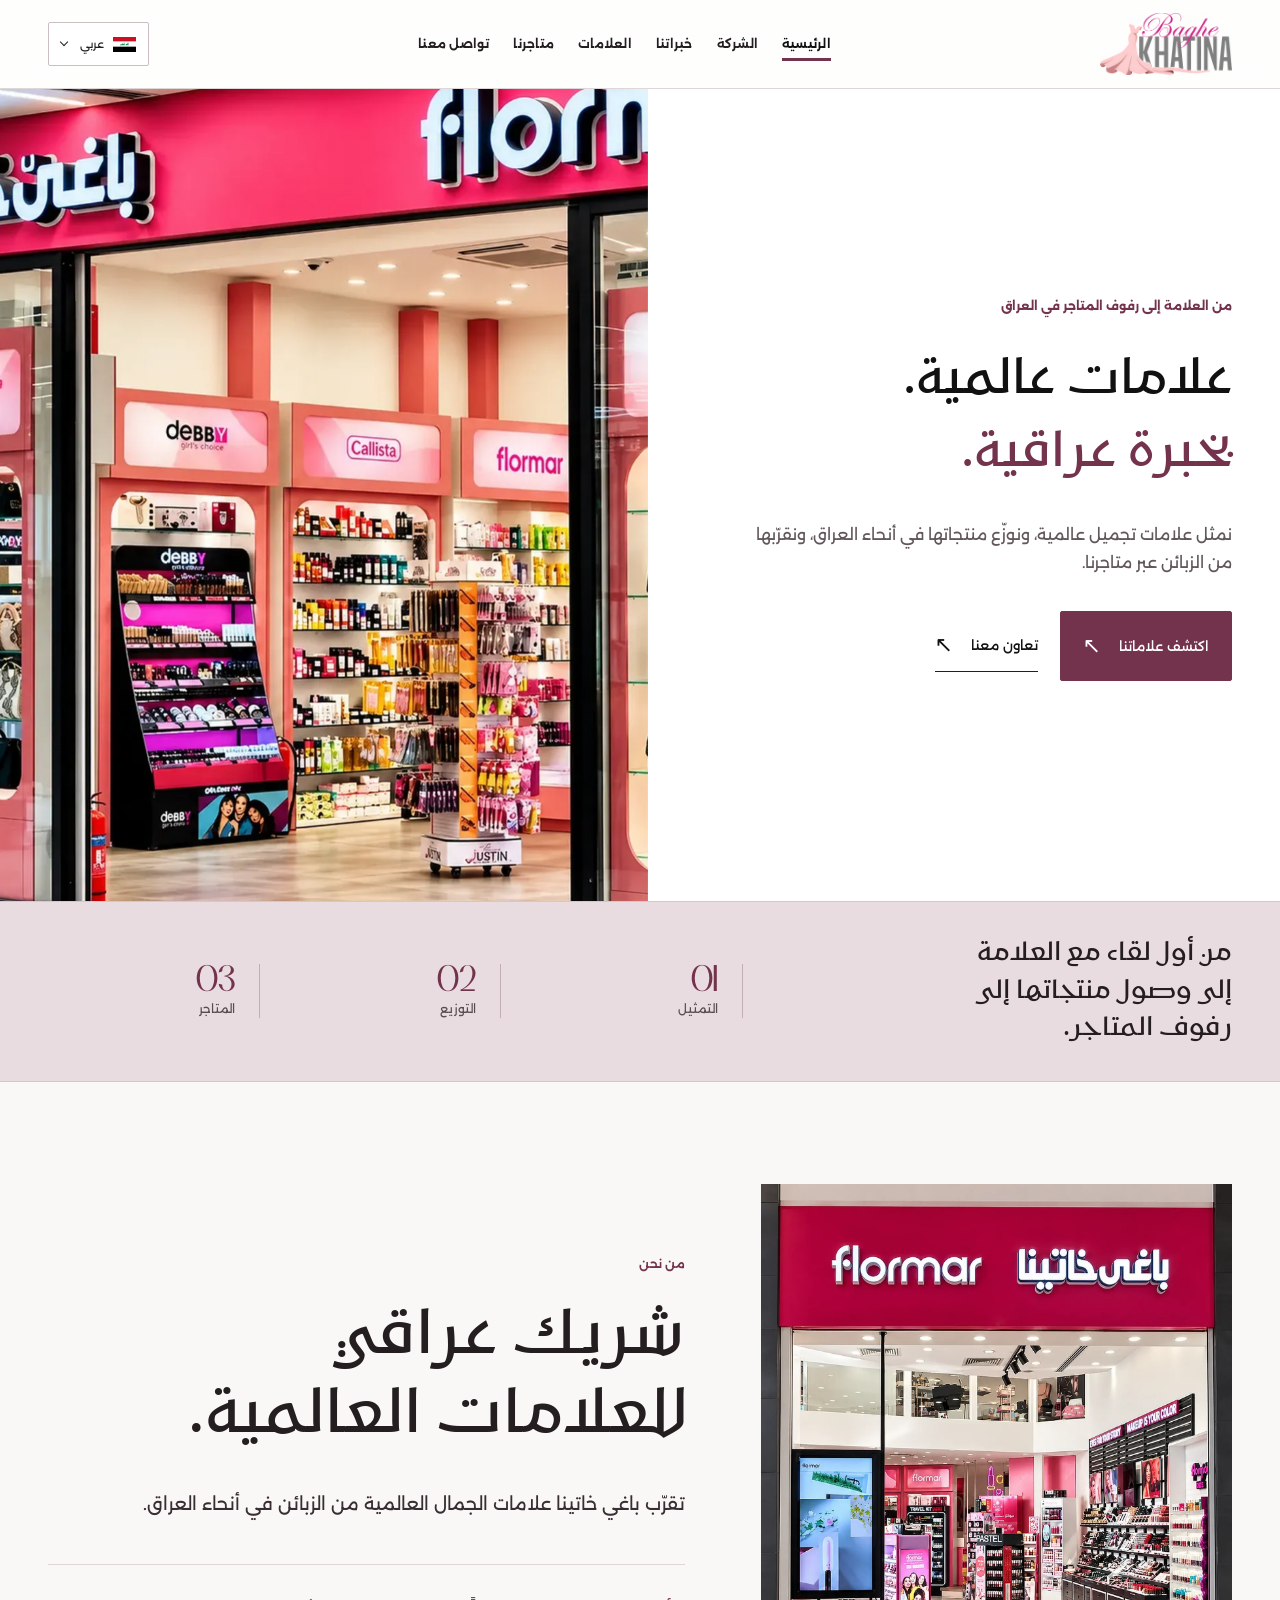
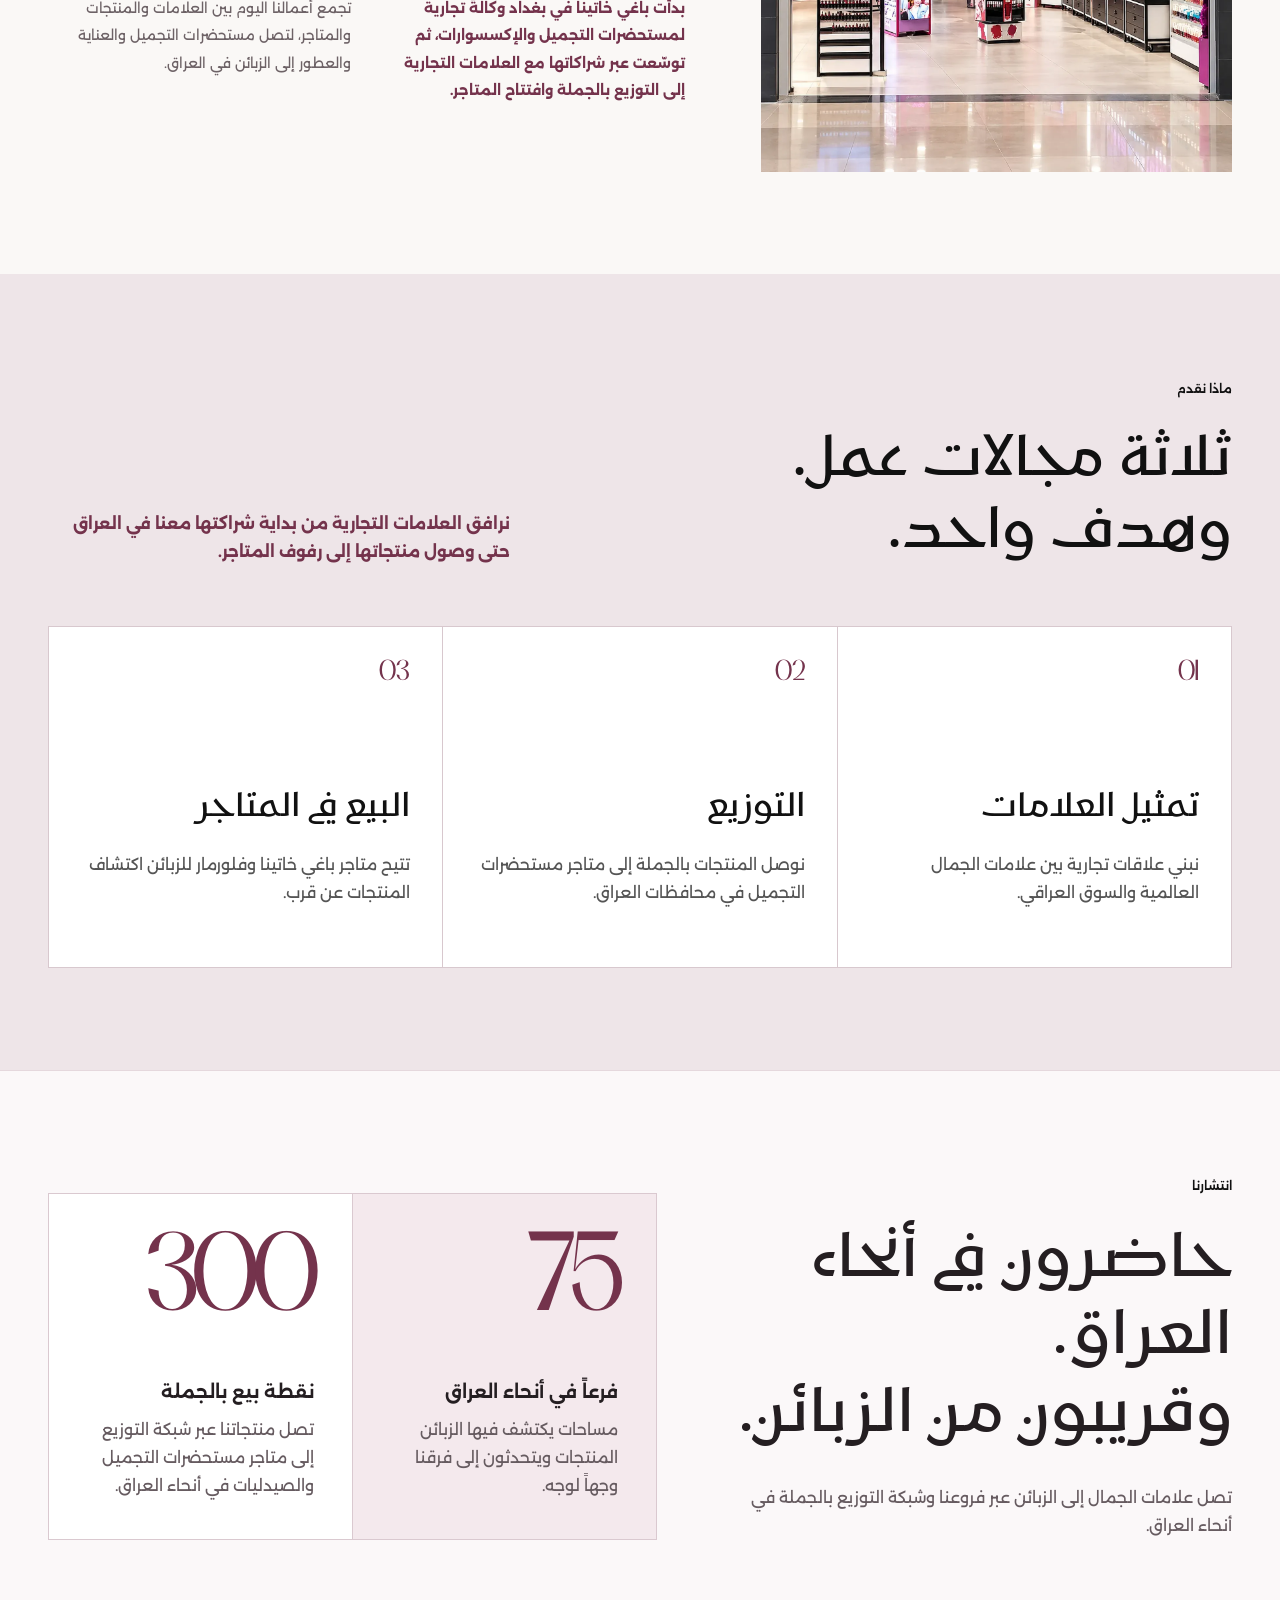
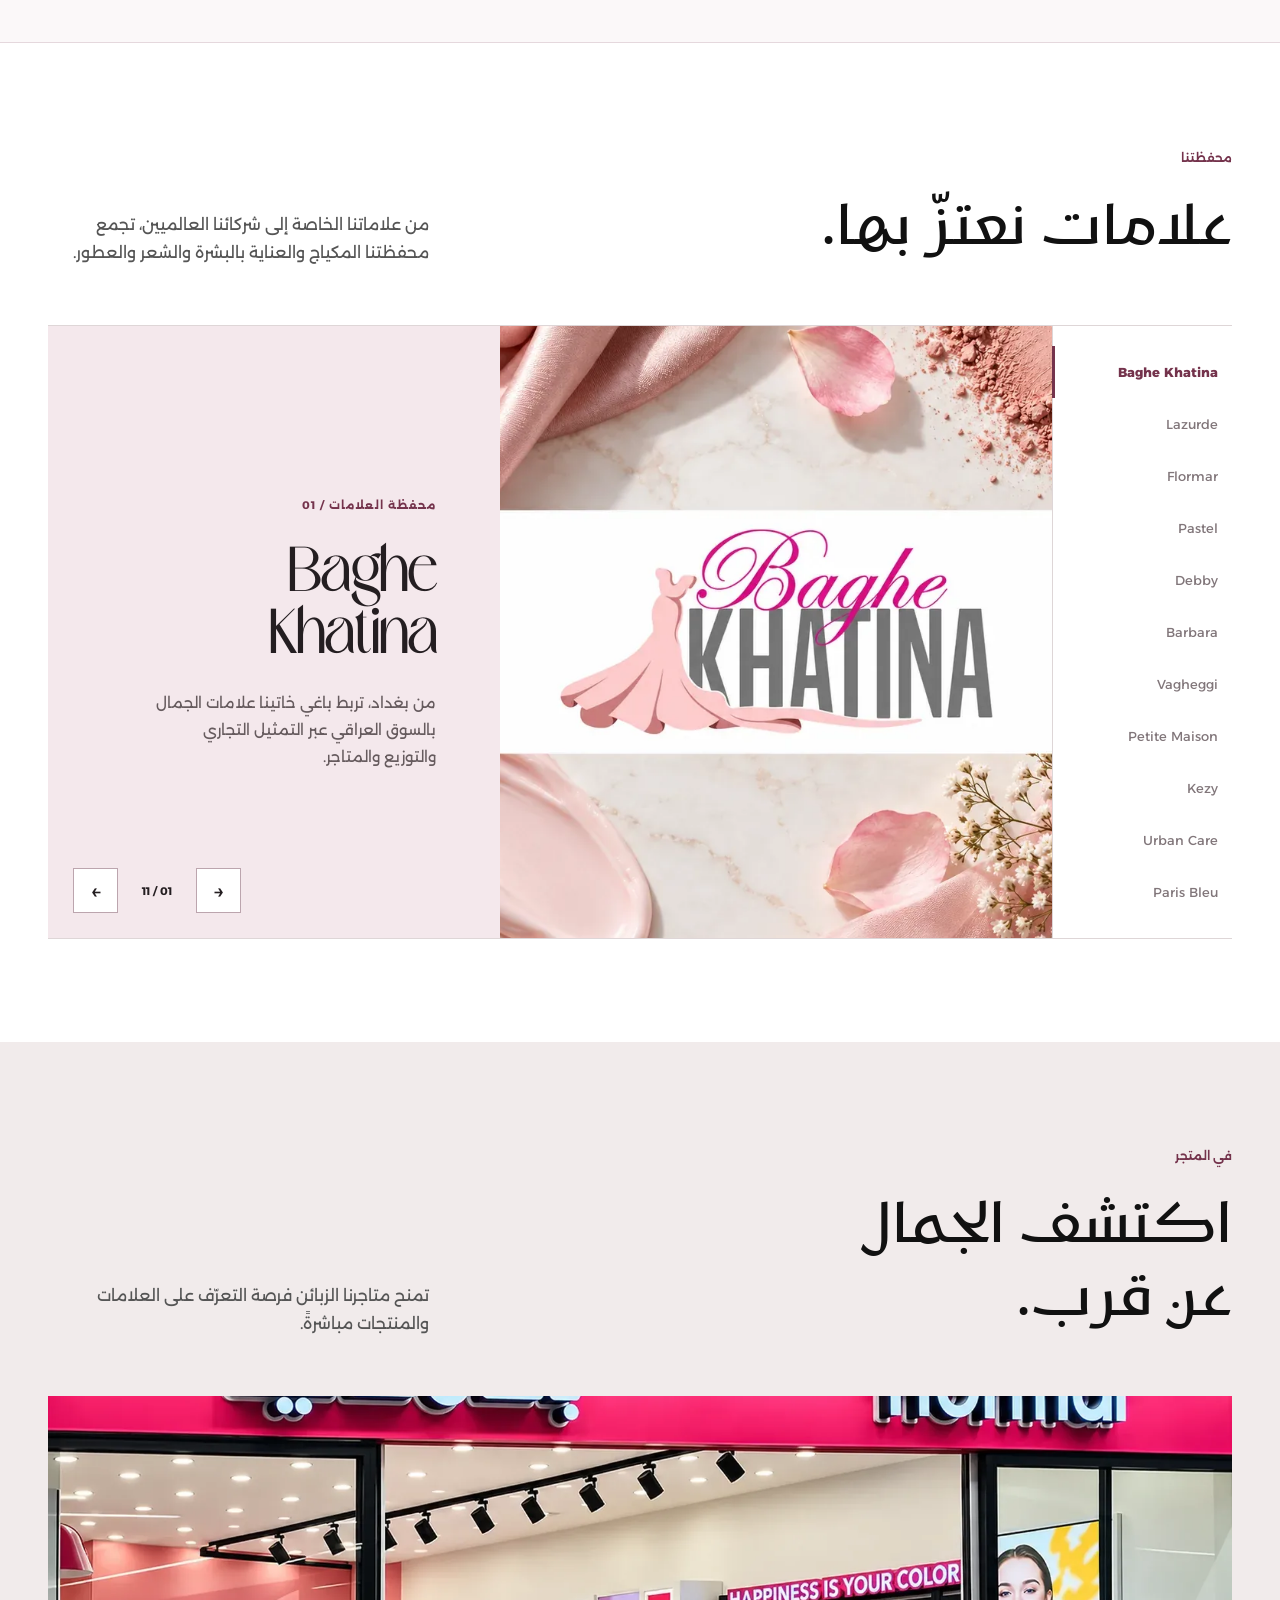
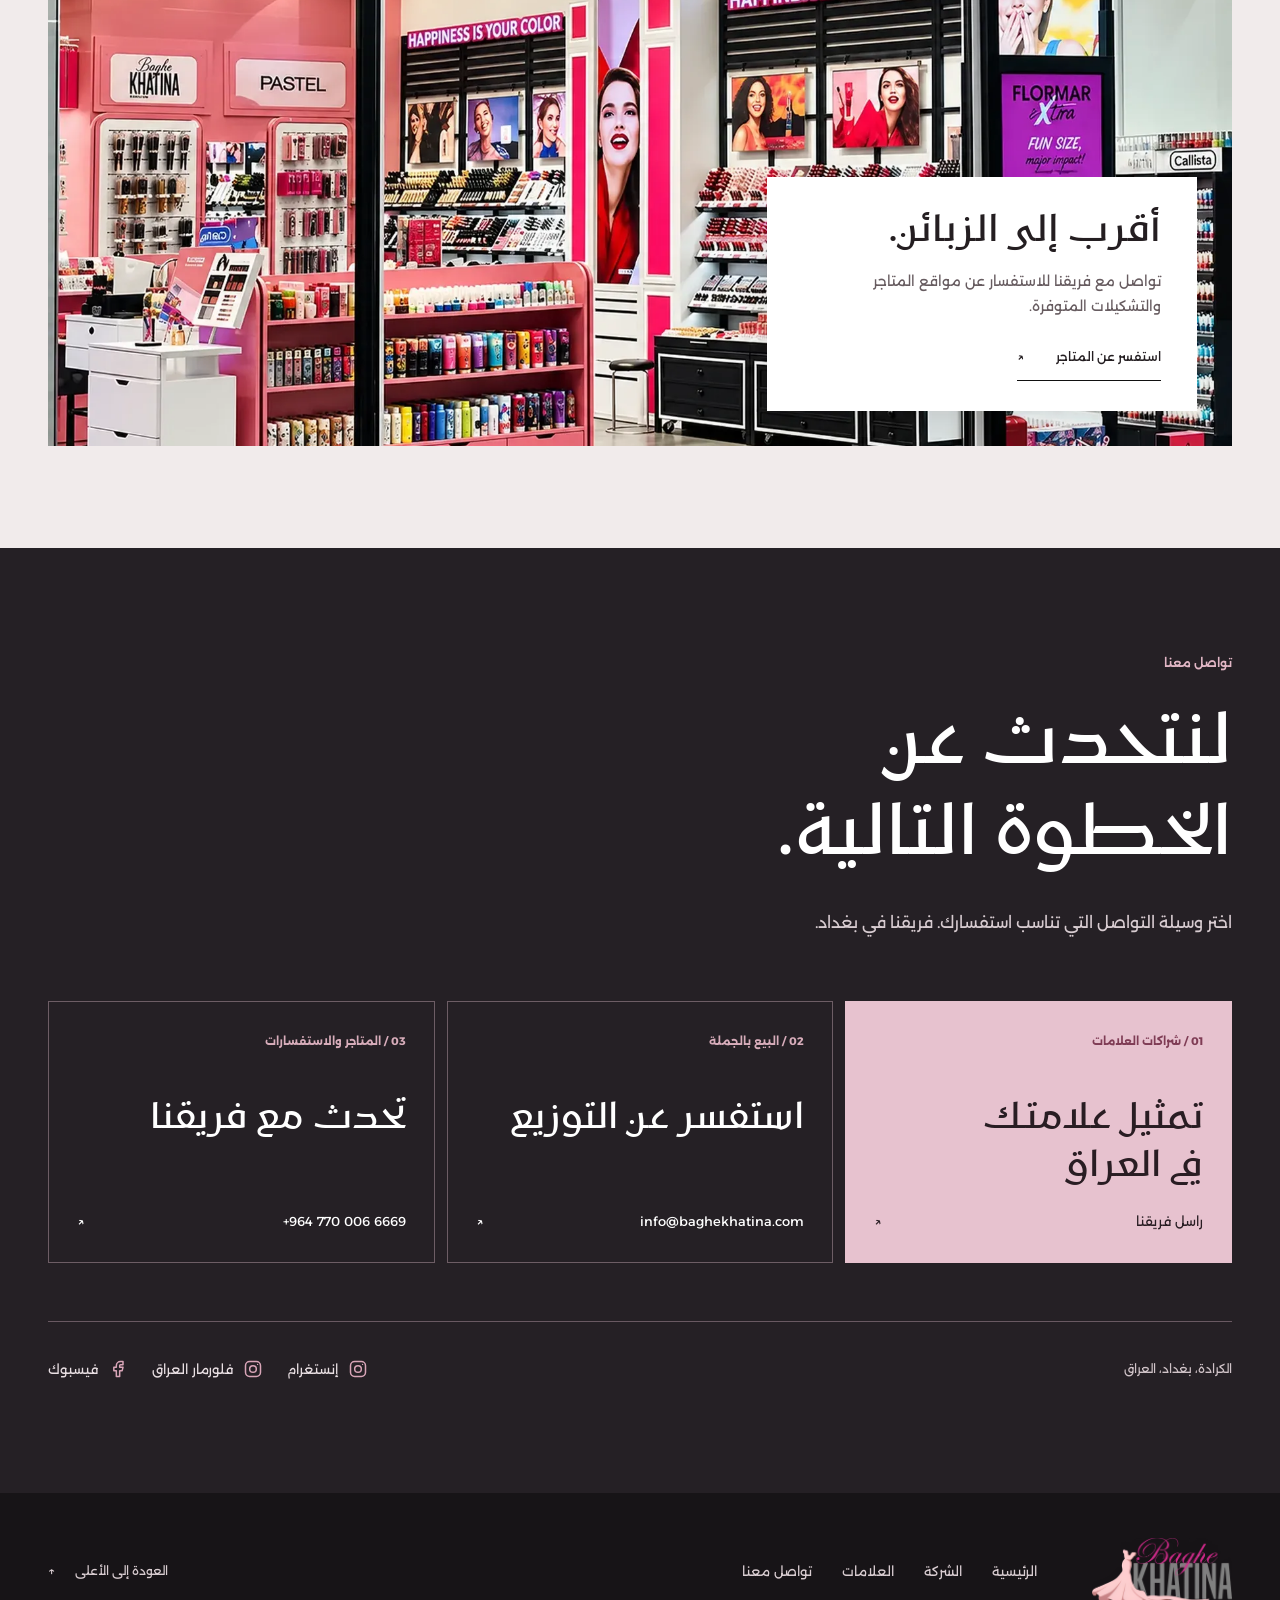
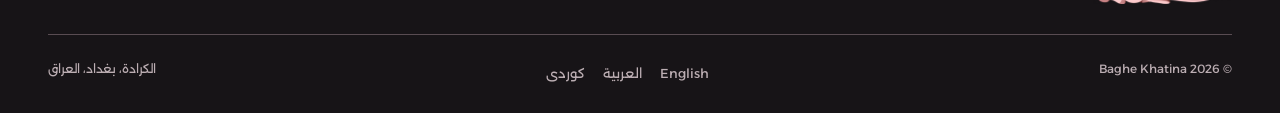
==== ar.html @ e1acb366 "Refine hero hover and remove scroll cue" ====
<!DOCTYPE html>

<html dir="rtl" lang="ar">
<head>
<meta charset="utf-8"/>
<meta content="width=device-width, initial-scale=1" name="viewport"/>
<meta content="تمثل باغي خاتينا علامات تجميل عالمية وتوزّع منتجاتها في أنحاء العراق وتقرّبها من الزبائن عبر متاجرها." name="description"/>
<meta content="#faf9f6" name="theme-color"/>
<meta content="website" property="og:type"/>
<meta content="باغي خاتينا — علامات عالمية بحضور عراقي" property="og:title"/>
<meta content="تمثل باغي خاتينا علامات تجميل عالمية وتوزّع منتجاتها في أنحاء العراق وتقرّبها من الزبائن عبر متاجرها." property="og:description"/>
<meta content="https://ameenshkur.github.io/baghe-khatina-website/assets/storefronts/baghe-khatina-flormar-storefront.webp" property="og:image"/>
<meta content="2000" property="og:image:width"/>
<meta content="1500" property="og:image:height"/>
<meta content="ar_IQ" property="og:locale"/>
<meta content="summary_large_image" name="twitter:card"/>
<link href="https://ameenshkur.github.io/baghe-khatina-website/ar.html" rel="canonical"/>
<title>باغي خاتينا — علامات عالمية بحضور عراقي</title>
<link href="assets/favicon.png" rel="icon" sizes="64x64" type="image/png"/>
<link href="assets/apple-touch-icon.png" rel="apple-touch-icon" sizes="180x180"/>
<link href="index.html" hreflang="en" rel="alternate"/>
<link href="ar.html" hreflang="ar" rel="alternate"/>
<link href="ku.html" hreflang="ckb" rel="alternate"/>
<link as="font" crossorigin="" href="assets/fonts/alexandria-variable.ttf" rel="preload" type="font/ttf"/>
<link href="styles.css" rel="stylesheet"/>
<link href="refresh.css" rel="stylesheet"/>
<script defer="" src="script.js"></script>
</head>
<body id="top">
<a class="skip-link" href="#main">انتقل إلى المحتوى</a>
<header class="site-header">
<div class="container header-inner">
<a aria-label="الصفحة الرئيسية لباغي خاتينا" class="brand-home" href="#home"><img alt="باغي خاتينا" height="273" src="assets/baghe-khatina-logo.png" width="580"/></a>
<nav aria-label="التنقل الرئيسي" class="main-nav" id="main-nav"><a aria-current="location" href="#home">الرئيسية</a><a href="#about">الشركة</a><a href="#business">خبراتنا</a><a href="#brands">العلامات</a><a href="#presence">متاجرنا</a><a href="#contact">تواصل معنا</a></nav>
<div class="header-actions">
<div class="language-picker"><button aria-controls="language-menu" aria-expanded="false" aria-label="اختر اللغة" class="language-trigger" type="button"><img alt="" height="16" src="assets/flags/ar.png" width="24"/><span>عربي</span><span aria-hidden="true" class="chevron"></span></button><div class="language-menu" hidden="" id="language-menu"><a aria-current="page" href="ar.html" lang="ar"><img alt="" height="16" src="assets/flags/ar.png" width="24"/>العربية</a><a dir="ltr" href="index.html" lang="en"><img alt="" height="16" src="assets/flags/en.png" width="24"/>English</a><a dir="rtl" href="ku.html" lang="ckb"><img alt="" height="16" src="assets/flags/kurdistan.svg" width="24"/>کوردی</a></div></div>
<button aria-controls="main-nav" aria-expanded="false" aria-label="افتح القائمة" class="menu-toggle" type="button"><span></span><span></span></button>
</div>
</div>
</header>
<main id="main">
<section aria-labelledby="hero-title" class="hero" id="home"><div class="hero-photo hero-photo--filled" data-photo-slot="hero-wide"><img src="assets/storefronts/baghe-khatina-flormar-storefront.webp" alt="واجهة متجر باغي خاتينا وفلورمار في مركز تجاري ببغداد" width="2000" height="1500" fetchpriority="high" decoding="async"/></div>
<div class="container hero-content"><div class="hero-copy" data-reveal=""><p class="eyebrow">من العلامة إلى رفوف المتاجر في العراق</p><h1 id="hero-title">علامات عالمية.<br/><em>بخبرة عراقية.</em></h1><p class="hero-description">نمثل علامات تجميل عالمية، ونوزّع منتجاتها في أنحاء العراق، ونقرّبها من الزبائن عبر متاجرنا.</p><div class="hero-actions"><a class="hero-primary" href="#brands">اكتشف علاماتنا<span aria-hidden="true" class="arrow-forward">↗</span></a><a class="hero-secondary" href="#contact">تعاون معنا<span aria-hidden="true" class="arrow-forward">↗</span></a></div></div></div>
</section><div class="intro-band"><div class="container intro-inner"><p>من أول لقاء مع العلامة إلى وصول منتجاتها إلى رفوف المتاجر.</p><div class="intro-stat"><strong>01</strong>التمثيل</div><div class="intro-stat"><strong>02</strong>التوزيع</div><div class="intro-stat"><strong>03</strong>المتاجر</div></div></div><div aria-hidden="true" class="reading-progress"></div>
<section aria-labelledby="about-title" class="about section-space" id="about"><div class="container about-feature">
<figure class="about-photo" data-scroll-media><img src="assets/storefronts/baghe-khatina-storefront.webp" alt="واجهة متجر باغي خاتينا ولافتته بلون التوت" loading="lazy" decoding="async" width="1600" height="2000"/></figure>
<div class="about-text" data-reveal><p class="eyebrow">من نحن</p><h2 id="about-title">شريك عراقي<br/>للعلامات العالمية.</h2><p class="about-lead">تقرّب باغي خاتينا علامات الجمال العالمية من الزبائن في أنحاء العراق.</p><div class="about-detail"><p><strong>بدأت باغي خاتينا في بغداد وكالةً تجارية لمستحضرات التجميل والإكسسوارات، ثم توسّعت عبر شراكاتها مع العلامات التجارية إلى التوزيع بالجملة وافتتاح المتاجر.</strong></p><p>تجمع أعمالنا اليوم بين العلامات والمنتجات والمتاجر، لتصل مستحضرات التجميل والعناية والعطور إلى الزبائن في العراق.</p></div></div>
</div></section>
<section aria-labelledby="expertise-title" class="expertise section-space" id="business">
<div class="container expertise-layout"><div class="expertise-intro" data-reveal=""><p class="eyebrow">ماذا نقدم</p><h2 id="expertise-title">ثلاثة مجالات عمل.<br/>وهدف واحد.</h2><p><strong>نرافق العلامات التجارية من بداية شراكتها معنا في العراق حتى وصول منتجاتها إلى رفوف المتاجر.</strong></p></div><div class="expertise-list" data-reveal=""><article class="expertise-row"><span aria-hidden="true" class="row-index">01</span><div><h3>تمثيل العلامات</h3><p>نبني علاقات تجارية بين علامات الجمال العالمية والسوق العراقي.</p></div></article><article class="expertise-row"><span aria-hidden="true" class="row-index">02</span><div><h3>التوزيع</h3><p>نوصل المنتجات بالجملة إلى متاجر مستحضرات التجميل في محافظات العراق.</p></div></article><article class="expertise-row"><span aria-hidden="true" class="row-index">03</span><div><h3>البيع في المتاجر</h3><p>تتيح متاجر باغي خاتينا وفلورمار للزبائن اكتشاف المنتجات عن قرب.</p></div></article></div></div>
</section>
<section aria-labelledby="reach-title" class="reach section-space" id="reach">
<div class="container">
<div class="reach-layout">
<div class="reach-intro" data-reveal=""><p class="eyebrow">انتشارنا</p><h2 id="reach-title">حاضرون في أنحاء العراق.<br/>وقريبون من الزبائن.</h2><p>تصل علامات الجمال إلى الزبائن عبر فروعنا وشبكة التوزيع بالجملة في أنحاء العراق.</p></div>
<div class="reach-figures">
<article class="reach-figure" data-reveal=""><span class="reach-number" data-count="75">75</span><div><h3>فرعاً في أنحاء العراق</h3><p>مساحات يكتشف فيها الزبائن المنتجات ويتحدثون إلى فرقنا وجهاً لوجه.</p></div></article>
<article class="reach-figure" data-reveal=""><span class="reach-number" data-count="300">300</span><div><h3>نقطة بيع بالجملة</h3><p>تصل منتجاتنا عبر شبكة التوزيع إلى متاجر مستحضرات التجميل والصيدليات في أنحاء العراق.</p></div></article>
</div></div>
</div></section><section aria-labelledby="partners-title" class="partners section-space" id="brands">
<div class="container"><div class="section-heading" data-reveal=""><div><p class="eyebrow">محفظتنا</p><h2 id="partners-title">علامات نعتزّ بها.</h2></div><p>من علاماتنا الخاصة إلى شركائنا العالميين، تجمع محفظتنا المكياج والعناية بالبشرة والشعر والعطور.</p></div>
<div aria-label="محفظتنا" class="partner-wall"><article class="partner-logo logo-baghe-khatina" data-reveal=""><div class="logo-stage"><img alt="Baghe Khatina" decoding="async" loading="lazy" src="assets/portfolio/baghe-khatina.webp"/></div><p>من بغداد، تربط باغي خاتينا علامات الجمال بالسوق العراقي عبر التمثيل التجاري والتوزيع والمتاجر.</p></article><article class="partner-logo logo-lazurde" data-reveal=""><div class="logo-stage"><img alt="Lazurde" decoding="async" loading="lazy" src="assets/portfolio/lazurde.webp"/></div><p>لازوردي علامتنا الخاصة للمكياج والعناية بالبشرة والشعر؛ ثلاث فئات للجمال اليومي تحت اسم واحد.</p></article><article class="partner-logo logo-flormar" data-reveal=""><div class="logo-stage"><img alt="Flormar" decoding="async" loading="lazy" src="assets/portfolio/flormar.webp"/></div><p>كانت فلورمار جزءاً من بداياتنا. واليوم تصل منتجاتها إلى الزبائن عبر نشاطنا في التوزيع ومتاجرنا.</p></article><article class="partner-logo logo-pastel" data-reveal=""><div class="logo-stage"><img alt="Pastel" decoding="async" loading="lazy" src="assets/portfolio/pastel.webp"/></div><p>علامة تركية لمستحضرات التجميل الملونة، بتشكيلة واسعة تناسب الإطلالات اليومية والمتنوعة.</p></article><article class="partner-logo logo-debby" data-reveal=""><div class="logo-stage"><img alt="Debby" decoding="async" loading="lazy" src="assets/portfolio/debby.webp"/></div><p>مكياج إيطالي من مجموعة ديبورا، يضيف مزيداً من الألوان والخيارات إلى محفظتنا.</p></article><article class="partner-logo logo-barbara" data-reveal=""><div class="logo-stage"><img alt="Barbara" decoding="async" loading="lazy" src="assets/portfolio/barbara.webp"/></div><p>باربرا إحدى علامات باغي خاتينا الخاصة، وتجمع العناية بالأظافر ومزيلات الطلاء والعطور.</p></article><article class="partner-logo logo-vagheggi" data-reveal=""><div class="logo-stage"><img alt="Vagheggi" decoding="async" loading="lazy" src="assets/portfolio/vagheggi.webp"/></div><p>عناية إيطالية احترافية بالبشرة، بمنتجات وعلاجات تراعي احتياجاتها المختلفة.</p></article><article class="partner-logo logo-petite-maison" data-reveal=""><div class="logo-stage"><img alt="Petite Maison" decoding="async" loading="lazy" src="assets/portfolio/petite-maison.webp"/></div><p>منتجات تركية للعناية بالبشرة، تناسب روتيناً يومياً بسيطاً ومنتظماً.</p></article><article class="partner-logo logo-kezy" data-reveal=""><div class="logo-stage"><img alt="Kezy" decoding="async" loading="lazy" src="assets/portfolio/kezy.webp"/></div><p>عناية احترافية بالشعر وألوانه، تلبي احتياجات العمل في الصالونات.</p></article><article class="partner-logo logo-urban-care" data-reveal=""><div class="logo-stage"><img alt="Urban Care" decoding="async" loading="lazy" src="assets/portfolio/urban-care.webp"/></div><p>عناية تركية بالشعر، بخيارات تناسب احتياجاته المختلفة وروتين العناية اليومي.</p></article><article class="partner-logo logo-paris-bleu" data-reveal=""><div class="logo-stage"><img alt="Paris Bleu" decoding="async" loading="lazy" src="assets/portfolio/paris-bleu.webp"/></div><p>عطور فرنسية تضيف خيارات جديدة إلى مجموعتنا من منتجات الجمال.</p></article></div>

</div>
</section>
<section aria-labelledby="retail-title" class="retail section-space" id="presence"><div class="container">
<div class="section-heading" data-reveal><div><p class="eyebrow">في المتجر</p><h2 id="retail-title">اكتشف الجمال<br/>عن قرب.</h2></div><p>تمنح متاجرنا الزبائن فرصة التعرّف على العلامات والمنتجات مباشرةً.</p></div>
<div class="retail-feature" data-scroll-media><img src="assets/storefronts/flormar-store-interior.webp" alt="منتجات تجميل معروضة داخل متجر فلورمار" loading="lazy" decoding="async" width="2000" height="1500"/><div class="retail-feature-card"><strong>أقرب إلى الزبائن.</strong><p>تواصل مع فريقنا للاستفسار عن مواقع المتاجر والتشكيلات المتوفرة.</p><a class="text-link" href="#contact">استفسر عن المتاجر <span aria-hidden="true">↗</span></a></div></div>
</div></section>
<section aria-labelledby="contact-title" class="contact section-space" id="contact"><div class="container">
<div class="contact-intro" data-reveal><p class="eyebrow">تواصل معنا</p><h2 id="contact-title">لنتحدث عن<br/>الخطوة التالية.</h2><p>اختر وسيلة التواصل التي تناسب استفسارك. فريقنا في بغداد.</p></div>
<div class="contact-directory"><a class="contact-route featured" href="mailto:info@baghekhatina.com?subject=Brand%20partnership%20enquiry" data-reveal><span class="route-number">01 / شراكات العلامات</span><span class="route-label">تمثيل علامتك في العراق</span><span class="route-value">راسل فريقنا <span aria-hidden="true">↗</span></span></a><a class="contact-route" href="mailto:info@baghekhatina.com?subject=Wholesale%20enquiry" data-reveal><span class="route-number">02 / البيع بالجملة</span><span class="route-label">استفسر عن التوزيع</span><span class="route-value"><bdi dir="ltr">info@baghekhatina.com</bdi><span aria-hidden="true">↗</span></span></a><a class="contact-route" href="tel:+9647700066669" data-reveal><span class="route-number">03 / المتاجر والاستفسارات</span><span class="route-label">تحدث مع فريقنا</span><span class="route-value"><bdi dir="ltr">+964 770 006 6669</bdi><span aria-hidden="true">↗</span></span></a></div>
<div class="contact-bottom"><span>الكرادة، بغداد، العراق</span><div class="contact-socials"><a href="https://www.instagram.com/baghekhatina/" rel="noopener noreferrer" target="_blank"><svg aria-hidden="true" focusable="false" viewBox="0 0 24 24" fill="none" stroke="currentColor" stroke-width="1.8" stroke-linecap="round" stroke-linejoin="round"><rect x="3" y="3" width="18" height="18" rx="5"/><circle cx="12" cy="12" r="4"/><circle cx="17.5" cy="6.5" r=".8" fill="currentColor" stroke="none"/></svg><span>إنستغرام</span></a><a href="https://www.instagram.com/flormar_iraq/" rel="noopener noreferrer" target="_blank"><svg aria-hidden="true" focusable="false" viewBox="0 0 24 24" fill="none" stroke="currentColor" stroke-width="1.8" stroke-linecap="round" stroke-linejoin="round"><rect x="3" y="3" width="18" height="18" rx="5"/><circle cx="12" cy="12" r="4"/><circle cx="17.5" cy="6.5" r=".8" fill="currentColor" stroke="none"/></svg><span>فلورمار العراق</span></a><a href="https://www.facebook.com/Baxe-Xatina-209788899145815" rel="noopener noreferrer" target="_blank"><svg aria-hidden="true" focusable="false" viewBox="0 0 24 24" fill="none" stroke="currentColor" stroke-width="1.8" stroke-linecap="round" stroke-linejoin="round"><path d="M7 10v4h3v7h4v-7h3l1-4h-4V8a1 1 0 0 1 1-1h3V3h-3a5 5 0 0 0-5 5v2H7z"/></svg><span>فيسبوك</span></a></div></div>
</div></section>
</main>
<footer class="site-footer"><div class="container footer-top"><a aria-label="Baghe Khatina" href="#top"><img alt="Baghe Khatina" height="273" src="assets/baghe-khatina-logo.png" width="580"/></a><nav aria-label="روابط التذييل"><a href="#home">الرئيسية</a><a href="#about">الشركة</a><a href="#brands">العلامات</a><a href="#contact">تواصل معنا</a></nav><a class="back-top" href="#top">العودة إلى الأعلى <span aria-hidden="true">↑</span></a></div><div class="container footer-bottom"><span>© <span id="year">2026</span> Baghe Khatina</span><div class="footer-languages"><a dir="ltr" href="index.html" lang="en">English</a><a dir="rtl" href="ar.html" lang="ar">العربية</a><a dir="rtl" href="ku.html" lang="ckb">کوردی</a></div><span>الكرادة، بغداد، العراق</span></div></footer>
</body>
</html>
---- styles.css ----
﻿@font-face{font-family:Alexandria;src:url('assets/fonts/alexandria-variable.ttf') format('truetype');font-weight:100 900;font-style:normal;font-display:swap}
@font-face{font-family:Onest;src:url('assets/fonts/onest-variable.ttf') format('truetype');font-weight:100 900;font-style:normal;font-display:swap}
@font-face{font-family:'IBM Plex Sans Arabic';src:url('assets/fonts/IBMPlexSansArabic-Regular.woff2') format('woff2');font-weight:400;font-style:normal;font-display:swap}
@font-face{font-family:'IBM Plex Sans Arabic';src:url('assets/fonts/IBMPlexSansArabic-Medium.woff2') format('woff2');font-weight:500;font-style:normal;font-display:swap}
@font-face{font-family:'IBM Plex Sans Arabic';src:url('assets/fonts/IBMPlexSansArabic-SemiBold.woff2') format('woff2');font-weight:600;font-style:normal;font-display:swap}
@font-face{font-family:'IBM Plex Sans Arabic';src:url('assets/fonts/IBMPlexSansArabic-Bold.woff2') format('woff2');font-weight:700;font-style:normal;font-display:swap}
@font-face{font-family:'Noto Sans Arabic';src:url('assets/fonts/NotoSansArabic-variable.ttf') format('truetype');font-weight:100 900;font-style:normal;font-display:swap}
:root{--ink:#252323;--muted:#6d6767;--paper:#faf9f6;--white:#fff;--line:#dedad4;--accent:#c42c74;--display:Onest,Arial,sans-serif;--content:1280px;--ease:cubic-bezier(.2,.7,.2,1)}
*{box-sizing:border-box}
html{scroll-behavior:smooth}
body{margin:0;background:var(--paper);color:var(--ink);font:400 14px/1.9 Alexandria,Arial,sans-serif;-webkit-font-smoothing:antialiased}
html[dir=rtl]{--display:Alexandria,Arial,sans-serif}
html[lang=ckb]{--display:'IBM Plex Sans Arabic','Noto Sans Arabic',sans-serif}
html[lang=ckb] body{font-family:'IBM Plex Sans Arabic','Noto Sans Arabic',sans-serif}
html[dir=rtl] body{line-height:2}
a{color:inherit;text-decoration:none}
button{font:inherit;cursor:pointer}
img{display:block;max-width:100%}
[hidden]{display:none!important}
figure,p,h1,h2,h3{margin:0}
button,a{-webkit-tap-highlight-color:transparent}
:focus-visible{outline:2px solid var(--accent);outline-offset:6px}
::selection{background:#ead4df}
.container{width:min(calc(100% - 96px),var(--content));margin-inline:auto}
.section-space{padding-block:110px;scroll-margin-top:96px}
.eyebrow{font-size:10px;letter-spacing:.14em;text-transform:uppercase;font-weight:600;color:var(--accent);margin-bottom:25px}
html[dir=rtl] .eyebrow{letter-spacing:0;font-size:12px}
h1,h2{font-family:var(--display);font-weight:400;letter-spacing:-.04em}
h1{font-size:clamp(60px,5.9vw,88px);line-height:1.08}
h2{font-size:clamp(44px,4.25vw,64px);line-height:1.13}
h1 em{font-style:normal;color:var(--accent)}
h3{font-size:19px;line-height:1.6;font-weight:500}
html[dir=rtl] h1,html[dir=rtl] h2{letter-spacing:0;font-weight:500;line-height:1.35}
html[dir=rtl] h1{font-size:clamp(64px,6.2vw,96px)}
html[dir=rtl] h2{font-size:clamp(48px,4.8vw,70px)}
.text-link{display:inline-flex;align-items:center;justify-content:space-between;gap:32px;min-height:44px;border-bottom:1px solid var(--ink);font-size:13px;font-weight:500;padding-bottom:4px}
.arrow-forward{display:inline-block;font-family:Arial,sans-serif;font-size:22px;font-weight:400;transition:transform .25s var(--ease)}
.text-link:hover .arrow-forward{transform:translate(3px,-3px)}
html[dir=rtl] .arrow-forward{transform:scaleX(-1)}
html[dir=rtl] .text-link:hover .arrow-forward{transform:scaleX(-1) translate(3px,-3px)}
.quiet-link{font-size:12px;color:var(--muted);min-height:44px;display:inline-flex;align-items:center}
.quiet-link:hover{color:var(--accent)}
.skip-link{position:fixed;z-index:100;inset-inline-start:16px;top:-80px;background:white;padding:10px 16px}
.skip-link:focus{top:12px}
.site-header{position:sticky;top:0;z-index:50;background:rgba(250,249,246,.97);border-bottom:1px solid var(--line)}
.header-inner{min-height:100px;display:flex;align-items:center;gap:36px}
.brand-home{display:block;flex:none;width:145px}
.brand-home img{width:145px;height:auto;filter:none}
.main-nav{display:flex;align-items:center;gap:30px;margin-inline:auto}
.main-nav a{font-size:12px;font-weight:500;position:relative;padding-block:12px}
.main-nav a:after{content:"";position:absolute;bottom:7px;inset-inline-start:0;width:0;height:1px;background:var(--accent);transition:width .25s}
.main-nav a:hover:after{width:100%}
.header-actions{display:flex;gap:12px;align-items:center}
.language-picker{position:relative}
.language-trigger{display:flex;align-items:center;gap:9px;min-height:44px;padding:0 12px;color:var(--ink);border:1px solid var(--line);background:transparent;font-size:11px}
.language-trigger img,.language-menu img{width:23px;height:15px;object-fit:cover}
.chevron{width:6px;height:6px;border-right:1px solid;border-bottom:1px solid;transform:rotate(45deg);margin-inline-start:4px;margin-top:-4px}
.language-trigger[aria-expanded=true] .chevron{transform:rotate(225deg);margin-top:4px}
.language-menu{position:absolute;top:calc(100% + 8px);inset-inline-end:0;min-width:170px;padding:7px;border:1px solid var(--line);background:white;box-shadow:0 12px 24px #2523230d}
.language-menu a{display:flex;align-items:center;gap:12px;padding:10px;min-height:44px;font-size:12px}
.language-menu a:hover{background:var(--paper)}
.language-menu a[aria-current=page]{color:var(--accent)}
.menu-toggle{display:none}
.image-frame{overflow:hidden;background:#ece8e2}
.image-frame img{width:100%;height:100%;object-fit:cover}
figcaption{font-size:10px;color:var(--muted);padding-top:14px;line-height:1.7}
.editorial-grid{display:block}
.editorial-grid>.eyebrow{padding-top:10px}
.editorial-grid h2{margin-bottom:35px}
.lead{font-size:18px;line-height:1.8;max-width:730px;margin-bottom:25px}
.about-copy{display:grid;grid-template-columns:1fr 1fr;gap:35px;color:var(--muted);font-size:14px}
.story-media{display:grid;grid-template-columns:1.2fr .8fr;gap:28px;margin-top:60px;align-items:start}
.story-media figure .image-frame{aspect-ratio:1.2}
.story-media img{object-position:center 43%}
.media-placeholder{background:#f0ece6;aspect-ratio:4/5;position:relative;display:flex;justify-content:center;align-items:center;padding:35px;border:1px solid #e5dfd6;text-align:center}
.media-placeholder>div{max-width:250px}
.placeholder-symbol{display:inline-flex;align-items:center;justify-content:center;width:32px;height:32px;color:#94877c;font:300 30px Georgia,serif;margin-bottom:15px}
.media-placeholder p{font-size:12px;color:#70675f;margin-bottom:8px}
.media-placeholder small{display:block;font-size:10px;color:#81766c;line-height:1.8}
.asset-ratio{position:absolute;bottom:20px;inset-inline-end:23px;font-size:10px;color:#81766c}
.expertise{background:#eeece7}
.expertise-layout{display:grid;grid-template-columns:.9fr 1.1fr;gap:12%}
.expertise-intro>p:last-child{max-width:340px;color:var(--muted);font-size:13px;margin-top:28px}
.expertise-row{display:grid;grid-template-columns:45px 1fr;gap:22px;border-top:1px solid #ccc6bd;padding-block:28px}
.expertise-row:last-child{border-bottom:1px solid #ccc6bd}
.row-index{font-size:10px;line-height:30px;color:var(--accent)}
.expertise-row h3{margin-bottom:12px}
.expertise-row p{font-size:14px;color:var(--muted);max-width:520px}
.partners{background:white}
.section-heading{display:grid;grid-template-columns:1.3fr .7fr;gap:12%;align-items:end;margin-bottom:55px}
.section-heading>p,.section-heading>div:last-child>p{max-width:360px;color:var(--muted);font-size:14px}
.section-heading .text-link{margin-top:22px}
.partner-wall{display:grid;grid-template-columns:repeat(3,minmax(0,1fr));border-top:1px solid var(--line)}
.partner-logo{height:145px;display:flex;align-items:center;justify-content:center;border-bottom:1px solid var(--line);padding:22px 30px}
.partner-logo img{width:165px;max-height:66px;object-fit:contain}
.logo-debby img{width:145px;max-height:54px}
.logo-pastel img{width:154px;max-height:40px}
.logo-vagheggi img{width:175px;max-height:42px}
.logo-petite-maison img{width:162px;max-height:57px}
.logo-kezy img{width:95px;max-height:61px}
.logo-urban-care img{width:159px;max-height:40px}
.logo-paris-bleu img{width:100px;max-height:83px}
.source-note{font-size:10px;color:var(--muted);max-width:790px;margin-top:22px}
.own-labels{display:grid;grid-template-columns:1.5fr 1fr 1fr;gap:45px;align-items:center;padding-top:55px;margin-top:55px;border-top:1px solid var(--line)}
.own-labels h3{font-family:var(--display);font-size:32px;font-weight:400;margin-bottom:8px}
.own-labels p{font-size:11px;color:var(--muted);max-width:350px}
.own-logo{display:flex;justify-content:center;align-items:center;height:125px}
.own-logo img{width:160px;max-height:105px;object-fit:contain}
.own-logo img[src$="lazurde.png"]{width:90px;max-height:110px}
.retail-images{display:grid;grid-template-columns:1.4fr 1fr;gap:28px;align-items:start}
.retail-images figure:first-child .image-frame{aspect-ratio:1.42}
.retail-images figure:last-child .image-frame{aspect-ratio:1.06}
.retail-images img{object-position:center}
.contact{background:#272323;color:#fbf8f2}
.contact .eyebrow{color:#d9a4bc}
.contact-layout{display:grid;grid-template-columns:1.2fr .8fr;gap:10%;align-items:end}
.contact h2{font-size:clamp(55px,5.7vw,86px)}
.contact-details>p:first-child{font-size:13px;max-width:320px;color:#ded6d1;margin-bottom:35px}
.contact-phone{display:grid;grid-template-columns:1fr auto;gap:8px 15px;padding-block:18px;border-top:1px solid #665a5b;border-bottom:1px solid #665a5b}
.contact-phone>span:first-child{grid-column:1/-1;font-size:10px;color:#d9a4bc}
.contact-phone strong{font-weight:400;font-size:clamp(19px,2vw,27px);white-space:nowrap}
.contact-phone .arrow-forward{align-self:center}
.contact-address{font-size:11px;color:#d6ceca;margin-top:25px}
.contact :focus-visible{outline-color:#ecc9da}
.site-footer{background:white;padding-block:45px 24px}
.footer-top{display:flex;align-items:center;gap:55px;padding-bottom:30px;border-bottom:1px solid var(--line)}
.footer-top>a:first-child img{width:140px;height:auto;filter:none}
.footer-top nav{display:flex;gap:30px;font-size:11px}
.footer-top nav a{min-height:32px;display:flex;align-items:center}
.back-top{margin-inline-start:auto;font-size:10px;display:flex;gap:20px;align-items:center;min-height:44px}
.footer-bottom{display:flex;justify-content:space-between;gap:20px;font-size:9px;color:var(--muted);padding-top:22px}
.footer-languages{display:flex;align-items:center;gap:18px;font-size:11px}
.footer-languages a{display:flex;align-items:center;min-height:32px}
@media(prefers-reduced-motion:no-preference){
  .reveal-ready.is-visible{animation:enter .6s var(--ease)}
  @keyframes enter{from{opacity:.4;transform:translateY(10px)}to{opacity:1;transform:none}}
}

/* An opening composition built around company colour and actual retail imagery. */
.hero{scroll-margin-top:100px;background:#941a50}
.hero-stage{display:grid;grid-template-columns:.95fr 1.05fr;min-height:clamp(580px,calc(100svh - 192px),760px)}
.hero-copy{padding:64px clamp(32px,4.5vw,86px);display:flex;flex-direction:column;justify-content:center;align-items:flex-start;color:#fff;min-width:0}
.hero-copy .eyebrow{color:#f4c9dd;margin-bottom:34px;font-size:11px;letter-spacing:.1em}
.hero-copy h1{font-size:clamp(48px,4.8vw,78px);line-height:1.08;letter-spacing:-.055em;font-weight:500}
.hero-copy h1 em,.hero-copy .heading-line em{color:#f1b4d1}
.hero-description{max-width:410px;font-size:15px;line-height:1.9;color:#f8e8ef;margin-top:32px}
.hero-actions{display:flex;align-items:center;gap:22px;margin-top:35px;flex-wrap:wrap}
.hero-primary,.hero-secondary{display:inline-flex;align-items:center;gap:18px;min-height:52px;font-size:13px;font-weight:500}
.hero-primary{background:#fff;color:#941a50;padding:12px 20px;border:1px solid #fff}
.hero-secondary{color:#fff;border-bottom:1px solid #d99ab6}
.hero-actions a:focus-visible{outline-color:#fff}
.hero-primary:hover{background:#f8dce9;border-color:#f8dce9}
.hero-secondary:hover{color:#f1b4d1}
.hero-visual{position:relative;min-width:0;overflow:hidden;background:#d9b4c4}
.hero-visual>img{position:absolute;inset:0;width:100%;height:100%;object-fit:cover;object-position:52% top}
.hero-visual figcaption{position:absolute;bottom:24px;inset-inline-end:24px;background:#fff;padding:12px 18px;color:#44363d;font-size:11px}
.hero-bottom{background:#fbf5f8;display:flex;align-items:center;justify-content:space-between;gap:24px;padding:17px max(32px,calc((100vw - 1280px)/2));min-height:92px;border-bottom:1px solid #ebd2de}
.hero-bottom>p{font-size:12px;color:#725365}
.hero-scroll-cue{display:inline-flex;align-items:center;gap:20px;color:#941a50;font-size:12px;font-weight:500;min-height:58px}
.scroll-circle{display:grid;place-items:center;border:1px solid #c992ac;width:58px;height:58px;border-radius:50%;overflow:hidden;transition:background .25s,border-color .25s}
.hero-scroll-cue:hover .scroll-circle{background:#efd1df;border-color:#941a50}
.hero-scroll-cue{opacity:0;visibility:hidden;transform:translateY(8px);transition:opacity .36s ease,transform .36s ease,visibility .36s}
.hero-scroll-cue.is-visible{opacity:1;visibility:visible;transform:translateY(0)}
@media(prefers-reduced-motion:no-preference){.hero-scroll-cue.is-visible .scroll-circle svg{animation:company-arrow 2.2s ease-in-out infinite}}
html[dir=rtl] .hero-copy h1{font-size:clamp(38px,3.65vw,59px);line-height:1.55;letter-spacing:0;font-weight:600}
html[dir=rtl] .hero-copy .eyebrow{letter-spacing:0;font-size:12px}
html[dir=rtl] h1,html[dir=rtl] h2{font-weight:500;line-height:1.55}
.main-nav{gap:24px}
@media(prefers-reduced-motion:no-preference){
 .hero-visual>img{animation:hero-image-settle 1.5s cubic-bezier(.16,1,.3,1)}
 .scroll-circle svg{animation:company-arrow 2.2s ease-in-out 1.2s 3}
 @keyframes hero-image-settle{from{transform:scale(1.065)}to{transform:scale(1)}}
 @keyframes company-arrow{0%,100%{transform:translateY(-3px)}50%{transform:translateY(4px)}}
}
@media(max-width:1100px){
 .hero-stage{grid-template-columns:1fr 1fr;min-height:580px}
 .hero-copy{padding-inline:32px}
 .hero-copy h1{font-size:52px}
 html[dir=rtl] .hero-copy h1{font-size:40px}
 .hero-actions{gap:14px}
 .main-nav{gap:17px}
}
@media(max-width:900px){
 .header-inner{gap:20px}
 .main-nav{gap:13px}
 .main-nav a{font-size:12px}
}
@media(max-width:820px){
 .hero{scroll-margin-top:84px}
 .hero-stage{grid-template-columns:1fr;min-height:0}
 .hero-copy{padding:52px 32px 44px}
 .hero-copy h1{font-size:clamp(48px,7vw,64px)}
 html[dir=rtl] .hero-copy h1{font-size:clamp(38px,6vw,50px)}
 .hero-description{max-width:520px;margin-top:22px}
 .hero-actions{margin-top:25px}
 .hero-visual{height:340px}
 .hero-visual>img{object-position:center 35%}
 .hero-bottom{padding-inline:32px}
 .main-nav{gap:0}
}
@media(max-width:560px){
 .hero{scroll-margin-top:76px}
 .hero-copy{padding:34px 24px 32px}
 .hero-copy .eyebrow{margin-bottom:24px;font-size:10px}
 .hero-copy h1{font-size:clamp(40px,10.5vw,58px)}
 html[dir=rtl] .hero-copy h1{font-size:clamp(31px,8.5vw,46px);line-height:1.55}
 html[dir=rtl] .hero-copy .eyebrow{font-size:11px}
 .hero-description{font-size:13px;margin-top:20px}
 .hero-actions{gap:16px;margin-top:22px}
 .hero-primary,.hero-secondary{font-size:12px;gap:12px;min-height:46px}
 .hero-primary{padding:10px 14px}
 .hero-actions .arrow-forward{font-size:19px}
 .hero-visual{height:270px}
 .hero-visual figcaption{bottom:14px;inset-inline-end:14px;padding:9px 12px;font-size:10px}
 .hero-bottom{padding:14px 24px;min-height:84px;gap:12px}
 .hero-bottom>p{display:none}
 .hero-scroll-cue{justify-content:space-between;width:100%;font-size:12px}
 .scroll-circle{width:50px;height:50px}
}
@media(max-width:1050px){
  .container{width:calc(100% - 64px)}
  .main-nav{gap:20px}.header-inner{gap:25px}.brand-home,.brand-home img{width:126px}
  .hero-intro{gap:6%;grid-template-columns:1.4fr 1fr}.hero-links{gap:20px}
  h1{font-size:65px}.section-heading{gap:8%}.expertise-layout{gap:8%}
}
@media(max-width:820px){
  .container{width:calc(100% - 44px)}.section-space{padding-block:80px}
  .header-inner{min-height:84px}.header-actions{margin-inline-start:auto}
  .main-nav{display:none;position:absolute;top:100%;inset-inline:0;flex-direction:column;align-items:stretch;background:var(--paper);padding:20px 24px;border-bottom:1px solid var(--line);gap:0}
  .main-nav.is-open{display:flex}.main-nav a{padding:13px 0;font-size:13px}
  .menu-toggle{display:flex;width:44px;height:44px;flex-direction:column;justify-content:center;align-items:center;gap:6px;border:1px solid var(--line);background:transparent}
  .menu-toggle span{height:1px;width:18px;background:var(--ink);transition:transform .2s}
  .menu-toggle[aria-expanded=true] span:first-child{transform:translateY(3.5px) rotate(45deg)}
  .menu-toggle[aria-expanded=true] span:last-child{transform:translateY(-3.5px) rotate(-45deg)}
  .hero-intro{padding-block:60px 45px;grid-template-columns:1fr;gap:30px}
  h1{font-size:clamp(56px,9vw,75px)}html[dir=rtl] h1{font-size:clamp(64px,10vw,86px)}
  .hero-aside{display:flex;align-items:end;gap:30px;justify-content:space-between}.hero-aside>p{max-width:350px;font-size:13px}
  .hero-links{margin:0;display:block}.hero-links .quiet-link{display:none}
  .editorial-grid{grid-template-columns:1fr;gap:0}.editorial-grid>.eyebrow{padding-top:0}
  .expertise-layout{grid-template-columns:1fr;gap:35px}.expertise-intro>p:last-child{max-width:550px}
  .section-heading{gap:30px;grid-template-columns:1fr}.section-heading>p,.section-heading>div:last-child>p{max-width:550px}
  .own-labels{gap:25px;grid-template-columns:1.2fr 1fr 1fr}.own-logo img{width:130px}
  .contact-layout{gap:45px;grid-template-columns:1fr 1fr}.contact h2{font-size:60px}
  .footer-top{gap:35px}.footer-top nav{gap:20px}
}
@media(max-width:560px){
  .container{width:calc(100% - 36px)}.section-space{padding-block:65px;scroll-margin-top:76px}
  .header-inner{min-height:76px;gap:10px}.brand-home,.brand-home img{width:115px}
  .language-trigger{padding-inline:10px}.header-actions{gap:8px}
  .hero-intro{padding-block:48px 36px;gap:24px}
  h1{font-size:clamp(42px,11.4vw,63px);letter-spacing:-.045em}
  html[dir=rtl] h1{font-size:clamp(52px,13vw,70px)}
  .eyebrow{font-size:9px;margin-bottom:20px}
  h2{font-size:clamp(38px,10.2vw,52px)}html[dir=rtl] h2{font-size:clamp(45px,12vw,62px)}
  .hero-aside{display:block}.hero-aside>p{font-size:13px;max-width:350px}.hero-links{margin-top:20px}
  .hero-image .image-frame{height:310px}.hero-image img{object-position:48% center}
  figcaption{font-size:9px}.hero-image figcaption>span{display:none}
  .lead{font-size:15px;margin-bottom:20px}.editorial-grid h2{margin-bottom:25px}
  .about-copy{grid-template-columns:1fr;gap:18px;font-size:13px}
  .story-media{grid-template-columns:1fr;gap:25px;margin-top:35px}.story-media figure .image-frame{aspect-ratio:1.1}
  .media-placeholder{aspect-ratio:4/3;padding:35px}
  .expertise-intro>p:last-child{font-size:13px;margin-top:20px}
  .expertise-row{grid-template-columns:25px 1fr;gap:15px;padding-block:24px}
  .expertise-row h3{font-size:16px}.expertise-row p{font-size:13px}
  .section-heading{margin-bottom:35px;gap:22px}.section-heading>p,.section-heading>div:last-child>p{font-size:13px}
  .partner-wall{grid-template-columns:repeat(2,minmax(0,1fr))}.partner-logo{height:115px;padding:20px 13px}
  .partner-logo img{max-width:125px;max-height:48px}.logo-kezy img{max-width:90px;max-height:57px}.logo-paris-bleu img{max-width:80px;max-height:65px}
  .partner-logo:last-child{grid-column:1/-1}
  .source-note{font-size:9px;margin-top:18px}
  .own-labels{grid-template-columns:1fr 1fr;gap:20px;padding-top:35px;margin-top:35px}
  .own-labels>div:first-child{grid-column:1/-1}.own-labels h3{font-size:30px}.own-logo{height:105px}.own-logo img{width:130px;max-height:85px}.own-logo img[src$="lazurde.png"]{width:75px;max-height:90px}
  .retail-images{grid-template-columns:1fr;gap:26px}.retail-images figure:first-child .image-frame{aspect-ratio:1.1}.retail-images figure:last-child .image-frame{aspect-ratio:1.25}
  .contact-layout{grid-template-columns:1fr;gap:35px}.contact h2{font-size:60px}
  .contact-details>p:first-child{font-size:13px;margin-bottom:25px}.contact-phone strong{font-size:21px}
  .footer-top{flex-wrap:wrap;gap:25px;justify-content:space-between}.footer-top nav{order:3;width:100%;gap:25px}
  .footer-top>a:first-child img{width:120px}.back-top{margin:0}.footer-bottom{flex-direction:column;gap:8px}
}
@media(prefers-reduced-motion:reduce){html{scroll-behavior:auto}*,*:before,*:after{transition:none!important;animation:none!important}}

/* Typography, brand context and the commercial contact desk. */
h1,h2{font-weight:500;letter-spacing:-.055em}
h1{font-size:clamp(52px,5.4vw,80px);line-height:1.12}
h2{font-size:clamp(40px,3.8vw,58px);line-height:1.16}
html[dir=rtl] h1{font-size:clamp(54px,5.5vw,82px);line-height:1.3}
html[dir=rtl] h2{font-size:clamp(43px,4.2vw,64px);line-height:1.35}
.main-nav a[aria-current=location]{color:var(--accent)}
.main-nav a[aria-current=location]:after{width:100%;height:2px}
.expertise{background:#f5dce7;position:relative}
.expertise-row{border-color:#d9b9c7}
.expertise-row:last-child{border-color:#d9b9c7}
.expertise-intro h2{color:#a0225a}
.media-placeholder{background:#f7e6ee;border-color:#edd0dd}
.partner-logo{height:auto;min-height:260px;display:flex;flex-direction:column;justify-content:flex-start;padding:25px 34px 30px;gap:16px}
.logo-stage{height:100px;display:flex;align-items:center;justify-content:center;width:100%}
.partner-logo p{font-size:13px;line-height:1.9;color:var(--muted);max-width:290px;text-align:center}
.own-logo{height:auto;min-height:190px;flex-direction:column;gap:20px}
.own-logo p{text-align:center;max-width:240px}
.own-labels h3{font-weight:500}
.retail-images{grid-template-columns:repeat(2,minmax(0,1fr));gap:34px 28px}
.retail-images figure .image-frame,.retail-images figure:first-child .image-frame,.retail-images figure:last-child .image-frame{aspect-ratio:1.5}
.retail-images figcaption{display:flex;align-items:center;gap:14px}
.retail-images figcaption:before{content:"";height:2px;width:24px;background:var(--accent)}
.contact{background:#f4d7e4;color:var(--ink);border-top:1px solid #e9c3d4}
.contact .eyebrow{color:#9f2159}
.contact-layout{grid-template-columns:1.1fr .9fr;align-items:start;gap:9%}
.contact h2{font-size:clamp(43px,4.2vw,64px);color:#9f2159}
.contact-intro>p:last-child{margin-top:30px;max-width:430px;font-size:13px}
.contact-panel{background:#fff;padding:12px 34px 30px;border-top:3px solid var(--accent)}
.contact-channel{display:flex;gap:16px;align-items:flex-start;padding-block:25px;border-bottom:1px solid var(--line)}
.contact-icon{width:24px;height:24px;flex:none;color:var(--accent);stroke-width:1.5}
.channel-content{min-width:0;display:block}
.channel-content>span:first-child{display:block;font-size:13px;color:var(--muted);margin-bottom:8px}
.channel-value{display:flex;align-items:center;gap:10px;min-width:0}
.contact-channel strong{font-weight:500;font-size:clamp(16px,1.35vw,20px);letter-spacing:-.03em;overflow-wrap:anywhere}
.contact-channel .arrow-forward{color:var(--accent)}
.contact-location{padding-top:23px;display:flex;align-items:flex-start;gap:16px}
.contact-location>div>span{font-size:13px;color:var(--muted)}
.contact-location p{font-size:15px;margin-top:8px}
.social-strip{margin-top:55px;padding-top:25px;border-top:1px solid #cda8b9;display:flex;gap:35px;align-items:center;flex-wrap:wrap}
.social-strip>p{font-size:14px;font-weight:500}
.social-links{display:flex;gap:14px;flex-wrap:wrap}
.social-strip a{display:flex;align-items:center;gap:12px;padding:14px 18px;min-height:76px;background:#fff8fb;border:1px solid #e3bfce;border-radius:4px}
.social-label{display:block}
.social-platform{display:block;font-size:12px;color:#745062}
.social-account{display:block;font-size:14px;line-height:1.7}
.social-strip .arrow-forward{color:#9f2159;font-size:20px}
.contact :focus-visible{outline-color:#9f2159}
.heading-line{display:block;overflow:hidden;padding-block:.2em;margin-block:-.2em}
.heading-line>span{display:block}
.heading-line em{color:var(--accent)}
html[dir=rtl] .heading-line{overflow:visible}
html[dir=rtl] h1,html[dir=rtl] h2{font-weight:600;line-height:1.5}
.editorial-grid>.eyebrow{padding-top:0}
.editorial-grid h2{max-width:1000px}
.about-copy{gap:6%;max-width:1120px}
.media-placeholder>p{font-family:var(--display);font-size:30px;color:#a0225a}
.eyebrow{font-size:12px}
.main-nav a,.quiet-link{font-size:13px}
figcaption,.footer-bottom,.back-top{font-size:12px}
.footer-top nav,.footer-languages{font-size:13px}
.own-labels p{font-size:13px}
.expertise-intro>p:last-child,.contact-intro>p:last-child{font-size:15px}
@media(prefers-reduced-motion:no-preference){
 .reveal-ready.is-visible{animation:none}
 .image-frame img{transition:transform .8s var(--ease)}
 @media(hover:hover){.image-frame:hover img{transform:scale(1.035)}}
 .contact-channel{transition:color .25s}
 .contact-channel:hover{color:var(--accent)}
 .social-strip a:hover .arrow-forward{transform:translate(3px,-3px)}
 html[dir=rtl] .social-strip a:hover .arrow-forward{transform:scaleX(-1) translate(3px,-3px)}
}
@media(max-width:820px){
 .contact-layout{grid-template-columns:1fr;gap:35px}
 .contact h2{font-size:54px}
 .social-strip{gap:18px;margin-top:40px}
 .partner-logo{padding-inline:22px}
}
@media(max-width:560px){
 h1{font-size:clamp(38px,10.3vw,57px)}
 h2{font-size:clamp(34px,9vw,48px)}
 html[dir=rtl] h1{font-size:clamp(44px,11.8vw,64px)}
 html[dir=rtl] h2{font-size:clamp(38px,10vw,54px)}
 .partner-logo{min-height:290px;padding:18px 12px 25px;gap:10px}
 .partner-logo p{font-size:12px;line-height:1.9}
 .logo-stage{height:85px}
 .partner-logo:last-child{min-height:215px}
 .partner-logo:last-child p{max-width:280px}
 .own-logo{min-height:210px;justify-content:flex-start}
 .own-logo img{height:90px}
 .retail-images{grid-template-columns:1fr;gap:28px}
 .contact h2{font-size:clamp(37px,10vw,50px)}
 .contact-panel{padding-inline:18px}
 .contact-channel strong{font-size:clamp(14px,4.1vw,18px)}
 .contact-channel,.contact-location{gap:12px}
 .contact-icon{width:22px;height:22px}
 .channel-value{gap:8px}
 .contact-channel .arrow-forward{font-size:18px}
 .social-strip{display:block}
 .social-strip>p{margin-bottom:18px}
 .social-links{display:grid;grid-template-columns:1fr;gap:10px}
 .social-strip a{width:fit-content;max-width:100%;min-width:230px}
 .eyebrow{font-size:11px}
 .about-copy,.hero-aside>p,.expertise-row p,.section-heading>p,.section-heading>div:last-child>p{font-size:14px}
 .contact-intro>p:last-child{font-size:14px}
 .own-labels p{font-size:12px}
}
---- refresh.css ----
﻿/* Baghe Khatina visual system: employee app black, white, light gray and #febcc8. */
:root{--ink:#111111;--muted:#555555;--paper:#f7f7f7;--white:#ffffff;--line:#e5e5e5;--accent:#febcc8;--content:1240px}
/* Quiet page scrollbar in the portfolio's blush and wine palette. */
@supports (-moz-appearance:none){html,.brand-index{scrollbar-color:#b994a2 #f5f0f2;scrollbar-width:thin}}
html::-webkit-scrollbar,.brand-index::-webkit-scrollbar{width:10px;height:8px}
html::-webkit-scrollbar-track,.brand-index::-webkit-scrollbar-track{background:#f5f0f2}
html::-webkit-scrollbar-thumb,.brand-index::-webkit-scrollbar-thumb{border:2px solid #f5f0f2;border-radius:999px;background:#b994a2}
html::-webkit-scrollbar-thumb:hover,.brand-index::-webkit-scrollbar-thumb:hover{background:#8d5369}
body{background:var(--paper);color:var(--ink)}
::selection{background:var(--accent);color:var(--ink)}
:focus-visible{outline-color:#111}
.section-space{padding-block:clamp(88px,9vw,140px)}
.eyebrow,.row-index,.caption-number{color:#111}
.site-header{background:#ffffffed;border-color:var(--line);backdrop-filter:blur(16px)}
.header-inner{min-height:82px}
.brand-home,.brand-home img{width:132px}
.main-nav a,.quiet-link{font-size:12px}
.main-nav a[aria-current=location]{color:#111}
.main-nav a[aria-current=location]:after{background:var(--accent);height:3px}
.language-trigger{background:#fff;border-color:#d4d4d4;border-radius:2px}
.language-menu{border-color:#e5e5e5;border-radius:2px;box-shadow:0 18px 40px #00000014}
.language-menu a[aria-current=page]{color:#111;background:#fff1f3}
.language-menu a:hover{background:#fff1f3}
.text-link{border-color:#111}
.text-link:hover{color:#111}

/* A balanced split composition leaves the campaign photograph room to breathe. */
.hero{position:relative;isolation:isolate;display:flex;align-items:center;min-height:max(650px,calc(100svh - 82px));overflow:hidden;background:#fff;color:#111;scroll-margin-top:82px}
.hero:before{display:none}
.hero-photo{position:absolute;inset:0;z-index:-1;overflow:hidden}
.hero-photo--filled img{position:absolute;inset-block:0;inset-inline-start:50%;width:50%;height:100%;max-width:none;object-fit:cover;object-position:82% center}
.hero-photo--placeholder{background:#fff}
.hero-photo--placeholder .photo-slot{position:absolute;inset-block:0;inset-inline-start:50%;width:50%;height:100%;aspect-ratio:auto;display:flex;flex-direction:column;align-items:center;justify-content:center;gap:14px;padding:clamp(30px,5vw,80px);border:0;background:#febcc8;color:#111;text-align:center}
.hero-photo--placeholder .photo-slot:before{content:"";position:absolute;inset:clamp(18px,2vw,32px);border:1px solid #11111133;opacity:1}
.hero-photo--placeholder .slot-index,.hero-photo--placeholder .slot-name,.hero-photo--placeholder .slot-spec{position:static;max-width:360px;text-align:center;color:#111}
.hero-photo--placeholder .slot-name{font-family:var(--display);font-size:clamp(36px,3.7vw,58px);line-height:1.12}
.hero-photo--placeholder .slot-spec{font-size:11px}
.hero-content{position:relative;z-index:1;width:min(calc(100% - 96px),var(--content));padding-block:105px 135px}
.hero-copy{max-width:46%;padding:0;background:none}
.hero-copy .eyebrow{margin-bottom:28px;color:#444;letter-spacing:.13em}
.hero-copy h1{font-size:clamp(57px,5.7vw,86px);font-weight:600;line-height:1.07;letter-spacing:-.06em;color:#111}
.hero-copy h1 em,.hero-copy .heading-line em{color:#111;background:linear-gradient(transparent 66%,#febcc8 66%)}
.hero-description{max-width:500px;margin-top:30px;color:#444;font-size:clamp(15px,1.2vw,18px);line-height:1.7}
.hero-actions{display:flex;flex-wrap:wrap;gap:22px;margin-top:34px}
.hero-primary,.hero-secondary{min-height:52px;font-size:13px}
.hero-primary{padding-inline:22px;border:1px solid #febcc8;border-radius:2px;background:#febcc8;color:#111}
.hero-primary:hover{background:#f4a8b7;border-color:#f4a8b7}
.hero-secondary{border-bottom:1px solid #111;color:#111}
.hero-foot{position:absolute;z-index:1;inset-inline:0;bottom:24px;display:flex;justify-content:space-between;color:#555;font-size:10px;letter-spacing:.07em;pointer-events:none}
.hero-scroll-cue{position:fixed;left:50%;right:auto;bottom:22px;z-index:40;display:flex;flex-direction:column;align-items:center;gap:8px;width:max-content;opacity:0;visibility:hidden;pointer-events:none;transform:translate(-50%,12px);transition:opacity .35s,transform .35s,visibility .35s;color:#111;text-shadow:none}
.hero-scroll-cue.is-visible{opacity:1;visibility:visible;pointer-events:auto;transform:translate(-50%,0)}
.cue-label{padding:3px 9px;background:#fff;color:#111;font-size:10px;font-weight:600}
.scroll-circle{width:56px;height:56px;border:1px solid #111;background:#febcc8;color:#111;box-shadow:0 10px 24px #0000001c}
.hero-scroll-cue:hover .scroll-circle{background:#f4a8b7;border-color:#111}
@media(prefers-reduced-motion:no-preference){.hero-scroll-cue.is-visible .scroll-circle svg{animation:company-arrow 2.2s ease-in-out infinite}}

/* Matching photo frames and centered section rhythm. */
.about{background:#fff}
.editorial-grid{text-align:center}
.editorial-grid h2{max-width:980px;margin:0 auto 28px;color:#111;font-size:clamp(48px,5.6vw,82px);line-height:1.1}
.lead{max-width:840px;margin:0 auto 38px;color:#222;font-size:clamp(19px,1.8vw,25px);line-height:1.6}
.about-copy{display:grid;grid-template-columns:repeat(2,minmax(0,1fr));gap:clamp(28px,5vw,75px);max-width:990px;margin-inline:auto;color:#555;font-size:14px;line-height:1.9;text-align:start}
.story-media{display:grid;grid-template-columns:repeat(2,minmax(0,1fr));gap:clamp(20px,3vw,42px);align-items:start;margin-top:70px}
.story-media .media-card:nth-child(2){margin-top:0}
.photo-slot{position:relative;display:flex;align-items:center;justify-content:center;overflow:hidden;aspect-ratio:4/5;border:1px solid #ddd;background:#f2f2f2;color:#555;text-align:center}
.media-card:nth-child(even) .photo-slot{background:#fff1f3;border-color:#f2d7dc;color:#555}
.photo-slot:before{content:"";position:absolute;inset:18px;border:1px solid #11111120;pointer-events:none}
.slot-index,.slot-spec{position:absolute;inset-inline-start:30px;font-size:11px;font-weight:600;text-align:start;line-height:1.5}
.slot-index{top:28px}
.slot-spec{bottom:28px}
.slot-name{max-width:70%;font-family:var(--display);font-size:clamp(28px,3vw,43px);font-weight:500;line-height:1.2;text-wrap:balance}
.media-card{min-width:0;margin:0;transform:none;opacity:1}
.media-card figcaption{display:flex;align-items:center;gap:13px;margin-top:17px;padding:0;color:#444;font-size:12px;font-weight:600;letter-spacing:.04em;text-transform:uppercase;line-height:1.5}
.media-card figcaption:before{content:"";display:block;width:var(--reveal-line,54px);height:2px;flex:none;background:#111}
.retail-images figcaption:before{display:block}
.caption-number{display:inline-grid;width:30px;height:30px;flex:none;place-items:center;border:1px solid #111;border-radius:50%;font-size:10px}
html[dir=rtl] .media-card figcaption{text-transform:none;letter-spacing:0}
html[dir=rtl] .slot-index,html[dir=rtl] .slot-spec{text-transform:none;letter-spacing:0}
.photo-slot--filled{display:block;border:0;background:#e5e5e5}
.photo-slot--filled:before{display:none}
.photo-slot--filled img{display:block;width:100%;height:100%;object-fit:cover;object-position:center;filter:none;transform:scale(var(--reveal-scale,1));transform-origin:center}
.retail-images figure:nth-child(3) img{object-position:center 45%}
.retail-images figure:nth-child(4) img{object-position:68% 56%}

.expertise{background:#fff1f3;padding-block:clamp(88px,9vw,135px)}
.expertise-layout{display:grid;grid-template-columns:1fr 1fr;gap:10%}
.expertise-intro h2{color:#111;font-size:clamp(46px,4.8vw,70px)}
.expertise-intro>p:last-child{max-width:420px;margin-top:26px;color:#555;font-size:16px}
.expertise-row,.expertise-row:last-child{border-color:#d6b5bc}
.expertise-row h3{color:#111}
.expertise-row p{color:#555}

.visual-interlude{position:relative;isolation:isolate;display:flex;align-items:center;min-height:520px;overflow:hidden;background:#febcc8;color:#111}
.visual-interlude:after{display:none}
.interlude-photo{position:absolute;z-index:-1;inset-block:0;inset-inline-start:50%;width:50%;height:100%;display:flex;align-items:center;justify-content:center;padding:35px;background:#f2f2f2;color:#111;filter:none;transform:none}
.interlude-photo[src]{display:block;padding:0;object-fit:cover;object-position:center 70%}
.interlude-slot-label{display:block;max-width:280px;padding:14px;border:1px solid #11111155;color:#111;font-size:11px;line-height:1.5;text-align:center}
.interlude-inner{padding-block:90px}
.visual-interlude .eyebrow{color:#111}
.interlude-title{max-width:48%;font-family:var(--display);font-size:clamp(43px,5vw,70px);line-height:1.15;letter-spacing:-.045em}
.interlude-mark{display:block;margin-top:42px;color:#333;font-size:11px;letter-spacing:.1em}

.partners{background:#fff;padding-block:clamp(90px,10vw,145px)}
.partners .section-heading h2,.retail .section-heading h2{color:#111;font-size:clamp(46px,4.8vw,70px)}
.section-heading{gap:8%;margin-bottom:58px}
.section-heading>p,.section-heading>div:last-child>p{max-width:430px;color:#555;font-size:15px;line-height:1.8}
.partner-wall{gap:1px;border:1px solid #e5e5e5;background:#e5e5e5}
.partner-logo{min-height:230px;padding:28px 26px;border:0;background:#fff;transition:background .25s}
.partner-logo:hover{background:#fff1f3}
.partner-logo p{max-width:250px;color:#555;font-size:12px;line-height:1.65}
.logo-stage{height:104px}
.own-labels{margin-top:75px;padding-top:48px;border-color:#e5e5e5}
.own-labels h3{color:#111}
.own-labels p{color:#555}

/* The four branches form two equal rows. Each image is wiped into view by scroll. */
.retail{background:#f7f7f7}
.retail-images{display:grid;grid-template-columns:repeat(2,minmax(0,1fr));gap:clamp(35px,5vw,76px) clamp(20px,3vw,44px);align-items:start}
.retail-images figure:nth-child(n){margin:0}
.retail-images .photo-slot{aspect-ratio:4/3;background:#e5e5e5}
.retail-images figure:nth-child(2n) .photo-slot{background:#e5e5e5}
.retail-images figcaption{padding-top:0}

/* JS only sets variables. Without JS the complete photographs remain visible. */
@media(prefers-reduced-motion:no-preference){
 .media-card .photo-slot{clip-path:inset(0 0 var(--reveal-cover,0%) 0);transform:translate3d(0,var(--reveal-rise,0px),0);opacity:var(--reveal-opacity,1);will-change:clip-path,transform,opacity}
 .media-card figcaption{transform:translate3d(0,var(--reveal-rise,0px),0);opacity:var(--reveal-opacity,1)}
 .photo-slot--filled img{will-change:transform}
}

.contact{padding-block:clamp(90px,10vw,145px);border:0;background:#111;color:#fff}
.contact-layout{display:block}
.contact .eyebrow{color:#febcc8}
.contact-intro{display:grid;grid-template-columns:1.15fr .85fr;gap:28px 12%;align-items:end}
.contact-intro .eyebrow{grid-column:1/-1;margin:0}
.contact h2{max-width:680px;color:#fff;font-size:clamp(49px,5vw,73px)}
.contact-intro>p:last-child{max-width:380px;margin:0 0 6px;color:#e5e5e5;font-size:16px}
.contact-panel{display:grid;grid-template-columns:repeat(3,minmax(0,1fr));gap:0;margin-top:65px;padding:0;border-block:1px solid #555;background:none;color:#fff;box-shadow:none}
.contact-channel,.contact-location{display:flex;flex-direction:column;align-items:flex-start;gap:16px;min-height:210px;margin:0;padding:30px clamp(18px,3vw,38px);border:0;border-inline-end:1px solid #555;transition:background .25s}
.contact-channel:hover{background:#242424;color:#fff}
.contact-location{border-inline-end:0}
.contact-icon,.contact-channel .arrow-forward{width:26px;height:26px;color:#febcc8}
.channel-content>span:first-child,.contact-location>div>span{margin:0 0 12px;color:#cfcfcf;font-size:12px}
.channel-value{align-items:flex-end;gap:12px}
.contact-channel strong,.contact-location p{color:#fff;font-size:clamp(16px,1.5vw,21px);font-weight:500;line-height:1.4}
.contact-location p{margin:0}
.social-strip{display:grid;grid-template-columns:200px 1fr;align-items:start;gap:40px;margin-top:44px;padding-top:0;border:0}
.social-strip>p{padding-top:24px;color:#fff;font-size:13px}
.social-links{display:grid;grid-template-columns:repeat(3,minmax(0,1fr));gap:0}
.social-strip a{width:auto;min-width:0;min-height:80px;max-width:none;padding:19px 14px;border:0;border-top:1px solid #555;border-radius:0;background:transparent;color:#fff;transition:background .25s}
.social-strip a:hover{background:#242424}
.social-strip .contact-icon{width:20px;height:20px}
.social-platform{color:#febcc8}
.social-strip .arrow-forward{color:#febcc8}
.social-account{overflow-wrap:anywhere}
.contact :focus-visible{outline-color:#febcc8}
.site-footer{background:#fff}
.footer-bottom{color:#555}

@media(max-width:820px){
 .hero-copy{max-width:50%}
 .hero-copy h1{font-size:clamp(48px,6.2vw,68px)}
 .hero-content{width:calc(100% - 52px)}
 .expertise-layout{grid-template-columns:1fr;gap:40px}
 .visual-interlude{min-height:440px}
 .contact-intro{grid-template-columns:1fr;gap:20px}
 .contact-intro .eyebrow{grid-column:1}
 .contact-panel{margin-top:48px}
 .contact-channel,.contact-location{min-height:195px;padding:24px 18px}
 .social-strip{grid-template-columns:1fr;gap:10px}
}
@media(max-width:560px){
 .header-inner{min-height:74px}
 .hero{min-height:780px;align-items:flex-start;scroll-margin-top:74px}
 .hero-content{width:calc(100% - 42px);padding-block:58px 0}
 .hero-copy{max-width:100%}
 .hero-copy .eyebrow{margin-bottom:18px;font-size:10px}
 .hero-copy h1{font-size:clamp(44px,10vw,60px)}
 html[dir=rtl] .hero-copy h1{font-size:clamp(34px,8.8vw,48px);line-height:1.42}
 .hero-description{margin-top:19px;font-size:14px;line-height:1.65}
 .hero-actions{gap:16px;margin-top:25px}
 .hero-primary,.hero-secondary{min-height:46px;font-size:12px}
 .hero-photo--placeholder .photo-slot{inset-inline:0;inset-block:auto 0;width:100%;height:35%;padding:22px;gap:8px}
 .hero-photo--filled img{inset-inline:0;inset-block:auto 0;width:100%;height:35%;object-position:82% center}
 .hero-photo--placeholder .photo-slot:before{inset:12px}
 .hero-photo--placeholder .slot-name{font-size:30px}
 .hero-photo--placeholder .slot-index,.hero-photo--placeholder .slot-spec{font-size:9px}
 .hero-foot{bottom:12px;width:calc(100% - 42px);color:#333;font-size:9px}
 .hero-foot span:last-child{display:none}
 .hero-scroll-cue{bottom:14px}
 .scroll-circle{width:50px;height:50px}
 .editorial-grid h2{font-size:clamp(40px,9vw,55px)}
 html[dir=rtl] .editorial-grid h2{font-size:clamp(34px,8vw,47px)}
 .lead{font-size:18px}
 .about-copy{grid-template-columns:1fr;gap:20px;font-size:14px}
 .story-media,.retail-images{grid-template-columns:1fr;gap:35px}
 .story-media{margin-top:45px}
 .photo-slot:before{inset:12px}
 .slot-index,.slot-spec{inset-inline-start:20px;font-size:10px}
 .slot-index{top:18px}
 .slot-spec{bottom:18px}
 .slot-name{font-size:31px}
 .expertise-intro h2{font-size:clamp(40px,9vw,55px)}
 .visual-interlude{min-height:680px;align-items:flex-start}
 .interlude-inner{padding-block:60px 0}
 .interlude-title{max-width:100%;font-size:clamp(35px,8vw,51px)}
 html[dir=rtl] .interlude-title{font-size:clamp(32px,7.5vw,43px);line-height:1.5}
 .interlude-mark{margin-top:24px}
 .interlude-photo{inset-inline:0;inset-block:auto 0;width:100%;height:38%;padding:20px}
 .section-heading{margin-bottom:40px}
 .partners .section-heading h2,.retail .section-heading h2{font-size:clamp(41px,9vw,56px)}
 .partner-wall{grid-template-columns:repeat(2,minmax(0,1fr))}
 .partner-logo{min-height:220px;padding:20px 13px}
 .partner-logo p{font-size:11px}
 .own-labels{margin-top:50px}
 .contact h2{font-size:clamp(39px,9vw,54px)}
 .contact-panel,.social-links{grid-template-columns:1fr}
 .contact-channel,.contact-location{min-height:145px;padding:23px 10px;border-inline-end:0;border-bottom:1px solid #555}
 .contact-location{border-bottom:0}
 .social-strip a{min-height:70px}
}
@media(prefers-reduced-motion:reduce){
 .media-card .photo-slot,.media-card figcaption,.photo-slot--filled img{transform:none!important;opacity:1!important;clip-path:none!important;will-change:auto}
 .hero-scroll-cue{transition:none}
}

/* Editorial type: a display voice for each script, steady body text below it. */
@font-face{font-family:Instrument Serif;src:url('assets/fonts/instrument-serif-regular.ttf') format('truetype');font-style:normal;font-weight:400;font-display:swap}
@font-face{font-family:Instrument Serif;src:url('assets/fonts/instrument-serif-italic.ttf') format('truetype');font-style:italic;font-weight:400;font-display:swap}
@font-face{font-family:Kufam;src:url('assets/fonts/kufam-variable.ttf') format('truetype');font-style:normal;font-weight:100 900;font-display:swap}
:root{--display:'Instrument Serif',Georgia,serif}
html[lang=ar],html[lang=ckb]{--display:Kufam,Alexandria,sans-serif}
html[lang=en] body,html[lang=ar] body{font-family:Alexandria,Arial,sans-serif}
html[lang=ckb] body{font-family:'IBM Plex Sans Arabic','Noto Sans Arabic',sans-serif}
h1,h2,.interlude-title,.own-labels h3{font-weight:400;letter-spacing:-.035em}
html[lang=en] .hero-copy h1{font-size:clamp(67px,7.3vw,112px);font-weight:400;line-height:.98;letter-spacing:-.045em}
html[lang=en] .hero-copy h1 em{font-style:italic;background:linear-gradient(transparent 72%,#febcc8 72%)}
html[lang=en] .editorial-grid h2{font-size:clamp(58px,6vw,90px)}
html[dir=rtl] h1,html[dir=rtl] h2,html[dir=rtl] .interlude-title{font-weight:600;letter-spacing:0;line-height:1.4}
html[dir=rtl] .hero-copy h1{font-weight:600}

/* Real profile photographs hold the two portrait slots until approved shoots arrive. */
.story-media{margin-top:clamp(65px,7vw,110px)}
.story-media .media-card{position:relative}
.story-media .photo-slot{aspect-ratio:4/5;background:#eee}
.story-media .photo-slot img{object-position:54% center}
.story-media .media-card:nth-child(2) .photo-slot img{object-position:61% center}
.story-media .photo-slot:after{content:"02";position:absolute;top:22px;inset-inline-start:22px;display:grid;place-items:center;width:42px;height:42px;background:#fff;color:#111;font:600 11px Alexandria,Arial,sans-serif;letter-spacing:.03em}
.story-media .media-card:nth-child(2) .photo-slot:after{content:"03"}
.story-media figcaption{position:relative;margin-top:-55px!important;margin-inline:18px!important;min-height:74px;padding:17px 22px!important;background:#fff;color:#111!important;font-family:var(--display);font-size:clamp(25px,2.5vw,37px)!important;font-weight:400!important;letter-spacing:-.025em!important;text-transform:none!important;box-shadow:0 15px 35px #00000012}
.story-media figcaption:before{background:#febcc8!important;height:3px!important}
html[dir=rtl] .story-media figcaption{font-size:clamp(20px,2vw,29px)!important;letter-spacing:0!important}

/* One anchor brand, followed by a compact portfolio wall. */
.partner-wall{grid-template-columns:repeat(4,minmax(0,1fr));grid-auto-rows:minmax(190px,auto);gap:1px;border:1px solid #e5e5e5;background:#e5e5e5;counter-reset:portfolio}
.partner-logo{position:relative;min-height:0;padding:24px 22px 23px;justify-content:space-between;align-items:flex-start;gap:16px;background:#fff;counter-increment:portfolio}
.partner-logo:before{content:"0" counter(portfolio);position:absolute;top:18px;inset-inline-end:20px;color:#777;font:600 10px Alexandria,Arial,sans-serif;letter-spacing:.12em}
.partner-logo .logo-stage{height:88px;justify-content:flex-start;align-items:center}
.partner-logo .logo-stage img{max-width:155px;max-height:68px}
.partner-logo p{max-width:235px;text-align:start;font-size:11px;line-height:1.6;color:#555}
.partner-logo:hover{background:#fff7f8}
.partner-logo:first-child{grid-column:span 2;grid-row:span 2;min-height:381px;padding:clamp(30px,4vw,55px);background:#fff1f3;justify-content:space-between}
.partner-logo:first-child:after{content:"";position:absolute;width:clamp(180px,19vw,300px);aspect-ratio:1;border:1px solid #e8aab6;border-radius:50%;inset-inline-end:6%;top:9%;pointer-events:none}
.partner-logo:first-child .logo-stage{height:auto;min-height:170px;position:relative;z-index:1}
.partner-logo:first-child .logo-stage img{width:clamp(210px,22vw,330px);max-width:none;max-height:160px}
.partner-logo:first-child p{position:relative;z-index:1;max-width:370px;font-size:15px;line-height:1.7;color:#222}

/* Owned labels have their own visual chapter instead of another logo row. */
.own-labels{grid-template-columns:1.05fr 1fr 1fr;gap:12px;align-items:stretch;margin-top:clamp(60px,7vw,100px);padding:clamp(22px,3vw,42px);border:0;background:#111;color:#fff}
.own-labels>div:first-child{display:flex;flex-direction:column;justify-content:center;padding:clamp(14px,2vw,30px)}
.own-labels h3{margin:0 0 18px;color:#febcc8;font-size:clamp(37px,3.3vw,52px)}
.own-labels>div:first-child p{color:#e5e5e5;font-size:13px;line-height:1.8}
.own-logo{display:flex;flex-direction:column;align-items:center;justify-content:space-between;gap:22px;height:auto;min-height:260px;padding:30px 23px;background:#fff;color:#111}
.own-logo img,.own-logo img[src$="lazurde.png"]{width:auto;max-width:190px;height:125px;max-height:125px;object-fit:contain}
.own-logo p{max-width:260px;color:#333;text-align:center;font-size:11px;line-height:1.7}

/* Branches enter in pairs: a quiet vertical curtain and slight depth shift. */
.retail-images{gap:clamp(44px,5vw,74px) clamp(20px,3vw,44px)}
.retail-images .photo-slot{aspect-ratio:4/3}
.retail-images figcaption{font-family:var(--display);font-size:clamp(23px,2.3vw,32px);font-weight:400;letter-spacing:-.02em;text-transform:none}
html[dir=rtl] .retail-images figcaption{font-size:clamp(20px,2vw,27px);letter-spacing:0}
.retail-images figcaption:before{background:#febcc8!important;height:3px!important}
@media(max-width:820px){
 .partner-wall{grid-template-columns:repeat(2,minmax(0,1fr))}
 .partner-logo:first-child{grid-column:1/-1;grid-row:auto;min-height:310px}
 .partner-logo:last-child{grid-column:auto}
 .own-labels{grid-template-columns:1fr 1fr}
 .own-labels>div:first-child{grid-column:1/-1;min-height:160px}
}
@media(max-width:560px){
 html[lang=en] .hero-copy h1{font-size:clamp(54px,13vw,69px)}
 html[lang=en] .editorial-grid h2{font-size:clamp(48px,11vw,62px)}
 .story-media figcaption{margin-inline:12px!important;padding:14px 16px!important;min-height:66px;font-size:26px!important}
 .partner-wall{grid-template-columns:repeat(2,minmax(0,1fr));grid-auto-rows:minmax(165px,auto)}
 .partner-logo{min-height:165px;padding:20px 14px}
 .partner-logo .logo-stage{height:70px}
 .partner-logo .logo-stage img{max-width:120px;max-height:52px}
 .partner-logo p{font-size:10px;line-height:1.45}
 .partner-logo:first-child{min-height:280px;padding:28px}
 .partner-logo:first-child .logo-stage{min-height:110px}
 .partner-logo:first-child .logo-stage img{width:220px;max-width:70%}
 .partner-logo:first-child p{font-size:13px}
 .own-labels{grid-template-columns:1fr;padding:16px}
 .own-labels>div:first-child{grid-column:auto;min-height:0;padding:20px 12px 28px}
 .own-logo{min-height:235px}
 .retail-images{gap:40px}
}

/* A company story built around the real places behind the brand. */
.editorial-grid{text-align:start}
.editorial-grid>div{display:grid;grid-template-columns:minmax(0,1.05fr) minmax(0,.95fr);column-gap:clamp(36px,8vw,120px);row-gap:12px;align-items:end}
.editorial-grid .eyebrow{grid-column:1/-1;margin:0;color:#a32256}
.editorial-grid h2{grid-column:1;grid-row:2;max-width:650px;margin:0;font-size:clamp(55px,6.1vw,92px);line-height:1.02}
.editorial-grid .lead{grid-column:2;grid-row:2;max-width:570px;margin:0;color:#292326;font-size:clamp(19px,1.8vw,25px);line-height:1.55}
.about-copy{grid-column:2;grid-row:3;display:grid;grid-template-columns:1fr;gap:12px;max-width:570px;margin:0;color:#625a5d;font-size:13px;line-height:1.85}
.about-copy p{margin:0}
.story-media{grid-template-columns:minmax(0,.78fr) minmax(0,1.22fr);gap:clamp(24px,5vw,76px);align-items:start;margin-top:clamp(72px,9vw,132px)}
.story-media .media-card:nth-child(2){margin-top:clamp(64px,8vw,116px)}
.story-media .photo-slot{aspect-ratio:4/5;background:#f0e7e9}
.story-media .media-card:nth-child(2) .photo-slot{aspect-ratio:4/3}
.story-media .photo-slot:after{content:"01";top:20px;inset-inline-start:20px;width:40px;height:40px;background:#fff;color:#242024}
.story-media .media-card:nth-child(2) .photo-slot:after{content:"02"}
.story-media figcaption{margin-top:-42px!important;max-width:min(88%,500px);margin-inline:18px!important;min-height:66px;padding:14px 20px!important;font-size:clamp(23px,2.3vw,34px)!important}

/* Use the supplied storefront images as the visual anchor, with restrained framing. */
.hero-photo--filled img{object-position:center 48%}
.interlude-photo[src]{object-position:center 54%}
.retail-images{grid-template-columns:repeat(2,minmax(0,1fr));gap:clamp(28px,4vw,60px)}
.retail-images .photo-slot{aspect-ratio:4/3;background:#eee8e9}
.retail-images figcaption{font-size:clamp(23px,2.5vw,35px)}

/* Give contact a clear hierarchy: invitation, direct routes and local presence. */
.contact{position:relative;isolation:isolate;overflow:hidden;background:#170c12;color:#fff}
.contact:before{content:"";position:absolute;z-index:-1;inset-block:-42% -18%;inset-inline-end:-12%;width:min(65vw,850px);aspect-ratio:1;border:1px solid #f4b9cf1c;border-radius:50%;box-shadow:0 0 0 70px #f4b9cf08,0 0 0 150px #f4b9cf06,0 0 0 250px #f4b9cf04;pointer-events:none}
.contact .eyebrow{color:#f1abc6}
.contact-intro{grid-template-columns:minmax(0,1.15fr) minmax(260px,.72fr);column-gap:clamp(40px,10vw,150px)}
.contact h2{max-width:720px;color:#fff;font-size:clamp(55px,6.3vw,94px);line-height:1.02}
.contact-intro>p:last-child{max-width:390px;margin:0 0 8px;color:#d9cbd1;font-size:15px;line-height:1.85}
.contact-panel{margin-top:clamp(46px,6vw,78px);border-block-color:#5e424e}
.contact-channel,.contact-location{min-height:205px;padding:28px clamp(18px,3vw,40px);border-inline-end-color:#5e424e;transition:background .35s,transform .35s,color .35s}
.contact-channel:hover{transform:translateY(-4px);background:#281720}
.contact-channel[href^="mailto:"]{background:#f2c4d4;color:#24131b}
.contact-channel[href^="mailto:"] .contact-icon,.contact-channel[href^="mailto:"] .arrow-forward{color:#86244c}
.contact-channel[href^="mailto:"] .channel-content>span:first-child{color:#633143}
.contact-channel[href^="mailto:"] strong{color:#24131b}
.contact-channel[href^="mailto:"]:hover{background:#f7d9e4}
.contact-location{border-inline-end:0}
.contact-icon{color:#efa7c2}
.channel-content>span:first-child,.contact-location>div>span{color:#d8c5ce}
.contact-channel strong,.contact-location p{font-size:clamp(16px,1.4vw,20px)}
.social-strip{margin-top:40px}
.social-strip>p{color:#f1abc6}
.social-strip a{border-top-color:#5e424e}
.social-strip a:hover{background:#281720}
.contact :focus-visible{outline-color:#f2c4d4}

/* Scroll motion stays on the compositor, with an observer fallback and a static
   reduced-motion state. The top rule acts as a quiet reading-position marker. */
.reading-progress{position:fixed;z-index:120;inset-block-start:0;inset-inline:0;height:3px;background:#d9437c;transform:scaleX(0);transform-origin:left;pointer-events:none}
html[dir=rtl] .reading-progress{transform-origin:right}
@keyframes reading-progress{to{transform:scaleX(1)}}
@keyframes editorial-enter{from{opacity:0;transform:translate3d(0,42px,0)}to{opacity:1;transform:translate3d(0,0,0)}}
@keyframes editorial-curtain{from{clip-path:inset(0 0 100% 0);transform:translate3d(0,28px,0)}to{clip-path:inset(0);transform:translate3d(0,0,0)}}
@keyframes editorial-depth{from{transform:scale(1.12)}to{transform:scale(1)}}
@keyframes editorial-caption{from{opacity:0;transform:translate3d(0,20px,0)}to{opacity:1;transform:translate3d(0,0,0)}}
@supports (animation-timeline: scroll()){
 @media(prefers-reduced-motion:no-preference){
  .reading-progress{animation:reading-progress auto linear both;animation-timeline:scroll(root block)}
 }
}
@supports (animation-timeline: view()){
 @media(prefers-reduced-motion:no-preference){
  html.scroll-timelines [data-reveal]{animation:editorial-enter linear both;animation-timeline:view();animation-range:entry 6% entry 58%}
  html.scroll-timelines [data-scroll-media] .photo-slot{animation:editorial-curtain linear both;animation-timeline:view();animation-range:entry 2% entry 72%}
  html.scroll-timelines [data-scroll-media] .photo-slot--filled img{animation:editorial-depth linear both;animation-timeline:view();animation-range:entry 0% cover 72%}
  html.scroll-timelines [data-scroll-media] figcaption{animation:editorial-caption linear both;animation-timeline:view();animation-range:entry 15% entry 70%}
  html.scroll-timelines .expertise-row{animation:editorial-enter linear both;animation-timeline:view();animation-range:entry 0% entry 68%}
  html.scroll-timelines .expertise-row:nth-child(2){animation-delay:60ms}
  html.scroll-timelines .expertise-row:nth-child(3){animation-delay:120ms}
 }
}
@media(prefers-reduced-motion:no-preference){
 .scroll-motion-fallback [data-reveal]{opacity:0;transform:translateY(30px);transition:opacity .75s cubic-bezier(.2,.7,.2,1),transform .85s cubic-bezier(.2,.7,.2,1)}
 .scroll-motion-fallback [data-reveal].is-visible{opacity:1;transform:none}
 .scroll-motion-fallback [data-scroll-media] .photo-slot{clip-path:inset(0 0 100% 0);transform:translateY(24px);transition:clip-path .95s cubic-bezier(.2,.7,.2,1),transform .9s cubic-bezier(.2,.7,.2,1)}
 .scroll-motion-fallback [data-scroll-media].is-visible .photo-slot{clip-path:inset(0);transform:none}
 .scroll-motion-fallback [data-scroll-media] .photo-slot--filled img{transform:scale(1.1);transition:transform 1.2s cubic-bezier(.2,.7,.2,1)}
 .scroll-motion-fallback [data-scroll-media].is-visible .photo-slot--filled img{transform:scale(1)}
 .scroll-motion-fallback [data-scroll-media] figcaption{opacity:0;transform:translateY(14px);transition:opacity .7s .1s,transform .7s .1s}
 .scroll-motion-fallback [data-scroll-media].is-visible figcaption{opacity:1;transform:none}
}
@media(max-width:820px){
 .editorial-grid>div{grid-template-columns:minmax(0,1fr) minmax(0,.9fr);column-gap:30px}
 .editorial-grid h2{font-size:clamp(47px,7vw,68px)}
 .story-media{grid-template-columns:.85fr 1.15fr}
 .contact-intro{grid-template-columns:1fr;gap:16px}
 .contact h2{font-size:clamp(52px,9vw,75px)}
 .contact-panel{grid-template-columns:1fr 1fr}
 .contact-channel,.contact-location{min-height:175px}
 .contact-location{grid-column:1/-1;min-height:130px;border-top:1px solid #5e424e}
}
@media(max-width:560px){
 .editorial-grid>div{grid-template-columns:1fr;row-gap:17px}
 .editorial-grid .eyebrow,.editorial-grid h2,.editorial-grid .lead,.about-copy{grid-column:1;grid-row:auto}
 .editorial-grid h2{font-size:clamp(49px,12vw,66px)}
 html[dir=rtl] .editorial-grid h2{font-size:clamp(38px,9.5vw,53px)}
 .editorial-grid .lead{font-size:19px}
 .story-media{grid-template-columns:1fr;gap:32px;margin-top:48px}
 .story-media .media-card:nth-child(2){margin-top:0}
 .story-media .photo-slot,.story-media .media-card:nth-child(2) .photo-slot{aspect-ratio:4/3}
 .story-media figcaption{margin-top:-34px!important;min-height:60px;padding:12px 16px!important;font-size:25px!important}
 .retail-images{grid-template-columns:1fr;gap:34px}
 .contact h2{font-size:clamp(46px,11vw,63px)}
 .contact-intro>p:last-child{font-size:14px}
 .contact-panel{grid-template-columns:1fr;margin-top:36px}
 .contact-channel,.contact-location{min-height:130px;padding:22px 18px;border-inline-end:0;border-bottom:1px solid #5e424e}
 .contact-location{grid-column:auto;min-height:115px;border-top:0;border-bottom:0}
 .contact-channel[href^="mailto:"]{margin-block:5px}
 .social-strip{margin-top:28px}
}
@media(prefers-reduced-motion:reduce){
 .reading-progress{display:none}
 .scroll-motion-fallback [data-reveal],.scroll-motion-fallback [data-scroll-media] .photo-slot,.scroll-motion-fallback [data-scroll-media] figcaption{opacity:1;transform:none;clip-path:none;transition:none}
}

/* Corporate editorial direction. The existing brand portfolio remains intact. */
:root{--paper:#faf8f6;--ink:#241e21;--line:#ded6d7;--wine:#74334c}
body{background:var(--paper);color:var(--ink)}
.site-header{background:#fffc;border-bottom:1px solid var(--line)}
.header-inner{min-height:88px}
.main-nav a{font-weight:650;letter-spacing:.02em}
.main-nav a[aria-current=location]:after{background:var(--wine)}
.language-trigger{border-color:#cbbfc3}
.hero{min-height:max(660px,calc(100svh - 88px));background:#fff}
.hero-content{padding-block:100px 115px}
.hero-copy{max-width:47%}
.hero-copy .eyebrow{color:var(--wine);font-weight:700}
.hero-copy h1{line-height:1.03}
.hero-copy h1 em,.hero-copy .heading-line em,html[lang=en] .hero-copy h1 em{color:var(--wine);background:none}
.hero-description{color:#62575c}
.hero-primary{background:var(--wine);border-color:var(--wine);color:#fff}
.hero-primary:hover{background:#532135;border-color:#532135;color:#fff}
.hero-secondary{border-color:var(--ink)}
.hero-photo--filled img{object-position:center}
.about{background:var(--paper)}
.editorial-grid .eyebrow,.section-heading .eyebrow{color:var(--wine)}
.editorial-grid h2,.expertise-intro h2,.section-heading h2{line-height:1.05}
.story-media{gap:clamp(28px,5vw,70px)}
.story-media .media-card:nth-child(2){margin-top:clamp(55px,7vw,105px)}
.expertise{background:#eee5e8}
.expertise-layout{display:block}
.expertise-intro{display:grid;grid-template-columns:1fr .75fr;column-gap:9%;align-items:end;max-width:none;margin-bottom:55px}
.expertise-intro .eyebrow{grid-column:1/-1}
.expertise-intro h2{max-width:750px}
.expertise-intro>p:last-child{max-width:440px;margin:0 0 5px}
.expertise-list{display:grid;grid-template-columns:repeat(3,minmax(0,1fr));gap:1px;border:1px solid #d8c8ce;background:#d8c8ce}
.expertise-row,.expertise-row:last-child{display:flex;flex-direction:column;align-items:flex-start;min-height:300px;padding:32px;border:0;background:#fff}
.expertise-row .row-index{color:var(--wine);font-size:11px;font-weight:700}
.expertise-row>div{margin-top:clamp(72px,6vw,88px)}
.expertise-row h3{font-family:var(--display);font-size:clamp(28px,2.8vw,40px);font-weight:500;line-height:1.1}
.expertise-row p{max-width:310px;margin-top:18px;font-size:13px;line-height:1.75}
.reach{background:#fbf8f9;border-block:1px solid #e5d8dd}
.reach-layout{display:grid;grid-template-columns:minmax(0,.9fr) minmax(0,1.1fr);gap:clamp(40px,6vw,100px);align-items:end}
.reach-intro{align-self:center}
.reach-intro h2{max-width:620px;margin-top:25px;font:400 clamp(48px,5vw,76px)/1.05 var(--display);letter-spacing:-.035em}
.reach-intro>p:last-child{max-width:500px;margin-top:28px;color:#665b60;font-size:16px;line-height:1.75}
.reach-figures{display:grid;grid-template-columns:repeat(2,minmax(0,1fr));gap:1px;border:1px solid #dac9d0;background:#dac9d0}
.reach-figure{display:flex;flex-direction:column;justify-content:space-between;min-width:0;min-height:345px;padding:clamp(25px,3vw,42px);background:#fff}
.reach-figure:first-child{background:#f4e9ed}
.reach-number{display:block;color:var(--wine);font:400 clamp(78px,8.5vw,132px)/.9 var(--display);font-variant-numeric:tabular-nums;letter-spacing:-.055em;white-space:nowrap}
.reach-figure h3{margin:0;color:var(--ink);font-size:18px;font-weight:650;line-height:1.3}
.reach-figure p{max-width:260px;margin-top:12px;color:#665b60;font-size:13px;line-height:1.7}
.visual-interlude{background:#eadce0}
.interlude-title{line-height:1.1}
.retail{background:#f1ebeb}
.contact{background:#252025}
.contact:before{display:none}
.contact-intro{display:block;max-width:850px}
.contact .eyebrow{color:#e1b6c5}
.contact h2{max-width:800px;margin-top:26px;font-size:clamp(53px,6vw,88px)}
.contact-intro>p:last-child{max-width:590px;margin-top:25px;color:#d7cbd0}
.contact-panel{display:grid;grid-template-columns:repeat(3,minmax(0,1fr));gap:12px;margin-top:62px;border:0}
.contact-channel,.contact-channel[href^="mailto:"],.contact-location{position:relative;min-height:225px;padding:28px;border:1px solid #6b5962;background:#30282e;color:#fff;transform:none;transition:background .3s,transform .3s}
.contact-channel[href^="mailto:"]{background:#e7c2cf;border-color:#e7c2cf;color:#291d23}
.contact-channel:hover,.contact-channel[href^="mailto:"]:hover{transform:translateY(-5px)}
.contact-channel:hover{background:#40343c}
.contact-channel[href^="mailto:"]:hover{background:#f3d9e2}
.contact-channel .contact-icon,.contact-location .contact-icon{color:#dba9ba}
.contact-channel[href^="mailto:"] .contact-icon{color:#75334b}
.contact-channel .channel-content{display:flex;flex-direction:column;justify-content:flex-end;flex:1;width:100%}
.contact-channel .channel-content>span:first-child,.contact-location>div>span{font-size:11px;font-weight:700;letter-spacing:.08em;text-transform:uppercase}
.channel-value{display:flex;justify-content:space-between;align-items:end;gap:8px;flex-wrap:wrap}
.contact-channel strong,.contact-location p{font-size:clamp(15px,1.45vw,21px);overflow-wrap:anywhere}
.contact-location{display:flex;flex-direction:column;align-items:flex-start;justify-content:space-between}
.contact-location>div{width:100%}
.contact-location p{margin-top:10px}
.social-strip{grid-template-columns:1fr;gap:18px;margin-top:62px}
.social-strip>p{padding:0;color:#e1b6c5;text-transform:uppercase;letter-spacing:.12em;font-size:11px}
.social-links{gap:12px}
.social-strip a{min-height:88px;padding:19px;border:1px solid #6b5962}
.social-strip a:hover{background:#40343c}
.site-footer{background:#171417;color:#d9cdd1}
.footer-top,.footer-bottom{border-color:#594c52}
.footer-bottom{color:#bcaeb3}
.site-footer a{color:inherit}

/* Short reveals and a restrained image settle, with a static reduced-motion state. */
@media(prefers-reduced-motion:no-preference){
 html.motion-ready [data-reveal],html.motion-ready [data-scroll-media],html.motion-ready .expertise-row{opacity:0;transform:translateY(38px);transition:opacity .8s cubic-bezier(.2,.7,.2,1),transform .9s cubic-bezier(.2,.7,.2,1)}
 html.motion-ready [data-reveal].is-visible,html.motion-ready [data-scroll-media].is-visible,html.motion-ready .expertise-row.is-visible{opacity:1;transform:none}
 html.motion-ready [data-scroll-media] .photo-slot{clip-path:inset(0);transform:none;opacity:1}
 html.motion-ready [data-scroll-media] .photo-slot img{transform:scale(1.07);transition:transform 1.3s cubic-bezier(.2,.7,.2,1)}
 html.motion-ready [data-scroll-media].is-visible .photo-slot img{transform:scale(1)}
 html.motion-ready .expertise-row:nth-child(2){transition-delay:90ms}
 html.motion-ready .expertise-row:nth-child(3){transition-delay:180ms}
 html.motion-ready .hero-copy{animation:hero-arrive .9s cubic-bezier(.2,.7,.2,1) both}
 .hero-photo--filled img,.interlude-photo[src]{height:calc(100% + 90px);margin-top:-45px;transform:translate3d(0,var(--photo-shift,0px),0) scale(1.025);will-change:transform}
 @keyframes hero-arrive{from{opacity:0;transform:translateY(24px)}to{opacity:1;transform:none}}
}
@media(max-width:820px){
 .expertise-intro{grid-template-columns:1fr;gap:15px}
 .expertise-intro .eyebrow{grid-column:1}
 .expertise-intro>p:last-child{max-width:600px;margin-top:6px}
 .reach-layout{grid-template-columns:1fr;gap:38px}
 .reach-intro h2{max-width:680px}
 .contact-panel{grid-template-columns:repeat(2,minmax(0,1fr))}
 .contact-location{grid-column:1/-1;min-height:130px}
}
@media(max-width:560px){
 .header-inner{min-height:74px}
 .hero{min-height:780px}
 .hero-content{padding-block:58px 0}
 .hero-copy{max-width:100%}
 .hero-photo--filled img{height:35%;margin-top:0;transform:none}
 .interlude-photo[src]{height:38%;margin-top:0;transform:none}
 .story-media .media-card:nth-child(2){margin-top:0}
 .expertise-list{grid-template-columns:1fr}
 .expertise-row,.expertise-row:last-child{min-height:210px;padding:25px}
 .expertise-row>div{margin-top:38px}
 .reach-intro h2{font-size:clamp(45px,11vw,62px)}
 .reach-intro>p:last-child{font-size:14px}
 .reach-figures{grid-template-columns:1fr}
 .reach-figure{min-height:250px;padding:28px}
 .reach-number{font-size:clamp(78px,21vw,110px)}
 .contact-panel{grid-template-columns:1fr;gap:10px}
 .contact-channel,.contact-channel[href^="mailto:"],.contact-location{grid-column:1;min-height:160px;padding:22px;margin:0}
 .social-links{grid-template-columns:1fr}
}
@media(prefers-reduced-motion:reduce){.contact-channel:hover{transform:none}}

/* The supplied Crafter face is Latin-only. Arabic and Sorani keep their own display fonts. */
@font-face{font-family:Crafter;src:url('assets/fonts/crafter-regular.otf') format('opentype');font-style:normal;font-weight:400;font-display:swap}
html[lang=en]{--display:Crafter,Georgia,serif}
html[lang=en] h1,html[lang=en] h2,html[lang=en] .interlude-title,html[lang=en] .own-labels h3{font-weight:400}
html[lang=en] .hero-copy h1{font-size:clamp(58px,6.6vw,100px);line-height:1.06;letter-spacing:-.035em}
html[lang=en] .hero-copy h1 em{font-style:normal}
@media(max-width:560px){html[lang=en] .hero-copy h1{font-size:clamp(49px,11.6vw,66px)}}

/* The approved concept now lives in the English page itself. */
.intro-band{background:#e9dce0;border-block:1px solid #d7c5cc}
.intro-inner{display:grid;grid-template-columns:1.3fr repeat(3,.6fr);align-items:center;gap:30px;padding-block:33px}
.intro-inner>p{max-width:360px;font:400 25px/1.2 var(--display)}
.intro-stat{padding-inline-start:24px;border-inline-start:1px solid #c3adb6;color:#584b51;font-size:12px;line-height:1.5}
.intro-stat strong{display:block;color:var(--wine);font:400 36px/1 var(--display)}
.about-feature{display:grid;grid-template-columns:.85fr 1.15fr;gap:clamp(40px,6vw,90px);align-items:center}
.about-photo{margin:0;aspect-ratio:4/5;overflow:hidden;background:#e7dadd}
.about-photo img{display:block;width:100%;height:100%;object-fit:cover}
.about-text .eyebrow{margin-bottom:23px;color:var(--wine)}
.about-text h2{font-size:clamp(48px,5.3vw,78px);line-height:1.05}
.about-lead{max-width:620px;margin-top:30px;color:#382d32;font-size:19px;line-height:1.6}
.about-detail{display:grid;grid-template-columns:1fr 1fr;gap:30px;margin-top:44px;padding-top:30px;border-top:1px solid var(--line);color:#6d6266;font-size:13px;line-height:1.75}
.about-detail p{margin:0}
.retail-feature{position:relative;height:min(65vw,650px);min-height:370px;overflow:hidden;background:#e7dadd}
.retail-feature>img{display:block;width:100%;height:100%;object-fit:cover}
.retail-feature-card{position:absolute;inset-inline-start:35px;bottom:35px;max-width:430px;padding:30px 36px;background:#fff;box-shadow:0 12px 35px #0002}
.retail-feature-card strong{font:400 35px/1.15 var(--display)}
.retail-feature-card p{margin:12px 0 0;color:#675c60;font-size:13px;line-height:1.7}
.retail-feature-card .text-link{display:inline-flex;margin-top:18px;font-size:12px}
.retail-feature-card .text-link{transition:color .2s ease,border-color .2s ease}
.retail-feature-card .text-link span{transition:transform .2s ease}
.retail-feature-card .text-link:hover,.retail-feature-card .text-link:focus-visible{color:var(--wine);border-color:var(--wine)}
.retail-feature-card .text-link:hover span,.retail-feature-card .text-link:focus-visible span{transform:translate(3px,-3px)}
html[dir=rtl] .retail-feature-card .text-link:hover span,html[dir=rtl] .retail-feature-card .text-link:focus-visible span{transform:translate(-3px,-3px)}
.contact-directory{display:grid;grid-template-columns:repeat(3,minmax(0,1fr));gap:12px;margin-top:64px}
.contact-route{display:flex;flex-direction:column;min-height:230px;padding:28px;border:1px solid #6d5d65;color:#fff;text-decoration:none;transition:background .3s,transform .3s}
.contact-route:hover{background:#3a2d35;transform:translateY(-4px)}
.contact-route.featured{background:#e7c2cf;border-color:#e7c2cf;color:#291d23}
.contact-route.featured:hover{background:#f3d9e2}
.route-number{color:#d8adbb;font-size:11px;font-weight:700;letter-spacing:.1em}
.featured .route-number{color:#7f3c55}
.route-label{margin-top:44px;font:400 33px/1.1 var(--display)}
.route-value{display:flex;justify-content:space-between;gap:12px;align-items:end;margin-top:auto;padding-top:15px;font-size:13px;overflow-wrap:anywhere}
.contact-bottom{display:flex;justify-content:space-between;gap:25px;align-items:center;margin-top:58px;padding-top:25px;border-top:1px solid #695962;color:#d0c3c8;font-size:12px}
.contact-socials{display:flex;flex-wrap:wrap;align-items:center;gap:28px}
.contact-socials a{display:inline-flex;align-items:center;gap:10px;min-height:44px;color:#e9dfe3;text-decoration:none;transition:color .2s ease}
.contact-socials svg{width:20px;height:20px;flex:none;color:#d9a5b8;transition:color .2s ease,transform .2s ease}
.contact-socials a:hover,.contact-socials a:focus-visible{color:#fff}
.contact-socials a:hover svg,.contact-socials a:focus-visible svg{color:#f0c5d4;transform:translateY(-2px)}
.contact-socials a:focus-visible{outline:2px solid #f0c5d4;outline-offset:5px}

/* The brand index and one-at-a-time stage follow the approved portfolio. */
.portfolio-carousel{display:grid;grid-template-columns:180px minmax(0,1fr);border-block:1px solid var(--line)}
.brand-index{display:flex;flex-direction:column;padding-block:20px;border-inline-end:1px solid var(--line)}
.brand-index button{position:relative;padding:13px 14px;border:0;background:transparent;color:#81767a;text-align:start;font-size:13px;cursor:pointer}
.brand-index button[aria-current=true]{color:var(--wine);font-weight:750}
.brand-index button[aria-current=true]:after{content:"";position:absolute;inset-block:0;inset-inline-end:-1px;width:3px;background:var(--wine)}
.brand-index button:hover{color:var(--wine)}
.portfolio-stage{position:relative;display:grid;grid-template-rows:1fr;min-width:0;min-height:555px;background:#f4e8ec;overflow:hidden}
.portfolio-carousel .partner-wall{display:grid;grid-template-columns:minmax(0,1fr);grid-template-rows:1fr;margin:0;border:0;background:none}
.portfolio-carousel .partner-logo,.portfolio-carousel .partner-logo:first-child{display:grid;grid-column:auto;grid-row:auto;grid-template-columns:1fr .82fr;grid-template-rows:1fr;align-items:stretch;justify-content:stretch;gap:0;width:100%;min-height:555px;height:100%;margin:0;padding:0;border:0;background:#f4e8ec;box-shadow:none;counter-increment:none}
.portfolio-carousel .partner-logo[hidden]{display:none!important}
.portfolio-carousel .partner-logo:before,.portfolio-carousel .partner-logo:first-child:after{display:none}
.portfolio-carousel .logo-stage,.portfolio-carousel .partner-logo:first-child .logo-stage{display:flex;align-items:center;justify-content:center;width:100%;height:auto;min-height:555px;margin:0;padding:60px;background:#e6cbd5}
.portfolio-carousel .partner-logo:nth-child(3n+2) .logo-stage{background:#e9dce4}
.portfolio-carousel .partner-logo:nth-child(3n+3) .logo-stage{background:#e6ddd8}
.portfolio-carousel .logo-stage img,.portfolio-carousel .partner-logo:first-child .logo-stage img{width:min(76%,430px);max-width:430px;max-height:210px;object-fit:contain;filter:none}
.portfolio-carousel .portfolio-info{display:flex;flex-direction:column;justify-content:center;align-items:flex-start;min-width:0;padding:clamp(42px,5vw,78px)}
.portfolio-kicker{color:var(--wine);font-size:11px;font-weight:700;letter-spacing:.1em;text-transform:uppercase}
.portfolio-info h3{margin:28px 0 22px;color:var(--ink);font:400 clamp(48px,4.8vw,74px)/1 var(--display);letter-spacing:-.035em}
.portfolio-carousel .portfolio-info p,.portfolio-carousel .partner-logo:first-child .portfolio-info p{max-width:370px;margin:0;padding:0;border:0;color:#665b5e;font-size:15px;line-height:1.8}
.portfolio-controls{position:absolute;z-index:2;inset-inline-end:25px;bottom:25px;display:flex;align-items:center;gap:8px}
.portfolio-controls button{display:grid;place-items:center;width:45px;height:45px;border:1px solid #bca5ae;background:#fff;color:var(--ink);font-size:20px;cursor:pointer}
.portfolio-controls button:hover{background:var(--wine);color:#fff}
.portfolio-count{min-width:62px;text-align:center;font-size:11px;font-weight:700}
html.motion-ready .portfolio-carousel .partner-logo{opacity:1;transform:none;transition:none}
@media(prefers-reduced-motion:no-preference){.portfolio-carousel .partner-logo:not([hidden]){animation:portfolio-enter .55s cubic-bezier(.2,.7,.2,1)}@keyframes portfolio-enter{from{opacity:.25;transform:translateX(25px)}to{opacity:1;transform:none}}}
html[dir=rtl] .portfolio-carousel .partner-logo:not([hidden]){animation-name:portfolio-enter-rtl}
@keyframes portfolio-enter-rtl{from{opacity:.25;transform:translateX(-25px)}to{opacity:1;transform:none}}
html[lang=en] .partners .own-labels{grid-template-columns:1.1fr 1fr 1fr;gap:12px;margin-top:62px;padding:28px 36px;border:1px solid var(--line);background:#fff;color:var(--ink)}
html[lang=en] .partners .own-labels>div:first-child{padding:14px}
html[lang=en] .partners .own-labels h3{color:var(--ink);font-size:30px}
html[lang=en] .partners .own-labels>div:first-child p{color:#675c60}
html[lang=en] .partners .own-logo{min-height:170px;border:1px solid var(--line)}

@media(max-width:900px){
 .intro-inner{grid-template-columns:1fr 1fr}
 .intro-inner>p{grid-column:1/-1}
 .portfolio-carousel{grid-template-columns:145px minmax(0,1fr)}
 .portfolio-carousel .partner-logo,.portfolio-carousel .partner-logo:first-child{grid-template-columns:1fr;min-height:0}
 .portfolio-carousel .logo-stage,.portfolio-carousel .partner-logo:first-child .logo-stage{height:280px;min-height:280px}
 .portfolio-carousel .portfolio-info{min-height:290px;padding:35px 35px 85px}
 .contact-directory{grid-template-columns:1fr 1fr}
 .contact-route:last-child{grid-column:1/-1;min-height:165px}
}
@media(max-width:640px){
 .intro-inner{gap:20px}
 .intro-stat{padding-inline-start:14px}
 .about-feature{grid-template-columns:1fr;gap:30px}
 .about-photo{aspect-ratio:4/3}
 .about-text h2{font-size:clamp(48px,11vw,66px)}
 .about-detail{grid-template-columns:1fr;gap:15px;margin-top:30px}
 .portfolio-carousel{grid-template-columns:1fr}
 .brand-index{flex-direction:row;overflow-x:auto;padding:5px 12px;border-inline-end:0;border-bottom:1px solid var(--line);scrollbar-width:thin}
 .brand-index button{white-space:nowrap;padding:15px}
 .brand-index button[aria-current=true]:after{inset-block:auto 0;inset-inline:0;width:auto;height:3px}
 .portfolio-carousel .logo-stage,.portfolio-carousel .partner-logo:first-child .logo-stage{height:250px;min-height:250px}
 .portfolio-carousel .portfolio-info{min-height:320px;padding:35px 28px 80px}
 .portfolio-info h3{font-size:50px}
 .portfolio-carousel .portfolio-info p,.portfolio-carousel .partner-logo:first-child .portfolio-info p{font-size:14px}
 .retail-feature{height:430px;min-height:430px}
 .retail-feature-card{inset-inline:15px;bottom:15px;max-width:none;padding:25px}
 .contact-directory{grid-template-columns:1fr}
 .contact-route,.contact-route:last-child{grid-column:1;min-height:180px}
 .route-label{margin-top:25px}
 .contact-bottom{display:block}
 .contact-bottom>div{display:flex;flex-wrap:wrap;gap:15px;margin-top:22px}
 .contact-bottom a{margin:0}
 html[lang=en] .partners .own-labels{grid-template-columns:1fr;padding:18px}
}
@media(prefers-reduced-motion:reduce){.contact-route:hover{transform:none}}

/* A compact editorial summary on phones: one statement, three equal columns. */
@media(max-width:640px){
 .intro-inner{grid-template-columns:repeat(3,minmax(0,1fr));column-gap:0;row-gap:22px;padding-block:28px 26px}
 .intro-inner>p{grid-column:1/-1;max-width:350px;font-size:clamp(23px,6.1vw,28px);line-height:1.16}
 .intro-stat{min-width:0;min-height:62px;padding-inline:13px 3px;border-inline-start:1px solid #c7b0ba;font-size:11px;line-height:1.35}
 .intro-stat:first-of-type{padding-inline-start:0;border-inline-start:0}
 .intro-stat strong{margin-bottom:5px;font-size:clamp(29px,8vw,36px);line-height:1}
}

/* Match the editorial rhythm of the English page while giving RTL scripts room. */
html[dir=rtl] h1,html[dir=rtl] h2{font-weight:500;line-height:1.35}
html[dir=rtl] .hero-copy h1{font-weight:500}
html[dir=rtl] .intro-inner>p{font-weight:500;line-height:1.5}
html[dir=rtl] .about-text h2{font-size:clamp(43px,4.6vw,65px);font-weight:500;line-height:1.35}
html[dir=rtl] .about-lead{font-size:18px;line-height:1.8}
html[dir=rtl] .about-detail{font-size:14px;line-height:1.95}
html[dir=rtl] .expertise-intro h2,html[dir=rtl] .section-heading h2{font-size:clamp(42px,4.2vw,62px);font-weight:500;line-height:1.35}
html[dir=rtl] .expertise-row h3{font-size:clamp(26px,2.5vw,36px);font-weight:500;line-height:1.4}
html[dir=rtl] .reach-intro h2{font-size:clamp(43px,4.5vw,65px);font-weight:500;line-height:1.35;letter-spacing:0}
html[dir=rtl] .retail-feature-card strong{font-size:clamp(28px,2.8vw,38px);font-weight:500;line-height:1.4}
html[dir=rtl] .retail-feature-card p{font-size:14px;line-height:1.8}
html[dir=rtl] .contact h2{font-size:clamp(46px,5.3vw,76px);font-weight:500;line-height:1.35}
html[dir=rtl] .route-label{font-size:clamp(27px,2.7vw,37px);font-weight:500;line-height:1.4}
html[dir=rtl] .route-number{letter-spacing:0}
html[dir=rtl] .route-value bdi{direction:ltr;unicode-bidi:isolate;overflow-wrap:anywhere}
html[dir=rtl] .portfolio-info h3{font-family:Crafter,Georgia,serif;font-weight:400;line-height:1;letter-spacing:-.035em}
html[dir=rtl] .portfolio-info p{font-size:15px;line-height:1.9}
html[dir=rtl] .contact-socials{column-gap:24px}
html[dir=rtl] .contact-socials a{font-size:13px}
@media(max-width:640px){
 html[dir=rtl] .intro-inner>p{font-size:clamp(22px,5.5vw,27px);line-height:1.5}
 html[dir=rtl] .intro-stat{font-size:12px;line-height:1.55}
 html[dir=rtl] .intro-stat strong{font:500 clamp(26px,7vw,34px)/1.2 Alexandria,Arial,sans-serif}
 html[dir=rtl] .about-text h2{font-size:clamp(39px,9vw,52px)}
 html[dir=rtl] .expertise-intro h2,html[dir=rtl] .section-heading h2,html[dir=rtl] .reach-intro h2{font-size:clamp(39px,9vw,52px)}
 html[dir=rtl] .contact h2{font-size:clamp(40px,9vw,52px)}
 html[dir=rtl] .retail-feature{height:auto;min-height:0;overflow:visible;background:transparent}
 html[dir=rtl] .retail-feature>img{height:270px;object-fit:cover}
 html[dir=rtl] .retail-feature-card{position:relative;inset:auto;max-width:none;margin:-25px 14px 0;padding:23px}
 html[dir=rtl] .route-label{margin-top:20px}
 html[dir=rtl] .contact-bottom .contact-socials{display:grid;grid-template-columns:1fr;gap:0;margin-top:18px}
 html[dir=rtl] .contact-socials a{min-height:52px;border-bottom:1px solid #51444b}
 html[dir=rtl] .contact-socials a:last-child{border-bottom:0}
}

/* Supplied portfolio artwork: keep every logo band at a comparable visual height. */
.portfolio-carousel .logo-stage,.portfolio-carousel .partner-logo:first-child .logo-stage{position:relative;overflow:hidden;padding:0;background:#fff}
.portfolio-carousel .logo-stage img,.portfolio-carousel .partner-logo:first-child .logo-stage img{position:absolute;inset:0;width:100%;height:100%;max-width:none;max-height:none;object-fit:cover;transform:scale(var(--art-scale,1.25))}
.portfolio-carousel .logo-flormar{--art-scale:1.30}
.portfolio-carousel .logo-debby{--art-scale:1.17}
.portfolio-carousel .logo-pastel{--art-scale:1.38}
.portfolio-carousel .logo-vagheggi{--art-scale:1.46}
.portfolio-carousel .logo-petite-maison{--art-scale:1.23}
.portfolio-carousel .logo-kezy{--art-scale:1.48}
.portfolio-carousel .logo-urban-care{--art-scale:1.25}
.portfolio-carousel .logo-paris-bleu{--art-scale:1.21}

/* Stronger Kurdish text while retaining IBM Plex Sans Arabic. */
html[lang=ckb] body{font-weight:500}

/* One responsive vertical rhythm for every main content section. */
:root{--section-padding:clamp(80px,8vw,128px)}
.section-space,.expertise,.partners,.contact{padding-block:var(--section-padding)}
@media(max-width:640px){:root{--section-padding:64px}}

/* Readable body copy and consistent line endings across all three languages. */
p,h1,h2,h3,.route-label,.intro-stat,.contact-bottom span{ text-wrap:pretty; }
.hero-description,.about-detail,.expertise-intro>p:last-child,.expertise-row p,
.reach-intro>p:last-child,.reach-figure p,.section-heading>p,
.portfolio-info p,.retail-feature-card p,.contact-intro>p:last-child{
 font-size:clamp(16px,1.15vw,18px);line-height:1.75;
}
.expertise-row p{max-width:370px;min-height:3lh;margin-top:20px}
.expertise-row .row-index{font-family:Crafter,Georgia,serif;font-size:clamp(22px,2.2vw,30px);font-weight:400;line-height:1}
.intro-stat strong,.reach-number{font-family:Crafter,Georgia,serif}
.about-detail strong,.expertise-intro strong{color:var(--wine);font-weight:700}
.hero-foot span:last-child{display:inline}
@media(max-width:640px){
 html[dir=rtl] .intro-stat strong{font-family:Crafter,Georgia,serif;font-weight:400}
 .expertise-row p{min-height:0}
 .hero-description,.about-detail,.expertise-intro>p:last-child,.expertise-row p,
 .reach-intro>p:last-child,.reach-figure p,.section-heading>p,
 .portfolio-info p,.retail-feature-card p,.contact-intro>p:last-child{font-size:16px}
}

/* Keep the secondary hero action in the site's deeper plum palette. */
.hero-secondary{transition:color .2s ease,border-color .2s ease}
.hero-secondary:hover,.hero-secondary:focus-visible{color:#6f3148;border-color:#6f3148}
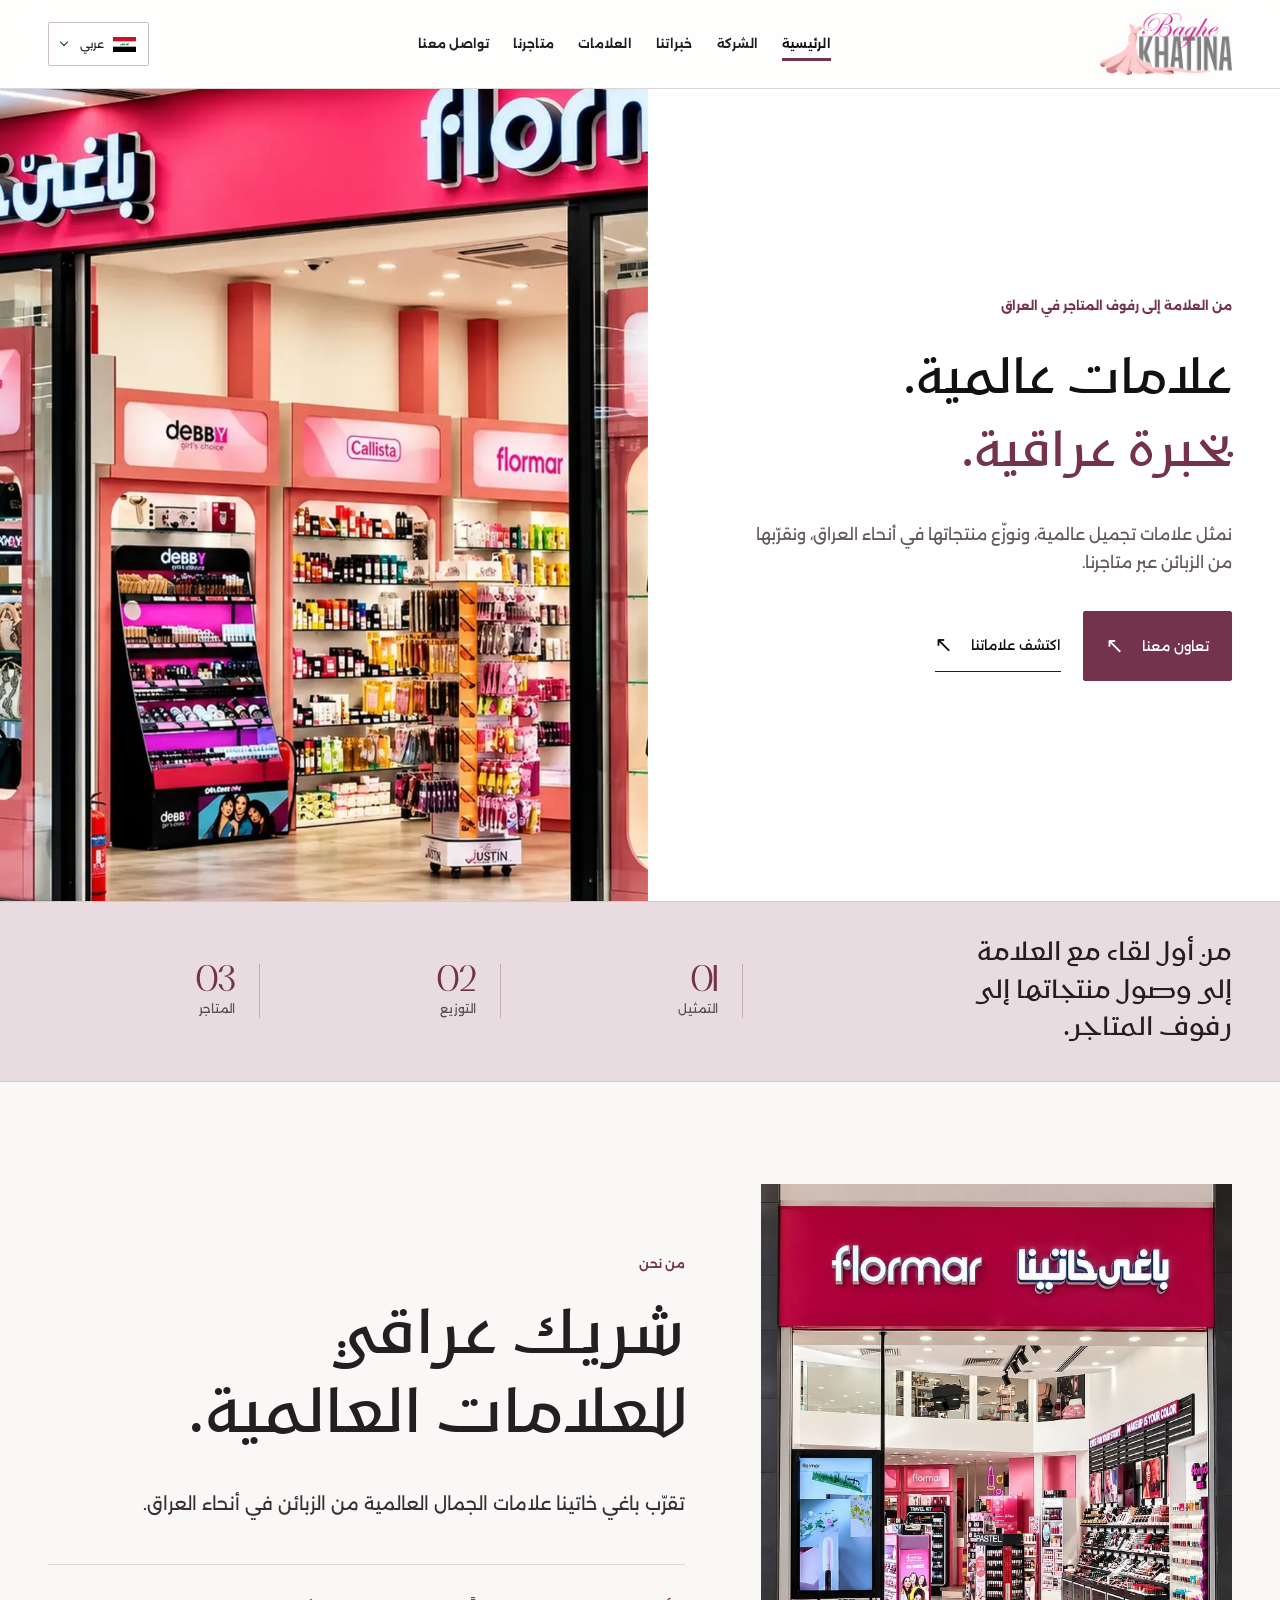
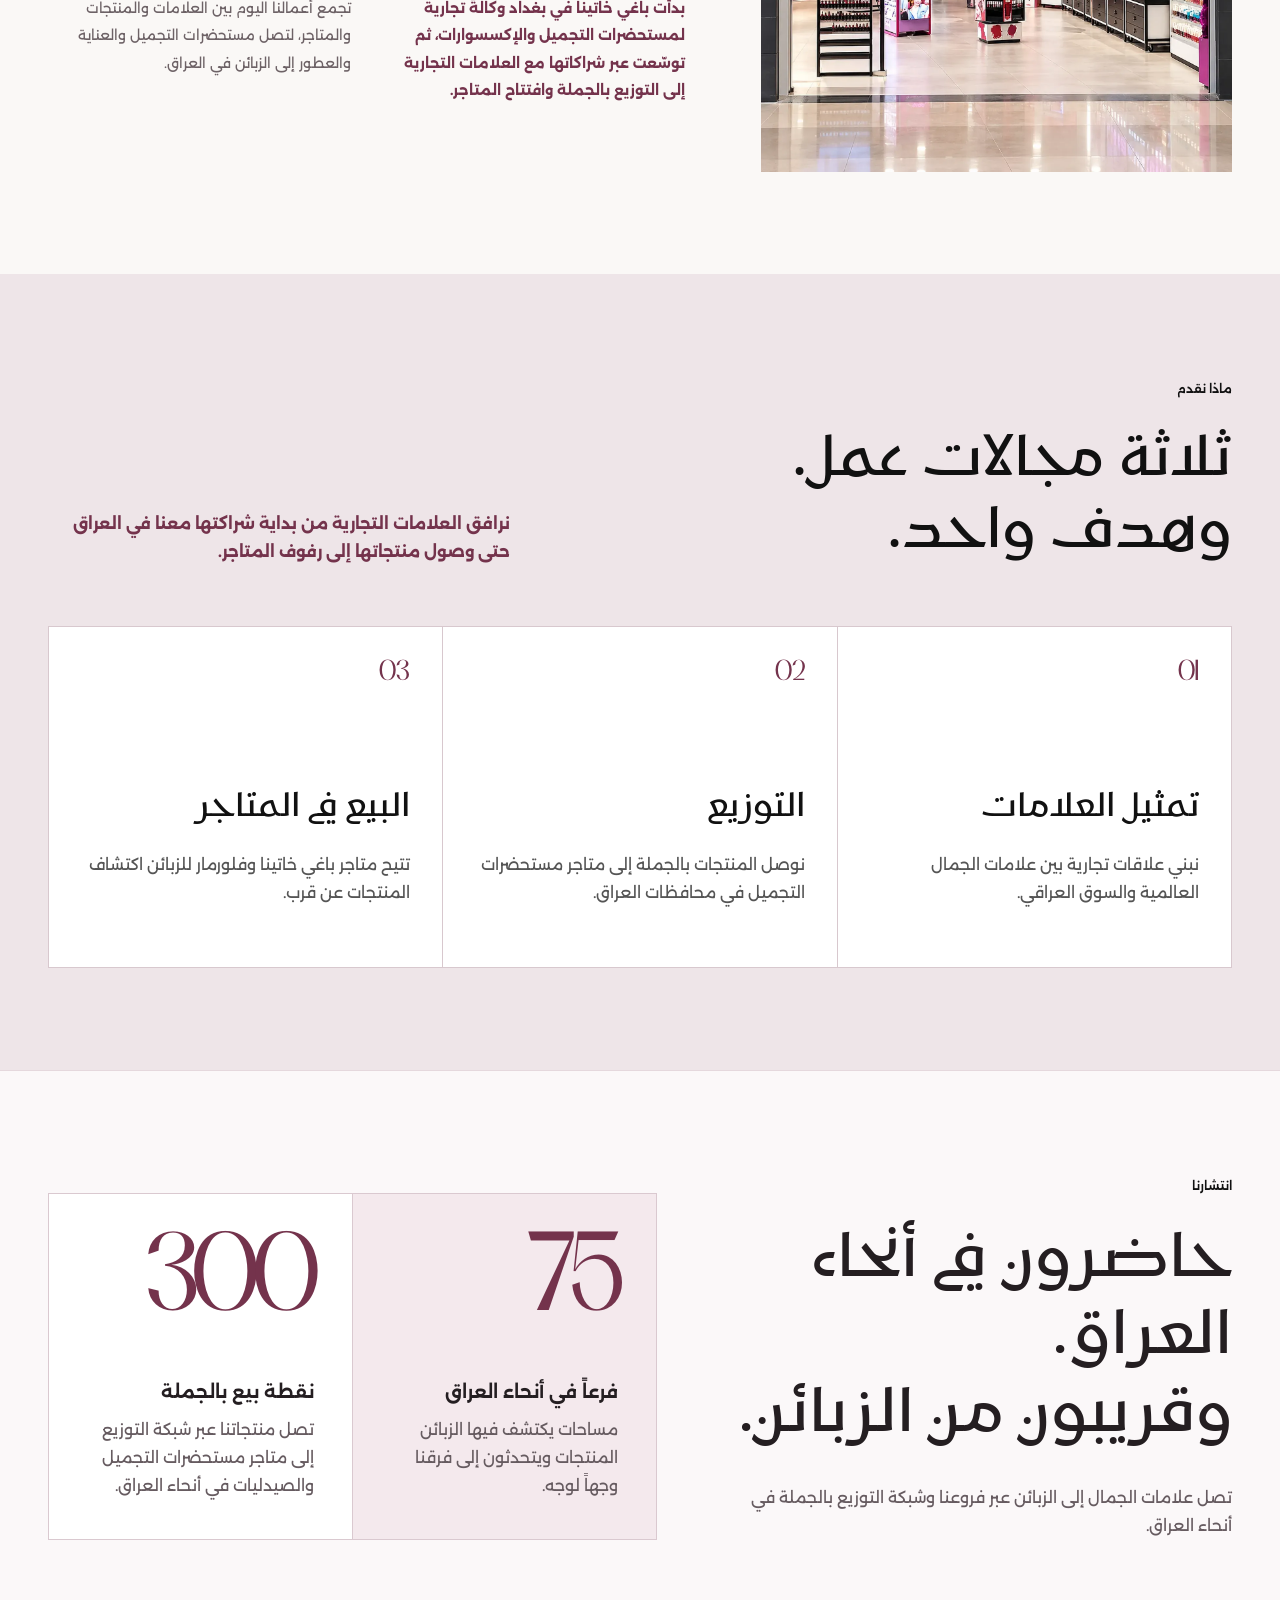
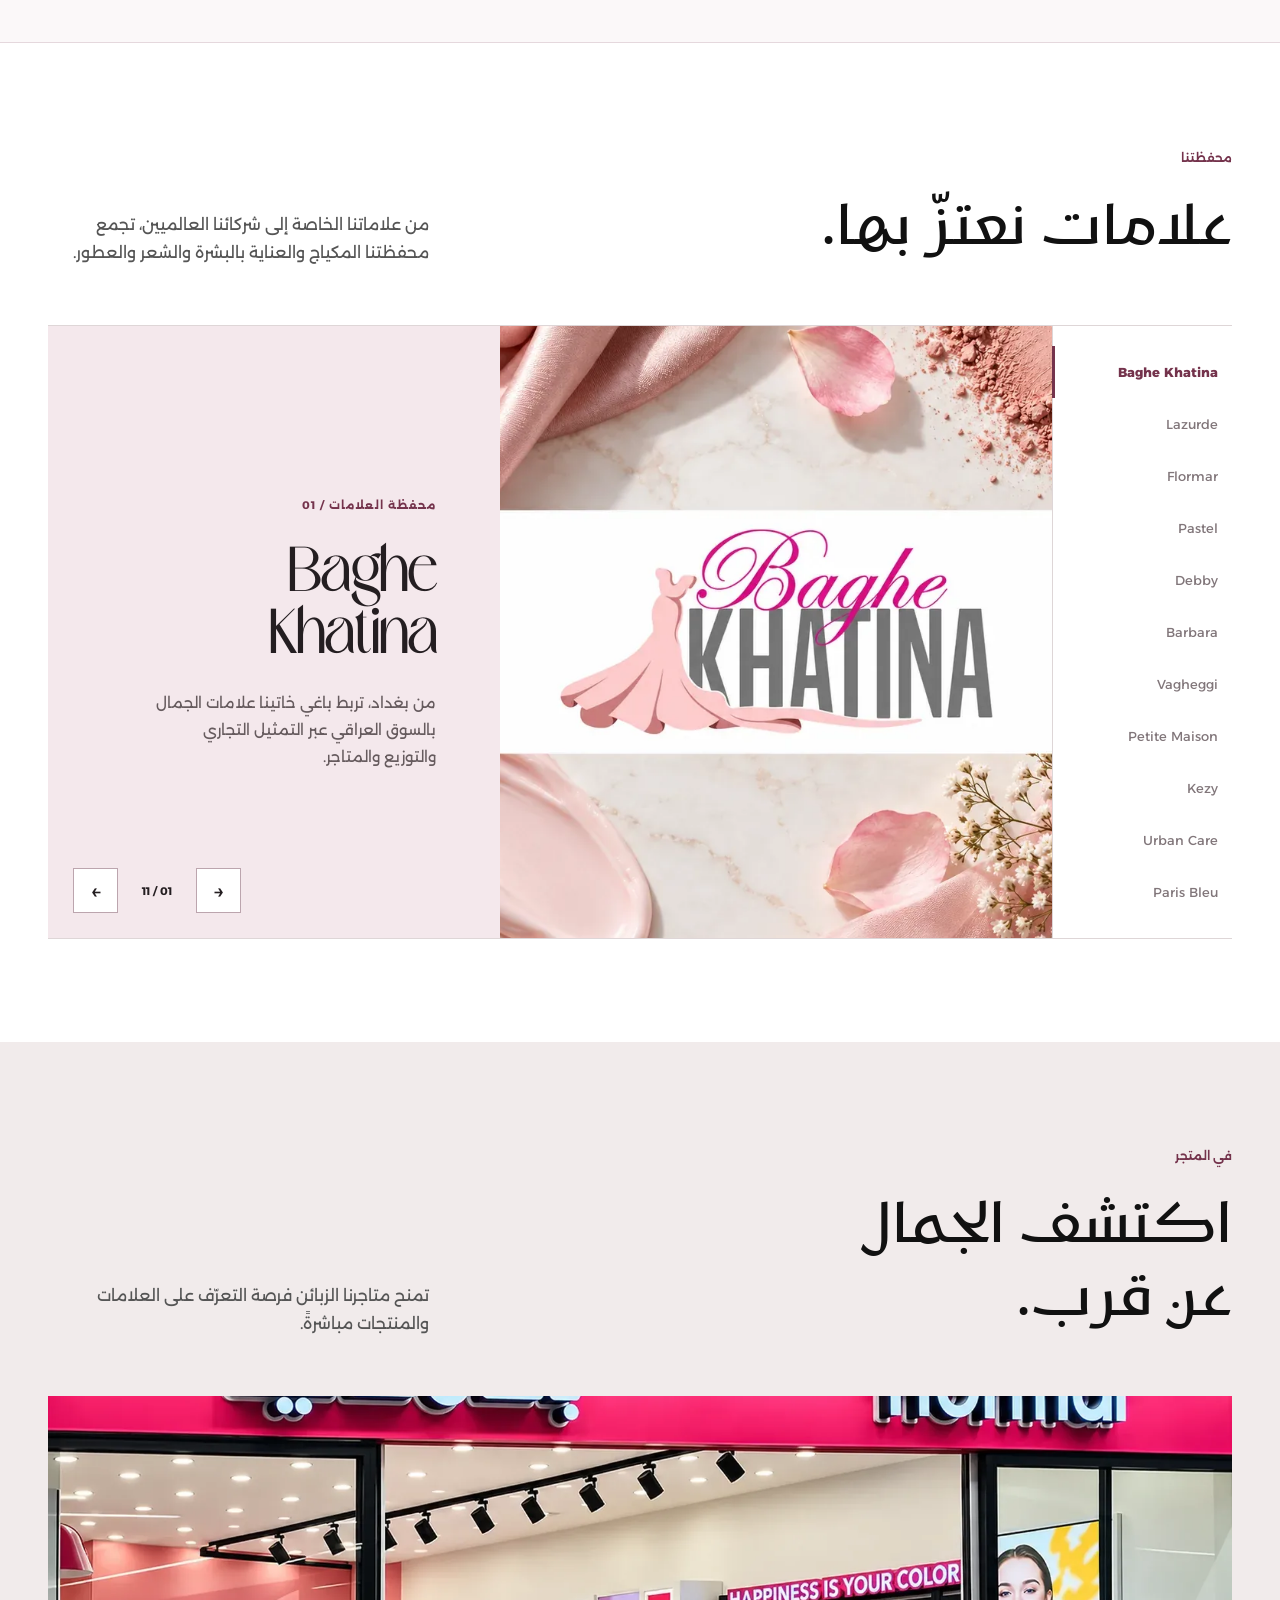
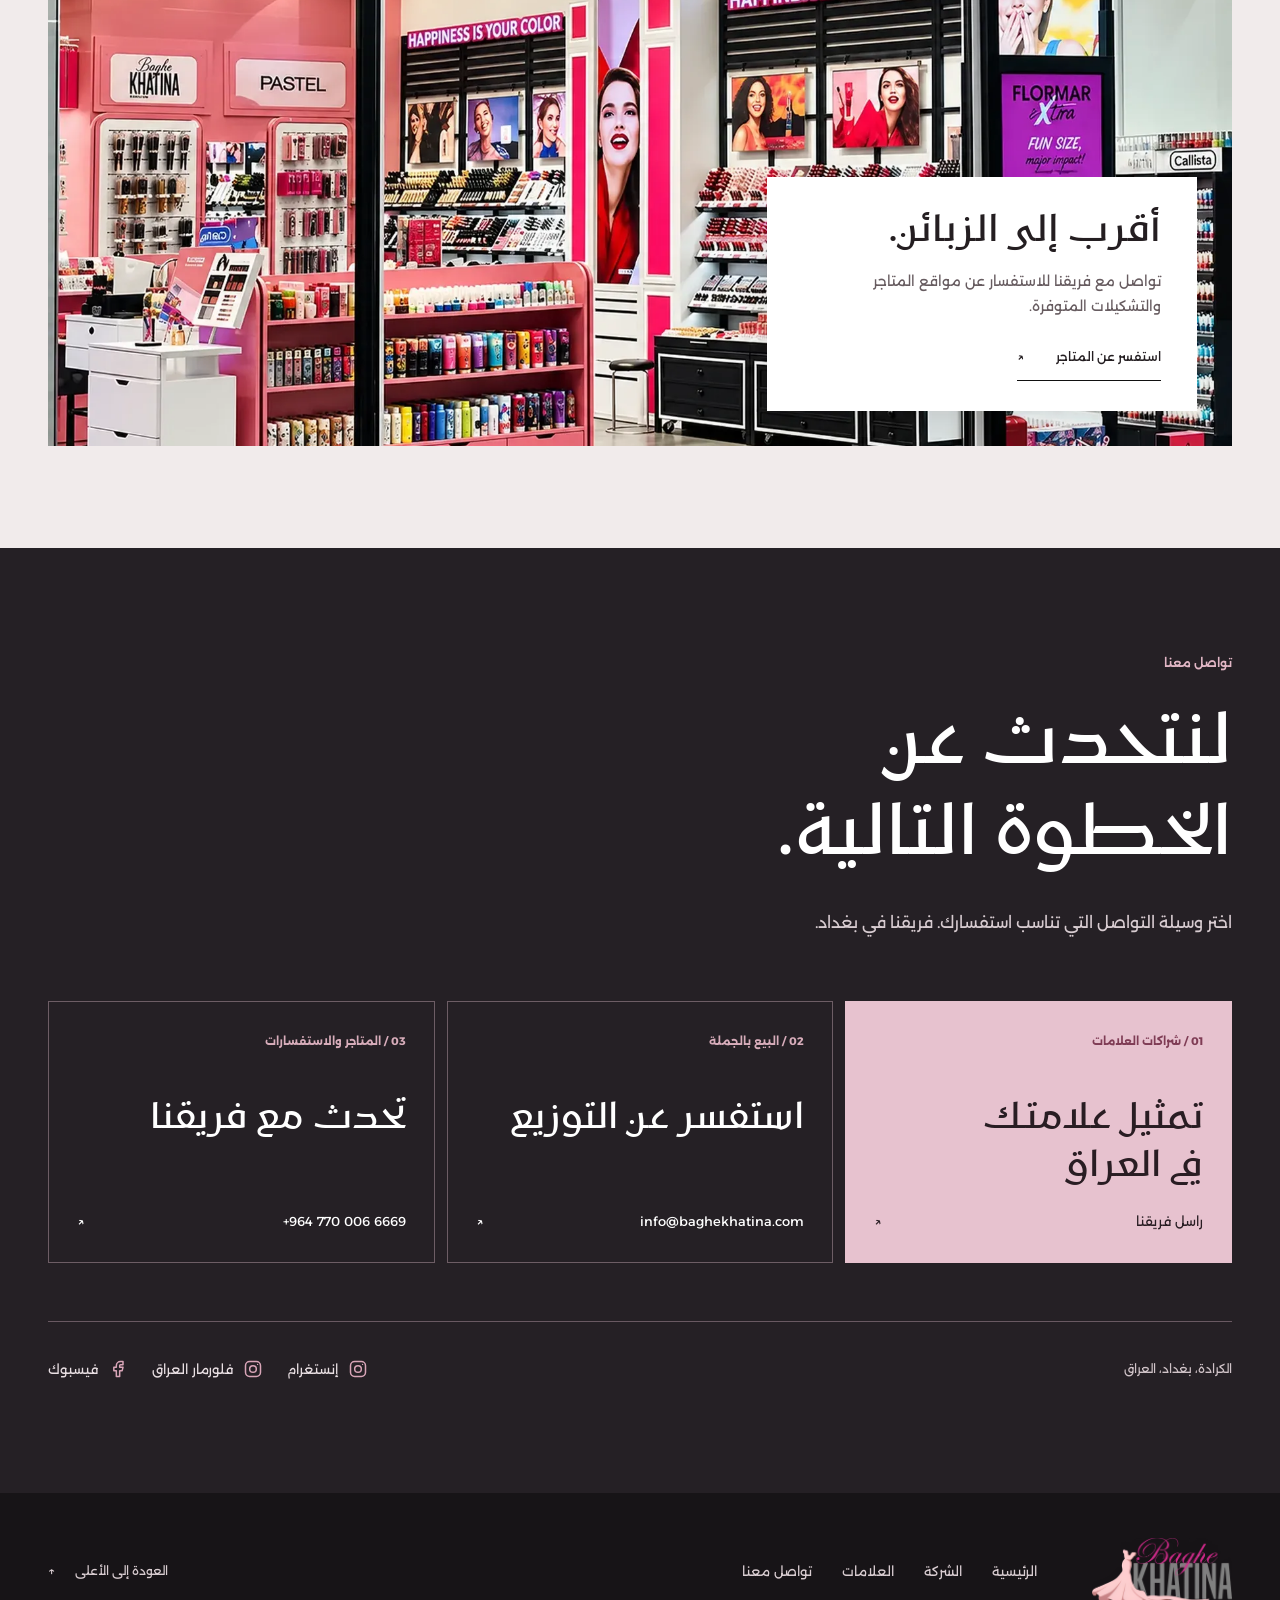
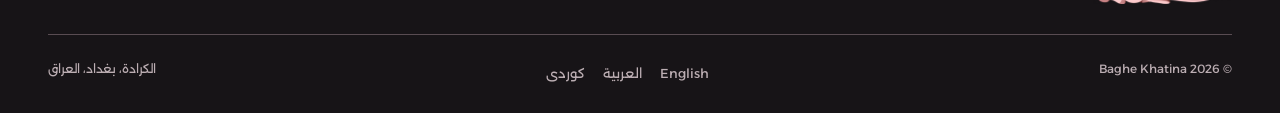
==== commit e41958ff: "Restore arrow cue and prioritize contact action" ====
--- a/ar.html
+++ b/ar.html
@@ -40,8 +40,8 @@
 </header>
 <main id="main">
 <section aria-labelledby="hero-title" class="hero" id="home"><div class="hero-photo hero-photo--filled" data-photo-slot="hero-wide"><img src="assets/storefronts/baghe-khatina-flormar-storefront.webp" alt="واجهة متجر باغي خاتينا وفلورمار في مركز تجاري ببغداد" width="2000" height="1500" fetchpriority="high" decoding="async"/></div>
-<div class="container hero-content"><div class="hero-copy" data-reveal=""><p class="eyebrow">من العلامة إلى رفوف المتاجر في العراق</p><h1 id="hero-title">علامات عالمية.<br/><em>بخبرة عراقية.</em></h1><p class="hero-description">نمثل علامات تجميل عالمية، ونوزّع منتجاتها في أنحاء العراق، ونقرّبها من الزبائن عبر متاجرنا.</p><div class="hero-actions"><a class="hero-primary" href="#brands">اكتشف علاماتنا<span aria-hidden="true" class="arrow-forward">↗</span></a><a class="hero-secondary" href="#contact">تعاون معنا<span aria-hidden="true" class="arrow-forward">↗</span></a></div></div></div>
-</section><div class="intro-band"><div class="container intro-inner"><p>من أول لقاء مع العلامة إلى وصول منتجاتها إلى رفوف المتاجر.</p><div class="intro-stat"><strong>01</strong>التمثيل</div><div class="intro-stat"><strong>02</strong>التوزيع</div><div class="intro-stat"><strong>03</strong>المتاجر</div></div></div><div aria-hidden="true" class="reading-progress"></div>
+<div class="container hero-content"><div class="hero-copy" data-reveal=""><p class="eyebrow">من العلامة إلى رفوف المتاجر في العراق</p><h1 id="hero-title">علامات عالمية.<br/><em>بخبرة عراقية.</em></h1><p class="hero-description">نمثل علامات تجميل عالمية، ونوزّع منتجاتها في أنحاء العراق، ونقرّبها من الزبائن عبر متاجرنا.</p><div class="hero-actions"><a class="hero-primary" href="#contact">تعاون معنا<span aria-hidden="true" class="arrow-forward">↗</span></a><a class="hero-secondary" href="#brands">اكتشف علاماتنا<span aria-hidden="true" class="arrow-forward">↗</span></a></div></div></div>
+</section><div class="intro-band"><div class="container intro-inner"><p>من أول لقاء مع العلامة إلى وصول منتجاتها إلى رفوف المتاجر.</p><div class="intro-stat"><strong>01</strong>التمثيل</div><div class="intro-stat"><strong>02</strong>التوزيع</div><div class="intro-stat"><strong>03</strong>المتاجر</div></div></div><div aria-hidden="true" class="reading-progress"></div><a class="hero-scroll-cue" href="#about" aria-label="تعرّف على الشركة"><span class="scroll-circle"><svg aria-hidden="true" fill="none" height="24" stroke="currentColor" stroke-linecap="round" stroke-linejoin="round" stroke-width="1.5" viewbox="0 0 24 24" width="24"><path d="M12 4v16M5 13l7 7 7-7"></path></svg></span></a>
 <section aria-labelledby="about-title" class="about section-space" id="about"><div class="container about-feature">
 <figure class="about-photo" data-scroll-media><img src="assets/storefronts/baghe-khatina-storefront.webp" alt="واجهة متجر باغي خاتينا ولافتته بلون التوت" loading="lazy" decoding="async" width="1600" height="2000"/></figure>
 <div class="about-text" data-reveal><p class="eyebrow">من نحن</p><h2 id="about-title">شريك عراقي<br/>للعلامات العالمية.</h2><p class="about-lead">تقرّب باغي خاتينا علامات الجمال العالمية من الزبائن في أنحاء العراق.</p><div class="about-detail"><p><strong>بدأت باغي خاتينا في بغداد وكالةً تجارية لمستحضرات التجميل والإكسسوارات، ثم توسّعت عبر شراكاتها مع العلامات التجارية إلى التوزيع بالجملة وافتتاح المتاجر.</strong></p><p>تجمع أعمالنا اليوم بين العلامات والمنتجات والمتاجر، لتصل مستحضرات التجميل والعناية والعطور إلى الزبائن في العراق.</p></div></div>
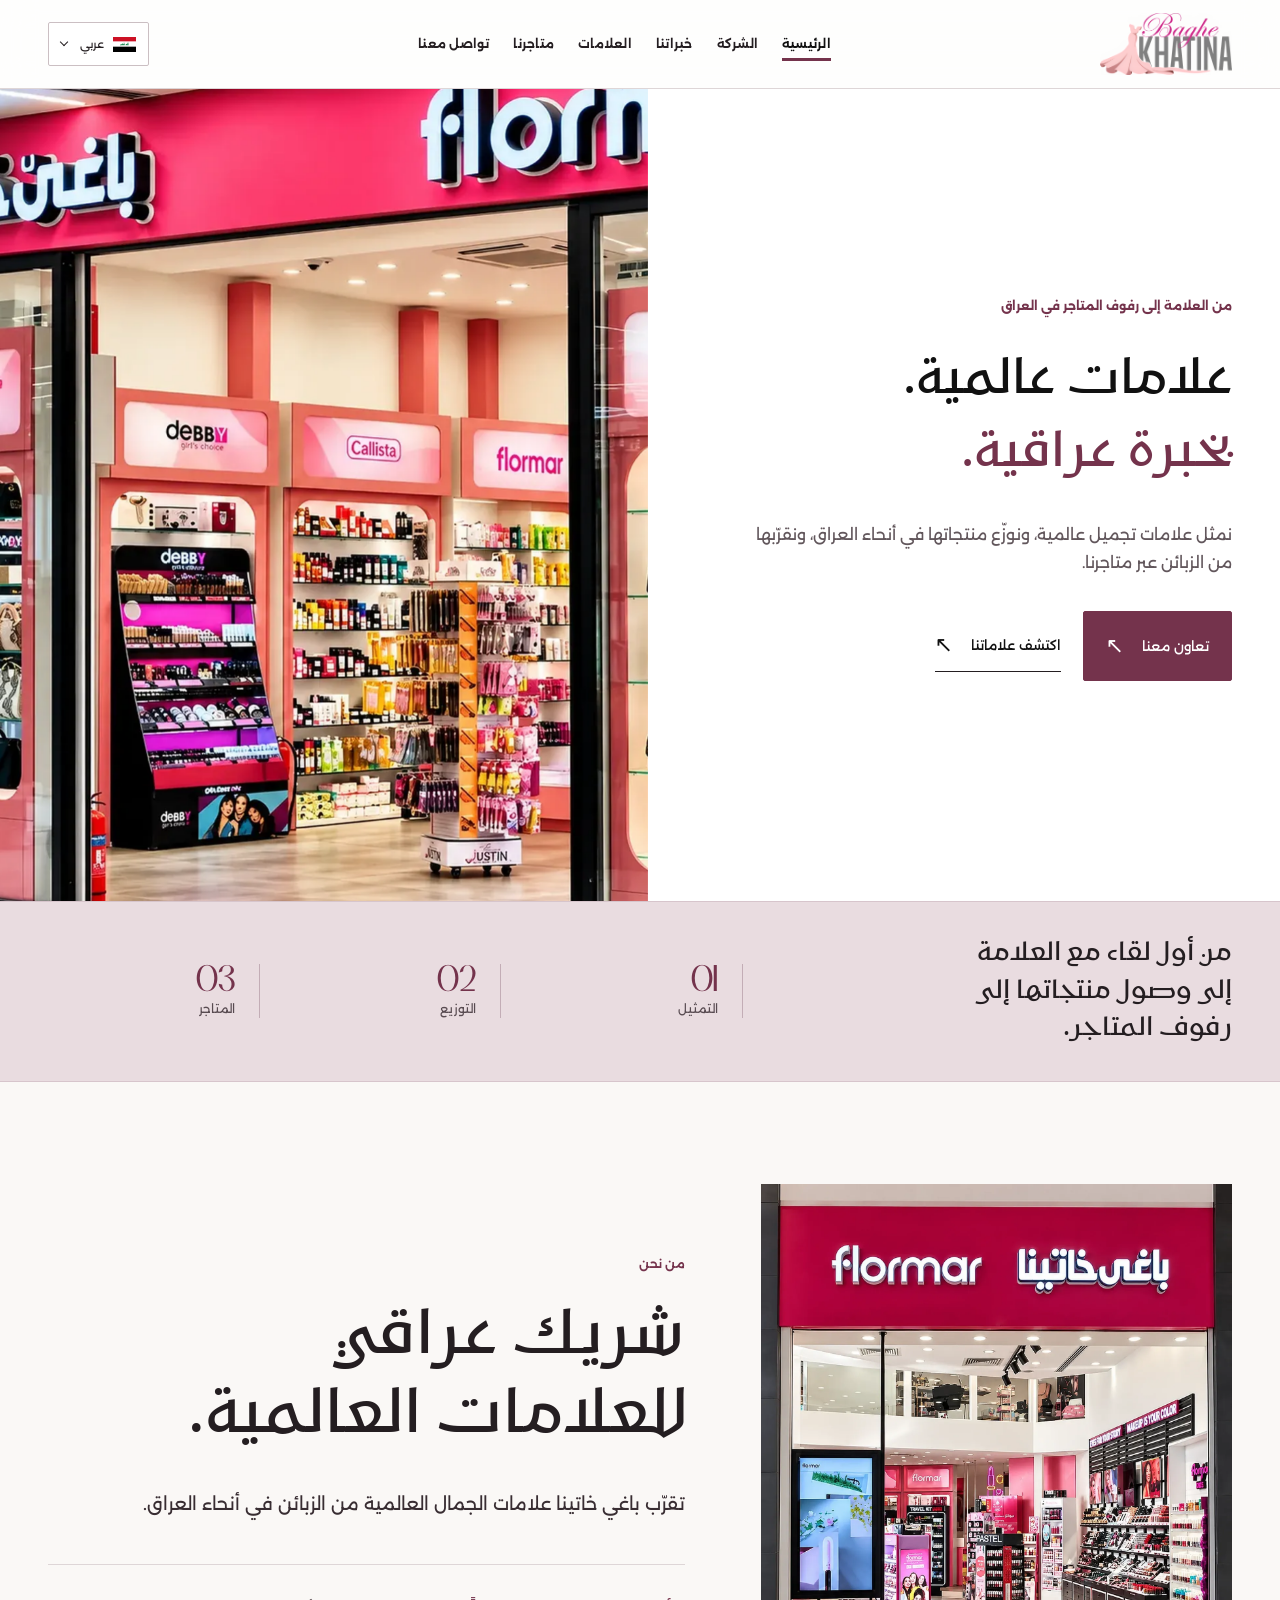
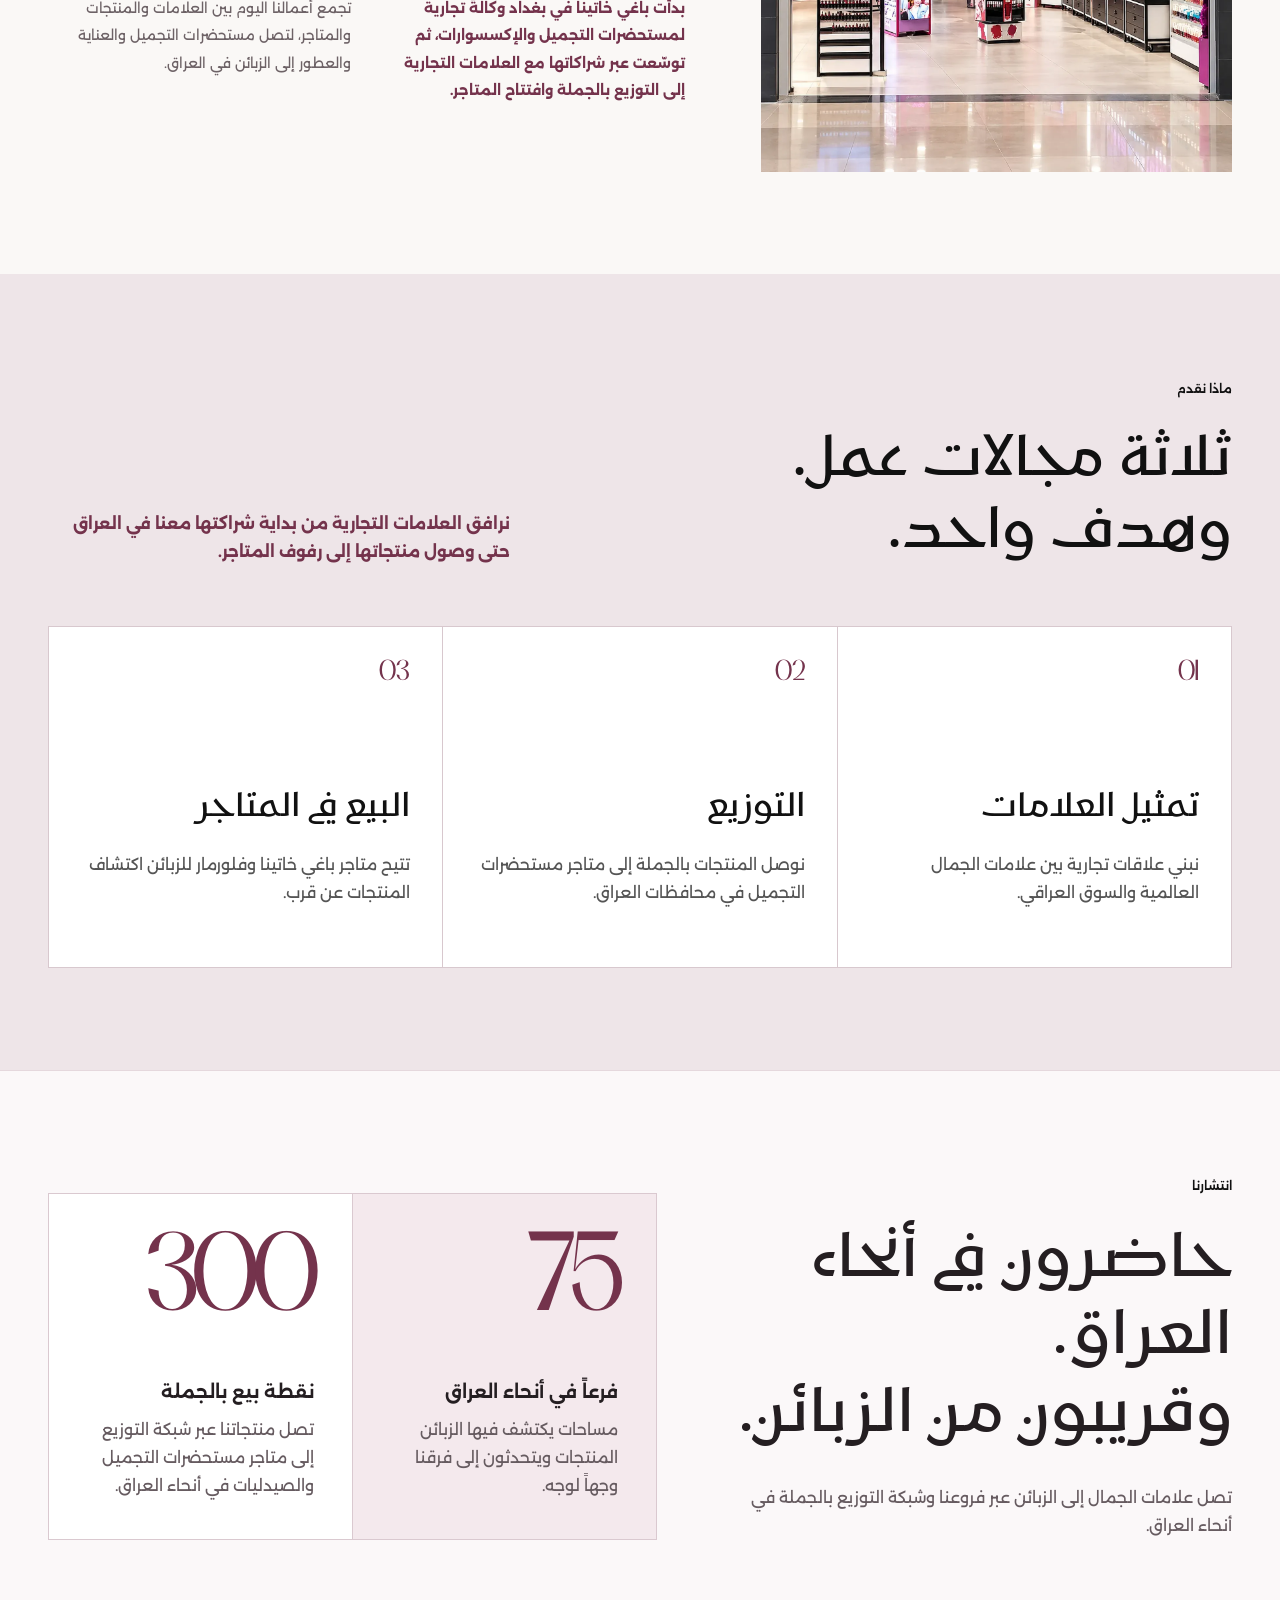
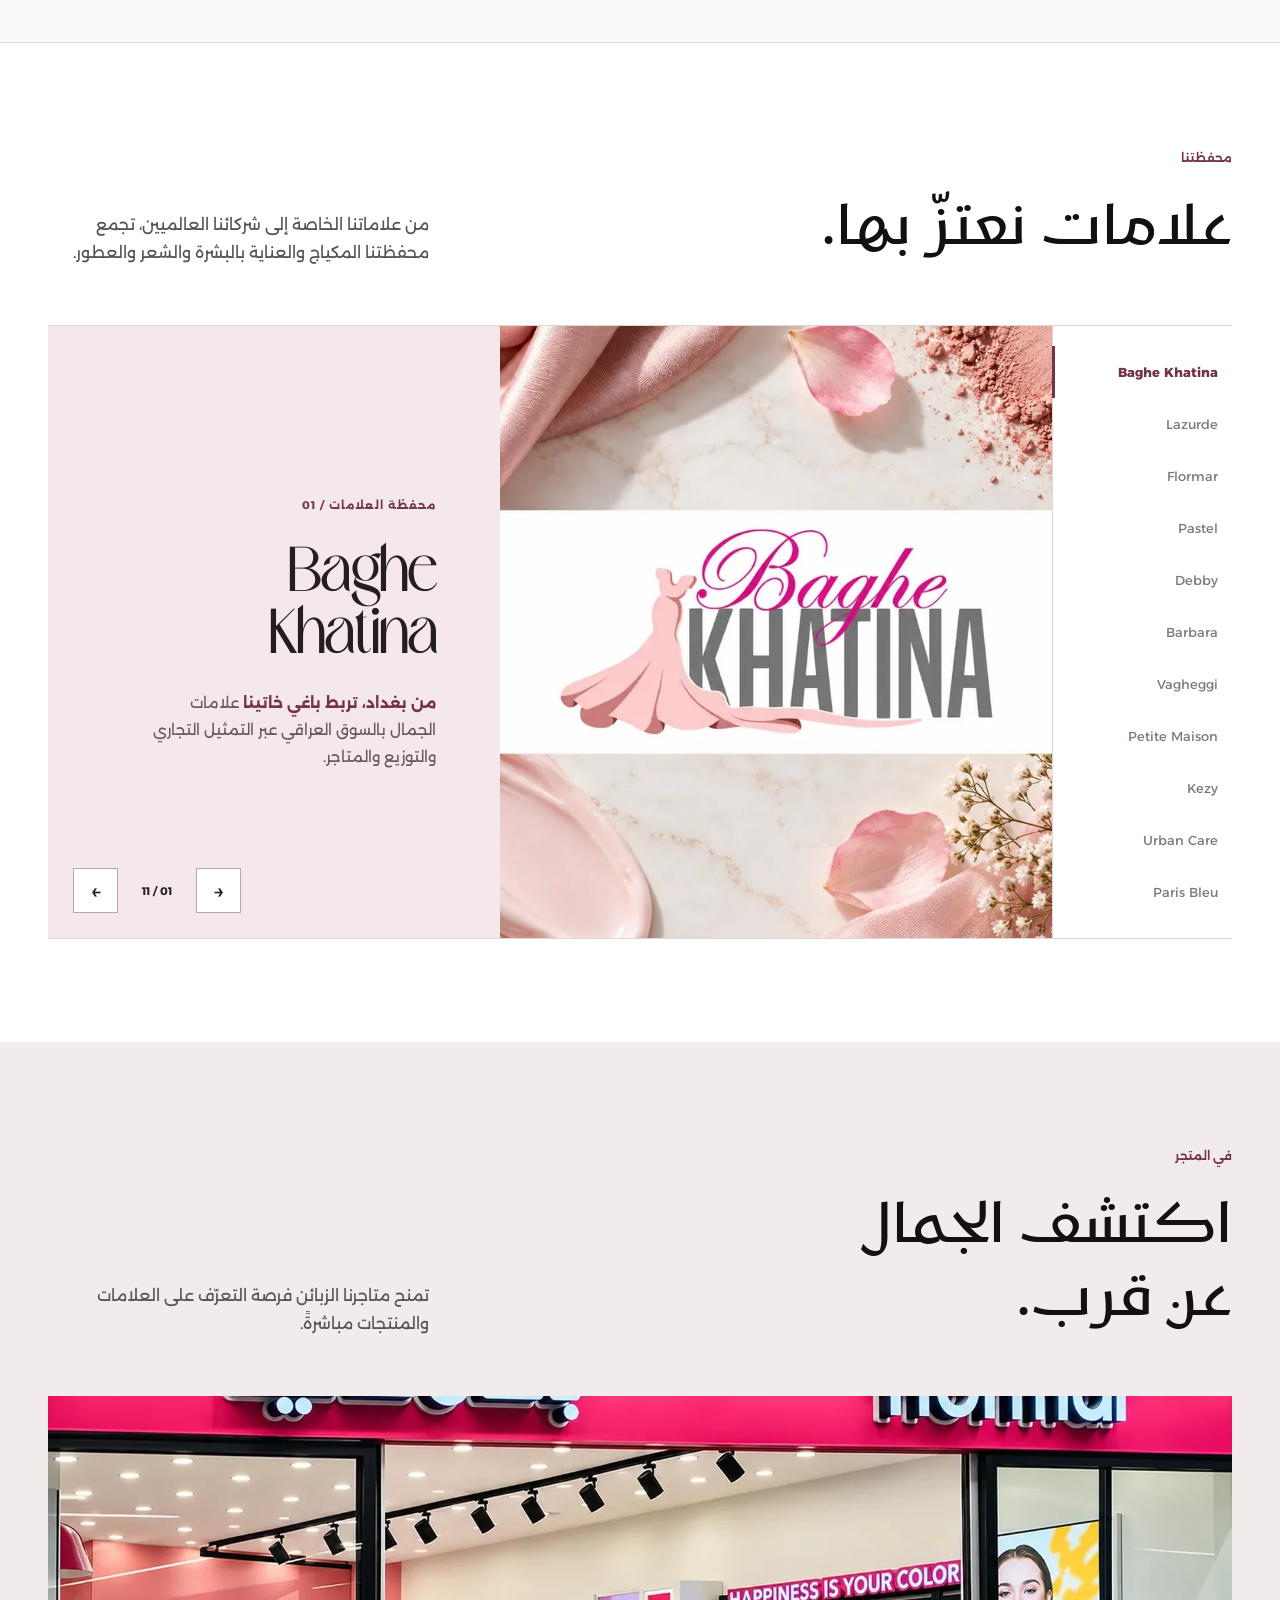
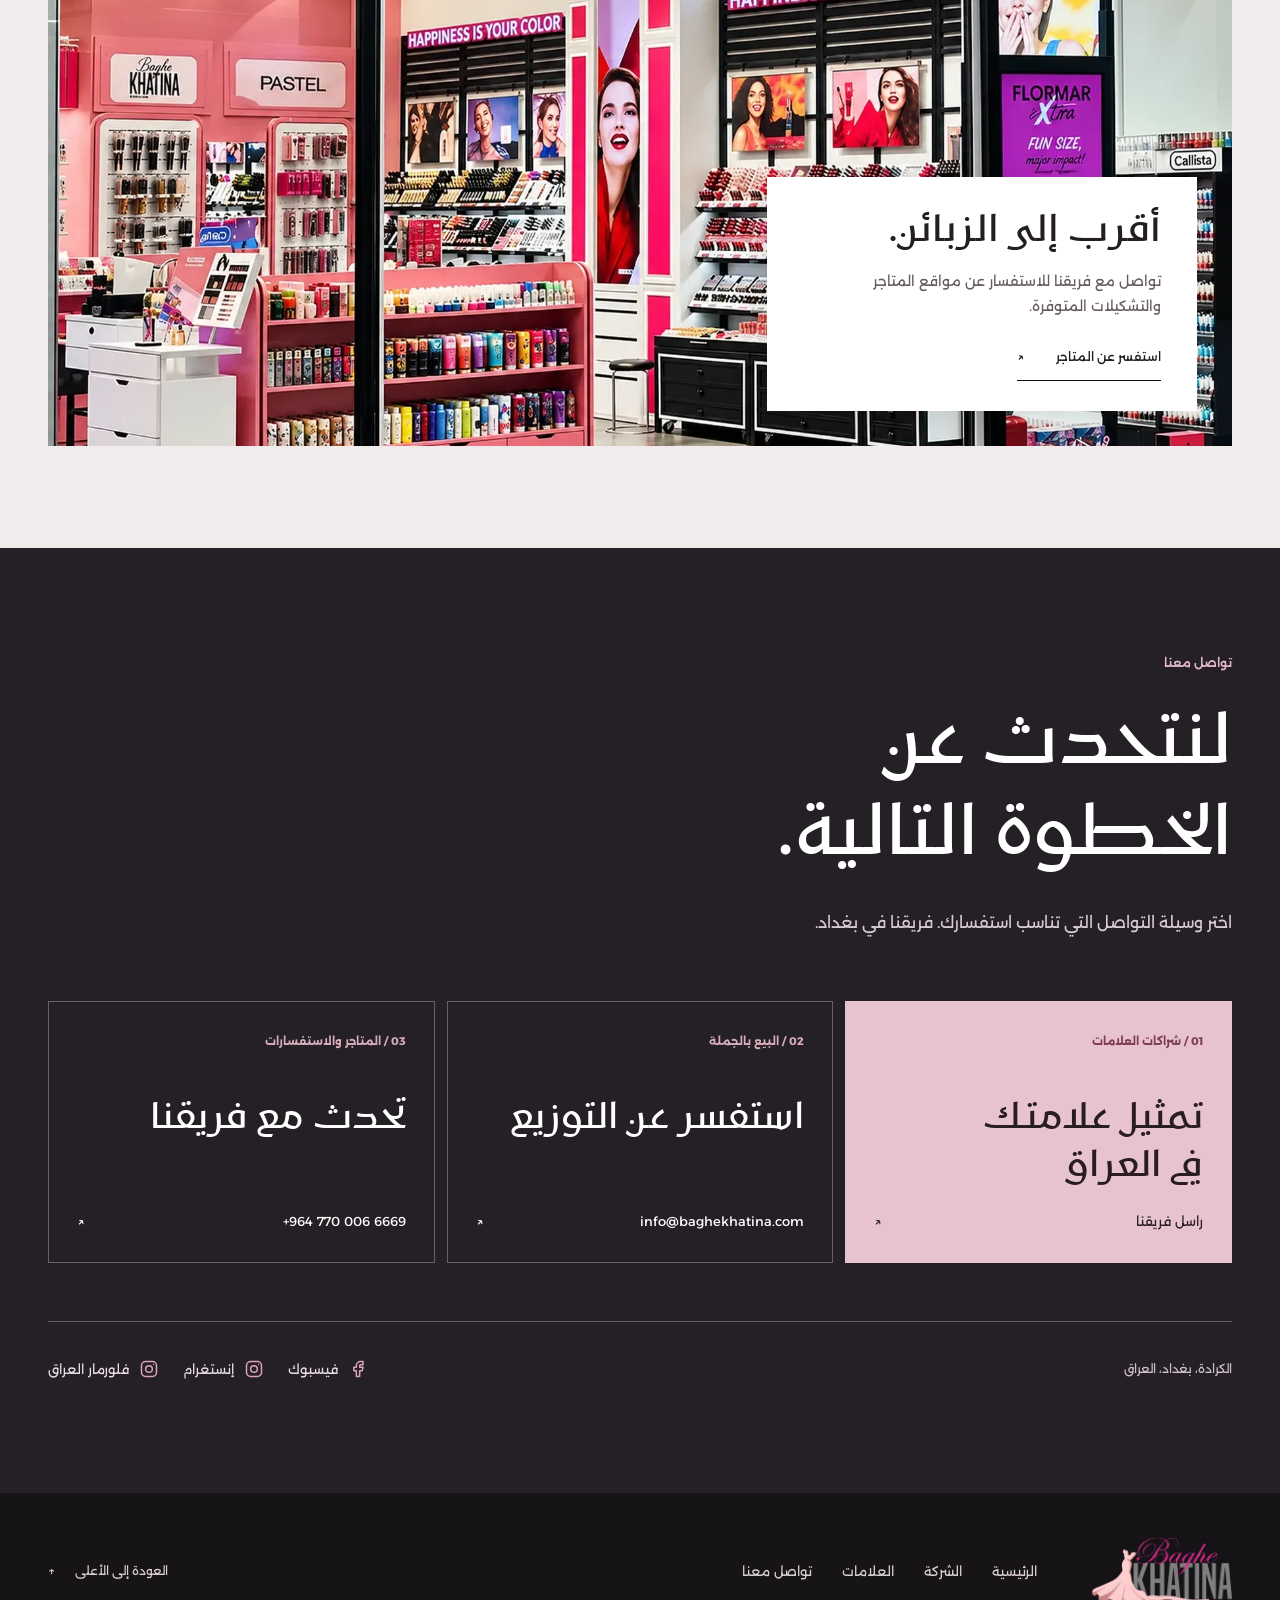
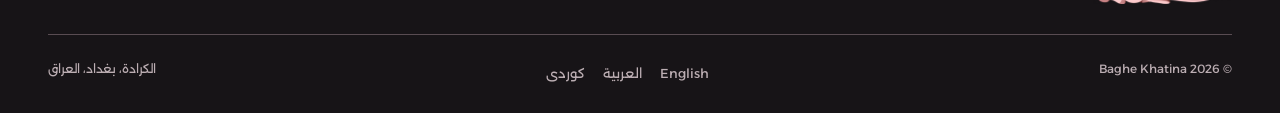
==== commit 94710fe1: "Align social links and emphasize brand copy" ====
--- a/ar.html
+++ b/ar.html
@@ -59,7 +59,7 @@
 </div></div>
 </div></section><section aria-labelledby="partners-title" class="partners section-space" id="brands">
 <div class="container"><div class="section-heading" data-reveal=""><div><p class="eyebrow">محفظتنا</p><h2 id="partners-title">علامات نعتزّ بها.</h2></div><p>من علاماتنا الخاصة إلى شركائنا العالميين، تجمع محفظتنا المكياج والعناية بالبشرة والشعر والعطور.</p></div>
-<div aria-label="محفظتنا" class="partner-wall"><article class="partner-logo logo-baghe-khatina" data-reveal=""><div class="logo-stage"><img alt="Baghe Khatina" decoding="async" loading="lazy" src="assets/portfolio/baghe-khatina.webp"/></div><p>من بغداد، تربط باغي خاتينا علامات الجمال بالسوق العراقي عبر التمثيل التجاري والتوزيع والمتاجر.</p></article><article class="partner-logo logo-lazurde" data-reveal=""><div class="logo-stage"><img alt="Lazurde" decoding="async" loading="lazy" src="assets/portfolio/lazurde.webp"/></div><p>لازوردي علامتنا الخاصة للمكياج والعناية بالبشرة والشعر؛ ثلاث فئات للجمال اليومي تحت اسم واحد.</p></article><article class="partner-logo logo-flormar" data-reveal=""><div class="logo-stage"><img alt="Flormar" decoding="async" loading="lazy" src="assets/portfolio/flormar.webp"/></div><p>كانت فلورمار جزءاً من بداياتنا. واليوم تصل منتجاتها إلى الزبائن عبر نشاطنا في التوزيع ومتاجرنا.</p></article><article class="partner-logo logo-pastel" data-reveal=""><div class="logo-stage"><img alt="Pastel" decoding="async" loading="lazy" src="assets/portfolio/pastel.webp"/></div><p>علامة تركية لمستحضرات التجميل الملونة، بتشكيلة واسعة تناسب الإطلالات اليومية والمتنوعة.</p></article><article class="partner-logo logo-debby" data-reveal=""><div class="logo-stage"><img alt="Debby" decoding="async" loading="lazy" src="assets/portfolio/debby.webp"/></div><p>مكياج إيطالي من مجموعة ديبورا، يضيف مزيداً من الألوان والخيارات إلى محفظتنا.</p></article><article class="partner-logo logo-barbara" data-reveal=""><div class="logo-stage"><img alt="Barbara" decoding="async" loading="lazy" src="assets/portfolio/barbara.webp"/></div><p>باربرا إحدى علامات باغي خاتينا الخاصة، وتجمع العناية بالأظافر ومزيلات الطلاء والعطور.</p></article><article class="partner-logo logo-vagheggi" data-reveal=""><div class="logo-stage"><img alt="Vagheggi" decoding="async" loading="lazy" src="assets/portfolio/vagheggi.webp"/></div><p>عناية إيطالية احترافية بالبشرة، بمنتجات وعلاجات تراعي احتياجاتها المختلفة.</p></article><article class="partner-logo logo-petite-maison" data-reveal=""><div class="logo-stage"><img alt="Petite Maison" decoding="async" loading="lazy" src="assets/portfolio/petite-maison.webp"/></div><p>منتجات تركية للعناية بالبشرة، تناسب روتيناً يومياً بسيطاً ومنتظماً.</p></article><article class="partner-logo logo-kezy" data-reveal=""><div class="logo-stage"><img alt="Kezy" decoding="async" loading="lazy" src="assets/portfolio/kezy.webp"/></div><p>عناية احترافية بالشعر وألوانه، تلبي احتياجات العمل في الصالونات.</p></article><article class="partner-logo logo-urban-care" data-reveal=""><div class="logo-stage"><img alt="Urban Care" decoding="async" loading="lazy" src="assets/portfolio/urban-care.webp"/></div><p>عناية تركية بالشعر، بخيارات تناسب احتياجاته المختلفة وروتين العناية اليومي.</p></article><article class="partner-logo logo-paris-bleu" data-reveal=""><div class="logo-stage"><img alt="Paris Bleu" decoding="async" loading="lazy" src="assets/portfolio/paris-bleu.webp"/></div><p>عطور فرنسية تضيف خيارات جديدة إلى مجموعتنا من منتجات الجمال.</p></article></div>
+<div aria-label="محفظتنا" class="partner-wall"><article class="partner-logo logo-baghe-khatina" data-reveal=""><div class="logo-stage"><img alt="Baghe Khatina" decoding="async" loading="lazy" src="assets/portfolio/baghe-khatina.webp"/></div><p><strong>من بغداد، تربط باغي خاتينا</strong> علامات الجمال بالسوق العراقي عبر التمثيل التجاري والتوزيع والمتاجر.</p></article><article class="partner-logo logo-lazurde" data-reveal=""><div class="logo-stage"><img alt="Lazurde" decoding="async" loading="lazy" src="assets/portfolio/lazurde.webp"/></div><p><strong>لازوردي علامتنا الخاصة للمكياج والعناية</strong> بالبشرة والشعر؛ ثلاث فئات للجمال اليومي تحت اسم واحد.</p></article><article class="partner-logo logo-flormar" data-reveal=""><div class="logo-stage"><img alt="Flormar" decoding="async" loading="lazy" src="assets/portfolio/flormar.webp"/></div><p><strong>كانت فلورمار جزءاً من بداياتنا.</strong> واليوم تصل منتجاتها إلى الزبائن عبر نشاطنا في التوزيع ومتاجرنا.</p></article><article class="partner-logo logo-pastel" data-reveal=""><div class="logo-stage"><img alt="Pastel" decoding="async" loading="lazy" src="assets/portfolio/pastel.webp"/></div><p><strong>علامة تركية لمستحضرات التجميل الملونة،</strong> بتشكيلة واسعة تناسب الإطلالات اليومية والمتنوعة.</p></article><article class="partner-logo logo-debby" data-reveal=""><div class="logo-stage"><img alt="Debby" decoding="async" loading="lazy" src="assets/portfolio/debby.webp"/></div><p><strong>مكياج إيطالي من مجموعة ديبورا،</strong> يضيف مزيداً من الألوان والخيارات إلى محفظتنا.</p></article><article class="partner-logo logo-barbara" data-reveal=""><div class="logo-stage"><img alt="Barbara" decoding="async" loading="lazy" src="assets/portfolio/barbara.webp"/></div><p><strong>باربرا إحدى علامات باغي خاتينا الخاصة،</strong> وتجمع العناية بالأظافر ومزيلات الطلاء والعطور.</p></article><article class="partner-logo logo-vagheggi" data-reveal=""><div class="logo-stage"><img alt="Vagheggi" decoding="async" loading="lazy" src="assets/portfolio/vagheggi.webp"/></div><p><strong>عناية إيطالية احترافية بالبشرة،</strong> بمنتجات وعلاجات تراعي احتياجاتها المختلفة.</p></article><article class="partner-logo logo-petite-maison" data-reveal=""><div class="logo-stage"><img alt="Petite Maison" decoding="async" loading="lazy" src="assets/portfolio/petite-maison.webp"/></div><p><strong>منتجات تركية للعناية بالبشرة،</strong> تناسب روتيناً يومياً بسيطاً ومنتظماً.</p></article><article class="partner-logo logo-kezy" data-reveal=""><div class="logo-stage"><img alt="Kezy" decoding="async" loading="lazy" src="assets/portfolio/kezy.webp"/></div><p><strong>عناية احترافية بالشعر وألوانه،</strong> تلبي احتياجات العمل في الصالونات.</p></article><article class="partner-logo logo-urban-care" data-reveal=""><div class="logo-stage"><img alt="Urban Care" decoding="async" loading="lazy" src="assets/portfolio/urban-care.webp"/></div><p><strong>عناية تركية بالشعر،</strong> بخيارات تناسب احتياجاته المختلفة وروتين العناية اليومي.</p></article><article class="partner-logo logo-paris-bleu" data-reveal=""><div class="logo-stage"><img alt="Paris Bleu" decoding="async" loading="lazy" src="assets/portfolio/paris-bleu.webp"/></div><p><strong>عطور فرنسية</strong> تضيف خيارات جديدة إلى مجموعتنا من منتجات الجمال.</p></article></div>
 
 </div>
 </section>
@@ -70,7 +70,7 @@
 <section aria-labelledby="contact-title" class="contact section-space" id="contact"><div class="container">
 <div class="contact-intro" data-reveal><p class="eyebrow">تواصل معنا</p><h2 id="contact-title">لنتحدث عن<br/>الخطوة التالية.</h2><p>اختر وسيلة التواصل التي تناسب استفسارك. فريقنا في بغداد.</p></div>
 <div class="contact-directory"><a class="contact-route featured" href="mailto:info@baghekhatina.com?subject=Brand%20partnership%20enquiry" data-reveal><span class="route-number">01 / شراكات العلامات</span><span class="route-label">تمثيل علامتك في العراق</span><span class="route-value">راسل فريقنا <span aria-hidden="true">↗</span></span></a><a class="contact-route" href="mailto:info@baghekhatina.com?subject=Wholesale%20enquiry" data-reveal><span class="route-number">02 / البيع بالجملة</span><span class="route-label">استفسر عن التوزيع</span><span class="route-value"><bdi dir="ltr">info@baghekhatina.com</bdi><span aria-hidden="true">↗</span></span></a><a class="contact-route" href="tel:+9647700066669" data-reveal><span class="route-number">03 / المتاجر والاستفسارات</span><span class="route-label">تحدث مع فريقنا</span><span class="route-value"><bdi dir="ltr">+964 770 006 6669</bdi><span aria-hidden="true">↗</span></span></a></div>
-<div class="contact-bottom"><span>الكرادة، بغداد، العراق</span><div class="contact-socials"><a href="https://www.instagram.com/baghekhatina/" rel="noopener noreferrer" target="_blank"><svg aria-hidden="true" focusable="false" viewBox="0 0 24 24" fill="none" stroke="currentColor" stroke-width="1.8" stroke-linecap="round" stroke-linejoin="round"><rect x="3" y="3" width="18" height="18" rx="5"/><circle cx="12" cy="12" r="4"/><circle cx="17.5" cy="6.5" r=".8" fill="currentColor" stroke="none"/></svg><span>إنستغرام</span></a><a href="https://www.instagram.com/flormar_iraq/" rel="noopener noreferrer" target="_blank"><svg aria-hidden="true" focusable="false" viewBox="0 0 24 24" fill="none" stroke="currentColor" stroke-width="1.8" stroke-linecap="round" stroke-linejoin="round"><rect x="3" y="3" width="18" height="18" rx="5"/><circle cx="12" cy="12" r="4"/><circle cx="17.5" cy="6.5" r=".8" fill="currentColor" stroke="none"/></svg><span>فلورمار العراق</span></a><a href="https://www.facebook.com/Baxe-Xatina-209788899145815" rel="noopener noreferrer" target="_blank"><svg aria-hidden="true" focusable="false" viewBox="0 0 24 24" fill="none" stroke="currentColor" stroke-width="1.8" stroke-linecap="round" stroke-linejoin="round"><path d="M7 10v4h3v7h4v-7h3l1-4h-4V8a1 1 0 0 1 1-1h3V3h-3a5 5 0 0 0-5 5v2H7z"/></svg><span>فيسبوك</span></a></div></div>
+<div class="contact-bottom"><span>الكرادة، بغداد، العراق</span><div class="contact-socials"><a href="https://www.facebook.com/Baxe-Xatina-209788899145815" rel="noopener noreferrer" target="_blank"><svg aria-hidden="true" focusable="false" viewBox="0 0 24 24" fill="none" stroke="currentColor" stroke-width="1.8" stroke-linecap="round" stroke-linejoin="round"><path d="M7 10v4h3v7h4v-7h3l1-4h-4V8a1 1 0 0 1 1-1h3V3h-3a5 5 0 0 0-5 5v2H7z"/></svg><span>فيسبوك</span></a><a href="https://www.instagram.com/baghekhatina/" rel="noopener noreferrer" target="_blank"><svg aria-hidden="true" focusable="false" viewBox="0 0 24 24" fill="none" stroke="currentColor" stroke-width="1.8" stroke-linecap="round" stroke-linejoin="round"><rect x="3" y="3" width="18" height="18" rx="5"/><circle cx="12" cy="12" r="4"/><circle cx="17.5" cy="6.5" r=".8" fill="currentColor" stroke="none"/></svg><span>إنستغرام</span></a><a href="https://www.instagram.com/flormar_iraq/" rel="noopener noreferrer" target="_blank"><svg aria-hidden="true" focusable="false" viewBox="0 0 24 24" fill="none" stroke="currentColor" stroke-width="1.8" stroke-linecap="round" stroke-linejoin="round"><rect x="3" y="3" width="18" height="18" rx="5"/><circle cx="12" cy="12" r="4"/><circle cx="17.5" cy="6.5" r=".8" fill="currentColor" stroke="none"/></svg><span>فلورمار العراق</span></a></div></div>
 </div></section>
 </main>
 <footer class="site-footer"><div class="container footer-top"><a aria-label="Baghe Khatina" href="#top"><img alt="Baghe Khatina" height="273" src="assets/baghe-khatina-logo.png" width="580"/></a><nav aria-label="روابط التذييل"><a href="#home">الرئيسية</a><a href="#about">الشركة</a><a href="#brands">العلامات</a><a href="#contact">تواصل معنا</a></nav><a class="back-top" href="#top">العودة إلى الأعلى <span aria-hidden="true">↑</span></a></div><div class="container footer-bottom"><span>© <span id="year">2026</span> Baghe Khatina</span><div class="footer-languages"><a dir="ltr" href="index.html" lang="en">English</a><a dir="rtl" href="ar.html" lang="ar">العربية</a><a dir="rtl" href="ku.html" lang="ckb">کوردی</a></div><span>الكرادة، بغداد، العراق</span></div></footer>
--- a/refresh.css
+++ b/refresh.css
@@ -757,3 +757,28 @@
 /* Keep the secondary hero action in the site's deeper plum palette. */
 .hero-secondary{transition:color .2s ease,border-color .2s ease}
 .hero-secondary:hover,.hero-secondary:focus-visible{color:#6f3148;border-color:#6f3148}
+
+/* Carry the brand emphasis into both the card grid and the carousel. */
+.partner-logo p strong,.portfolio-info p strong{color:var(--wine);font-weight:700}
+
+/* Give Kurdish body copy more room to read at desktop and phone widths. */
+html[lang=ckb] .hero-description,html[lang=ckb] .about-detail,
+html[lang=ckb] .expertise-intro>p:last-child,html[lang=ckb] .expertise-row p,
+html[lang=ckb] .reach-intro>p:last-child,html[lang=ckb] .reach-figure p,
+html[lang=ckb] .section-heading>p,html[lang=ckb] .partner-logo p,
+html[lang=ckb] .portfolio-carousel .partner-logo .portfolio-info p,
+html[lang=ckb] .portfolio-carousel .partner-logo:first-child .portfolio-info p,
+html[lang=ckb] .retail-feature-card p,html[lang=ckb] .contact-intro>p:last-child{
+ font-size:18px;line-height:1.85;
+}
+html[lang=ckb] .about-lead{font-size:20px}
+@media(max-width:640px){
+ html[lang=ckb] .hero-description,html[lang=ckb] .about-detail,
+ html[lang=ckb] .expertise-intro>p:last-child,html[lang=ckb] .expertise-row p,
+ html[lang=ckb] .reach-intro>p:last-child,html[lang=ckb] .reach-figure p,
+ html[lang=ckb] .section-heading>p,html[lang=ckb] .partner-logo p,
+ html[lang=ckb] .portfolio-carousel .partner-logo .portfolio-info p,
+ html[lang=ckb] .portfolio-carousel .partner-logo:first-child .portfolio-info p,
+ html[lang=ckb] .retail-feature-card p,html[lang=ckb] .contact-intro>p:last-child{font-size:17px}
+ html[lang=ckb] .about-lead{font-size:19px}
+}
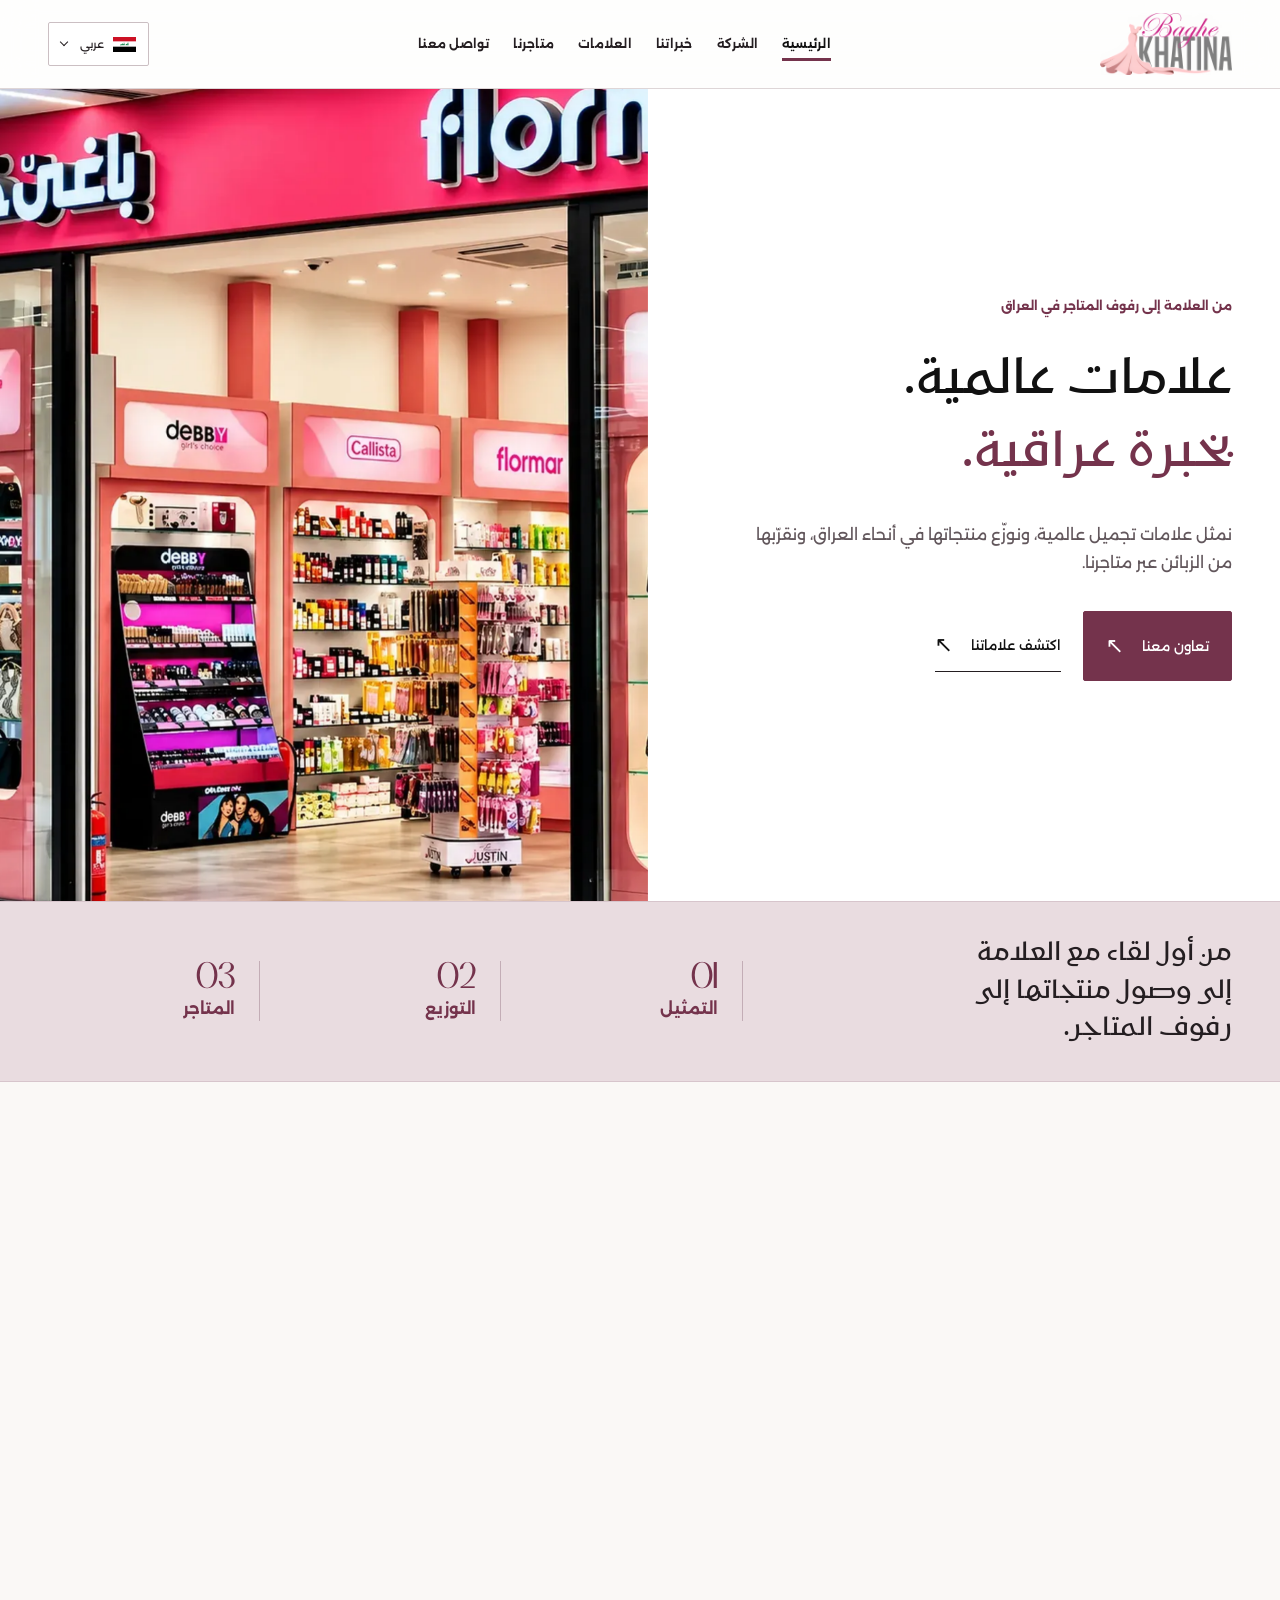
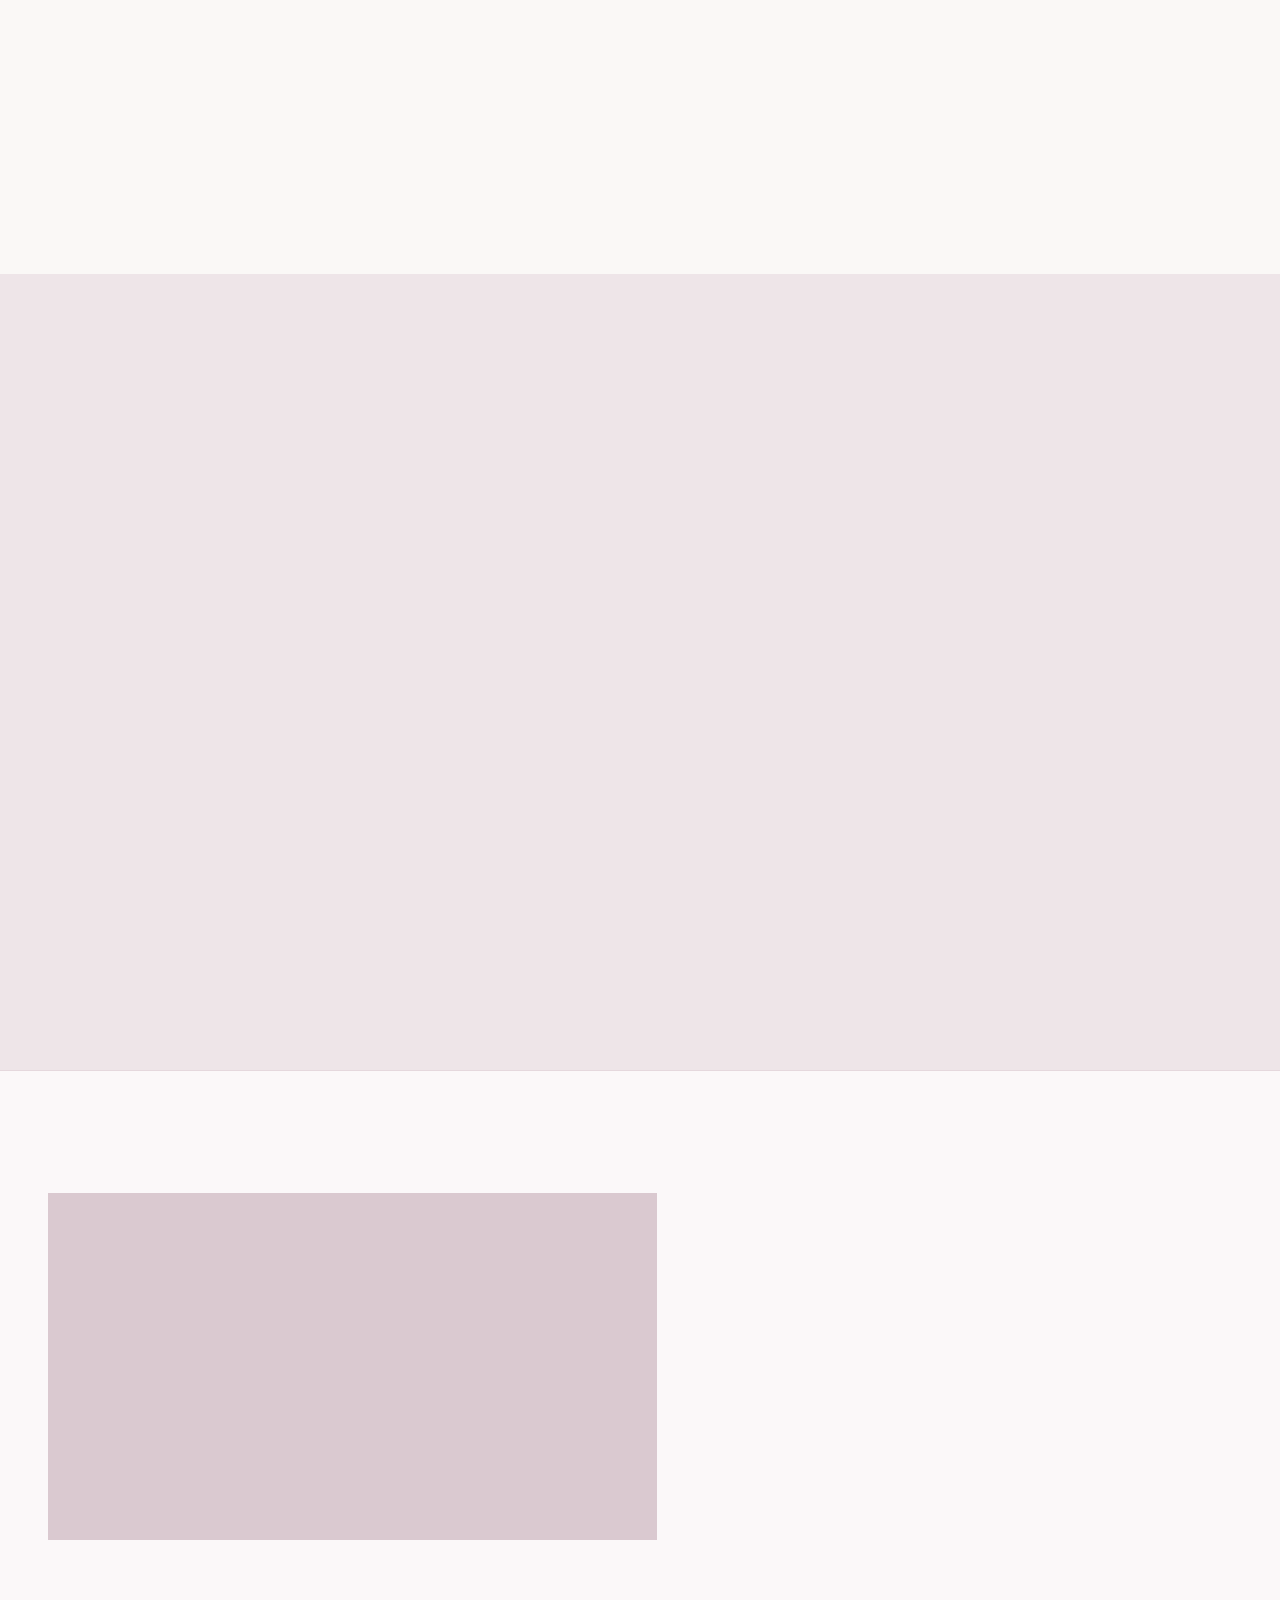
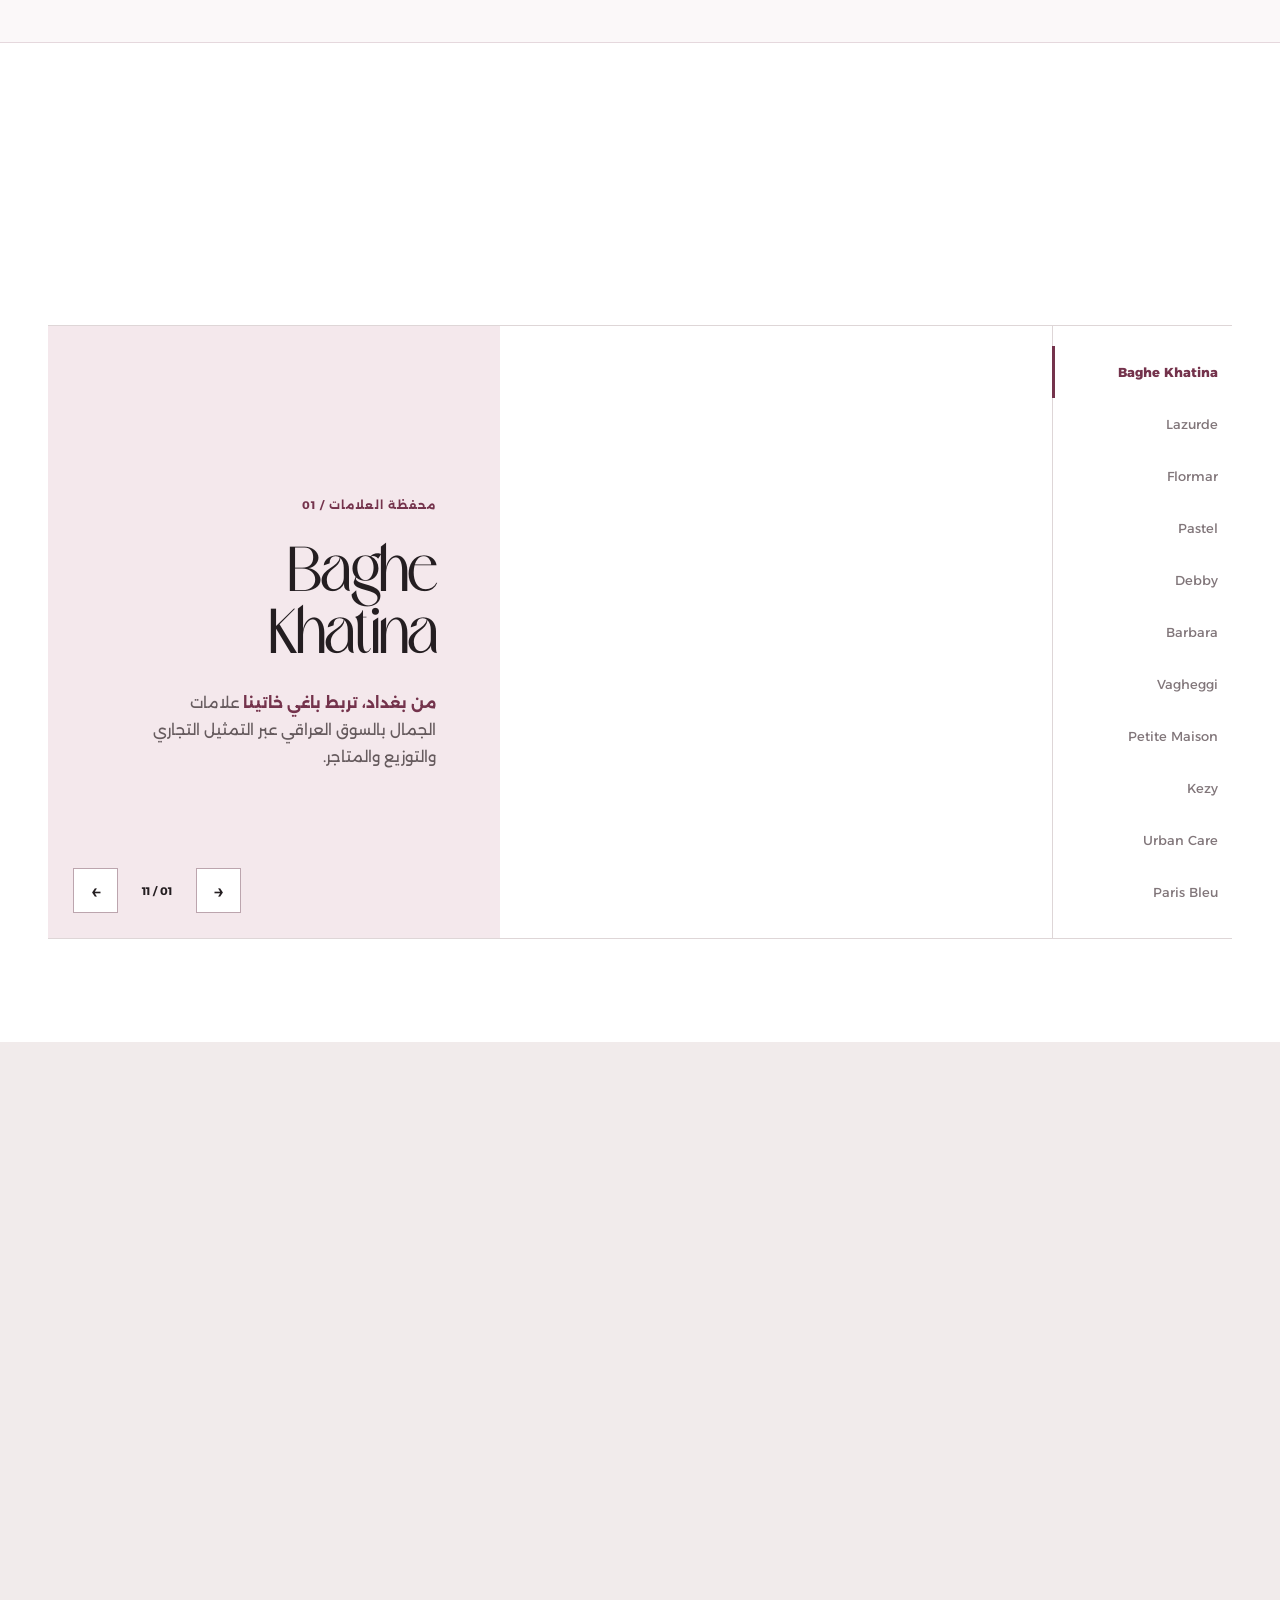
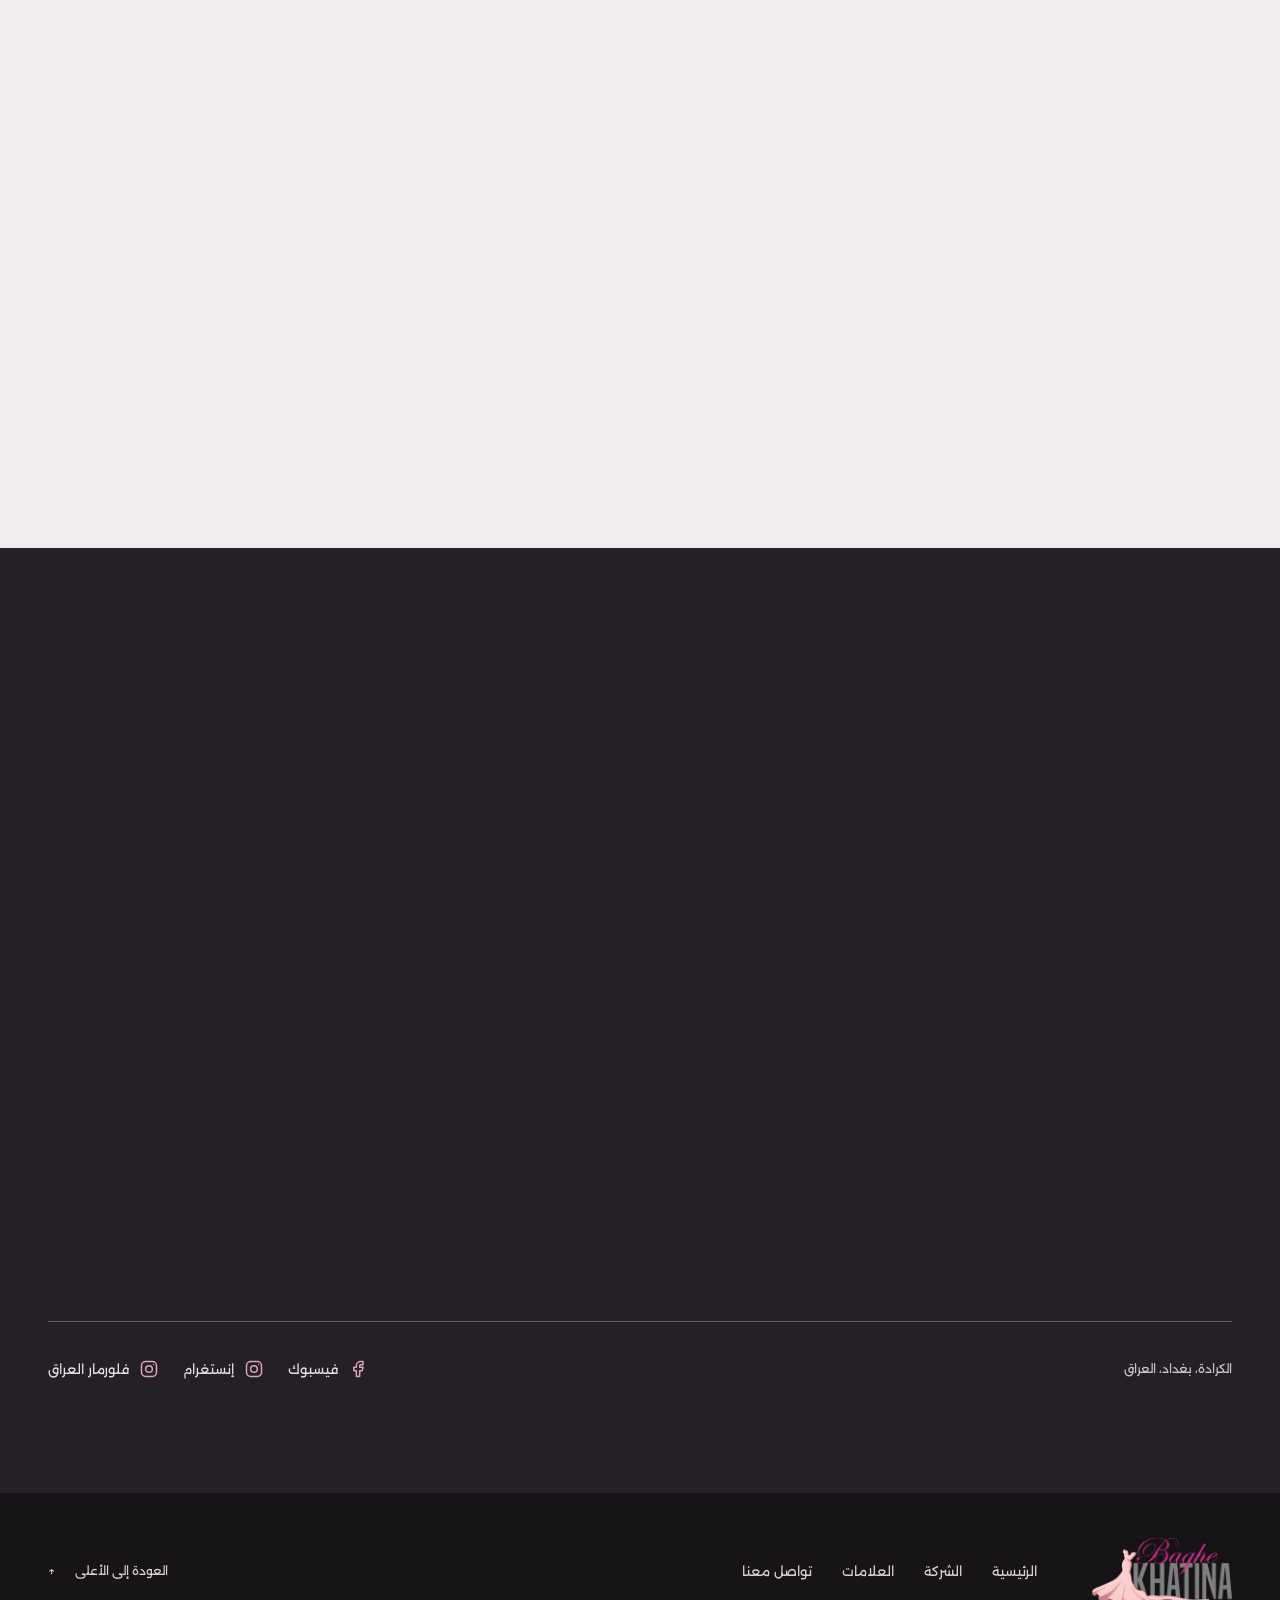
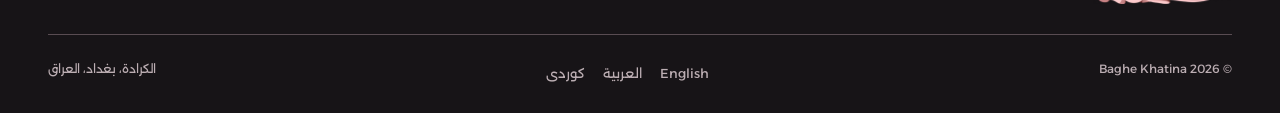
==== commit beb4b437: "Improve portfolio loading and harden page security" ====
--- a/ar.html
+++ b/ar.html
@@ -4,6 +4,8 @@
 <head>
 <meta charset="utf-8"/>
 <meta content="width=device-width, initial-scale=1" name="viewport"/>
+<meta http-equiv="Content-Security-Policy" content="default-src 'self'; script-src 'self'; style-src 'self'; img-src 'self'; font-src 'self'; connect-src 'none'; object-src 'none'; frame-src 'none'; base-uri 'self'; form-action 'none'"/>
+<meta name="referrer" content="strict-origin-when-cross-origin"/>
 <meta content="تمثل باغي خاتينا علامات تجميل عالمية وتوزّع منتجاتها في أنحاء العراق وتقرّبها من الزبائن عبر متاجرها." name="description"/>
 <meta content="#faf9f6" name="theme-color"/>
 <meta content="website" property="og:type"/>
--- a/refresh.css
+++ b/refresh.css
@@ -772,6 +772,7 @@
  font-size:18px;line-height:1.85;
 }
 html[lang=ckb] .about-lead{font-size:20px}
+html[lang=ckb] .expertise-row h3{font-size:clamp(26px,2.1vw,32px);line-height:1.4}
 @media(max-width:640px){
  html[lang=ckb] .hero-description,html[lang=ckb] .about-detail,
  html[lang=ckb] .expertise-intro>p:last-child,html[lang=ckb] .expertise-row p,
@@ -781,4 +782,10 @@
  html[lang=ckb] .portfolio-carousel .partner-logo:first-child .portfolio-info p,
  html[lang=ckb] .retail-feature-card p,html[lang=ckb] .contact-intro>p:last-child{font-size:17px}
  html[lang=ckb] .about-lead{font-size:19px}
-}
+ html[lang=ckb] .expertise-row h3{font-size:clamp(24px,6.2vw,29px);line-height:1.4}
+}
+
+/* Highlight the three business labels in the body font for each script. */
+.intro-stat{font-family:Alexandria,Arial,sans-serif;font-size:clamp(16px,1.2vw,18px);font-weight:650;line-height:1.5;color:var(--wine)}
+html[lang=ckb] .intro-stat{font-family:'IBM Plex Sans Arabic','Noto Sans Arabic',sans-serif;font-weight:600}
+@media(max-width:640px){.intro-stat,html[dir=rtl] .intro-stat{font-size:clamp(14px,3.4vw,16px);line-height:1.5}}
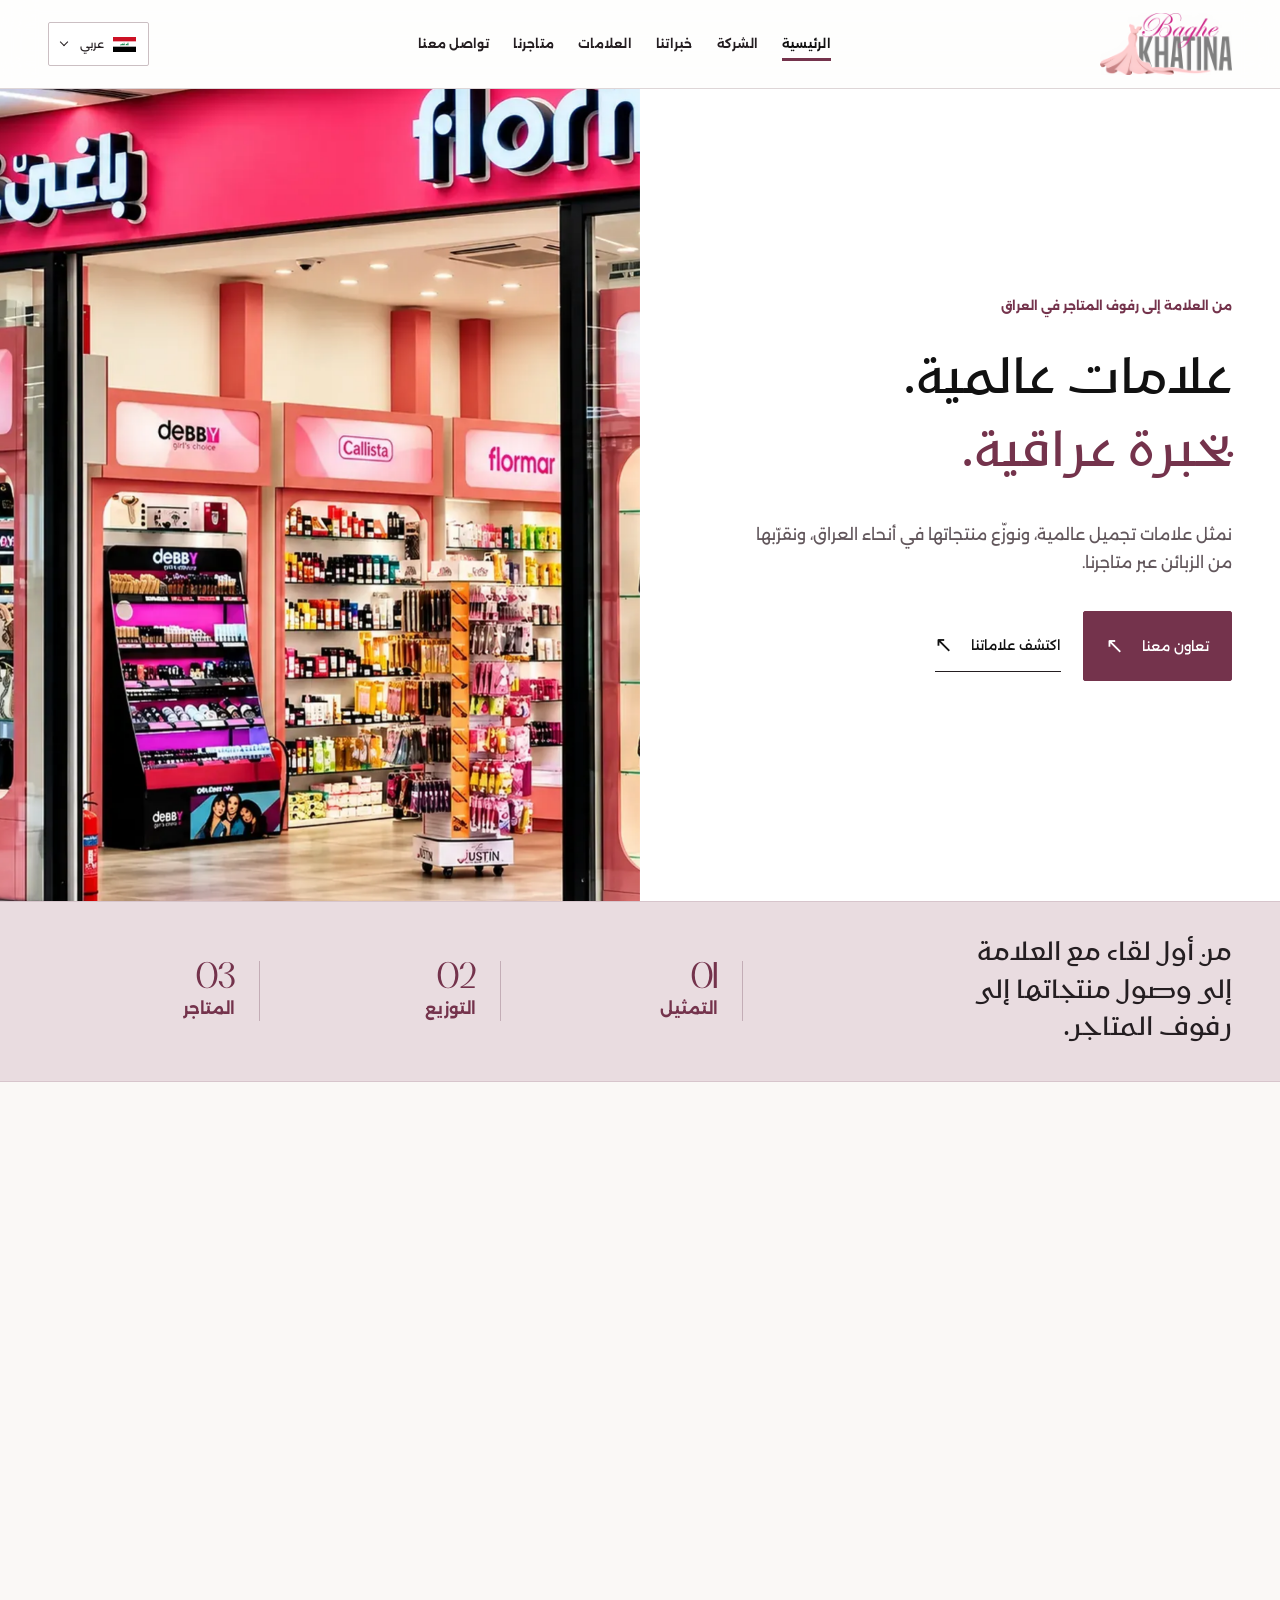
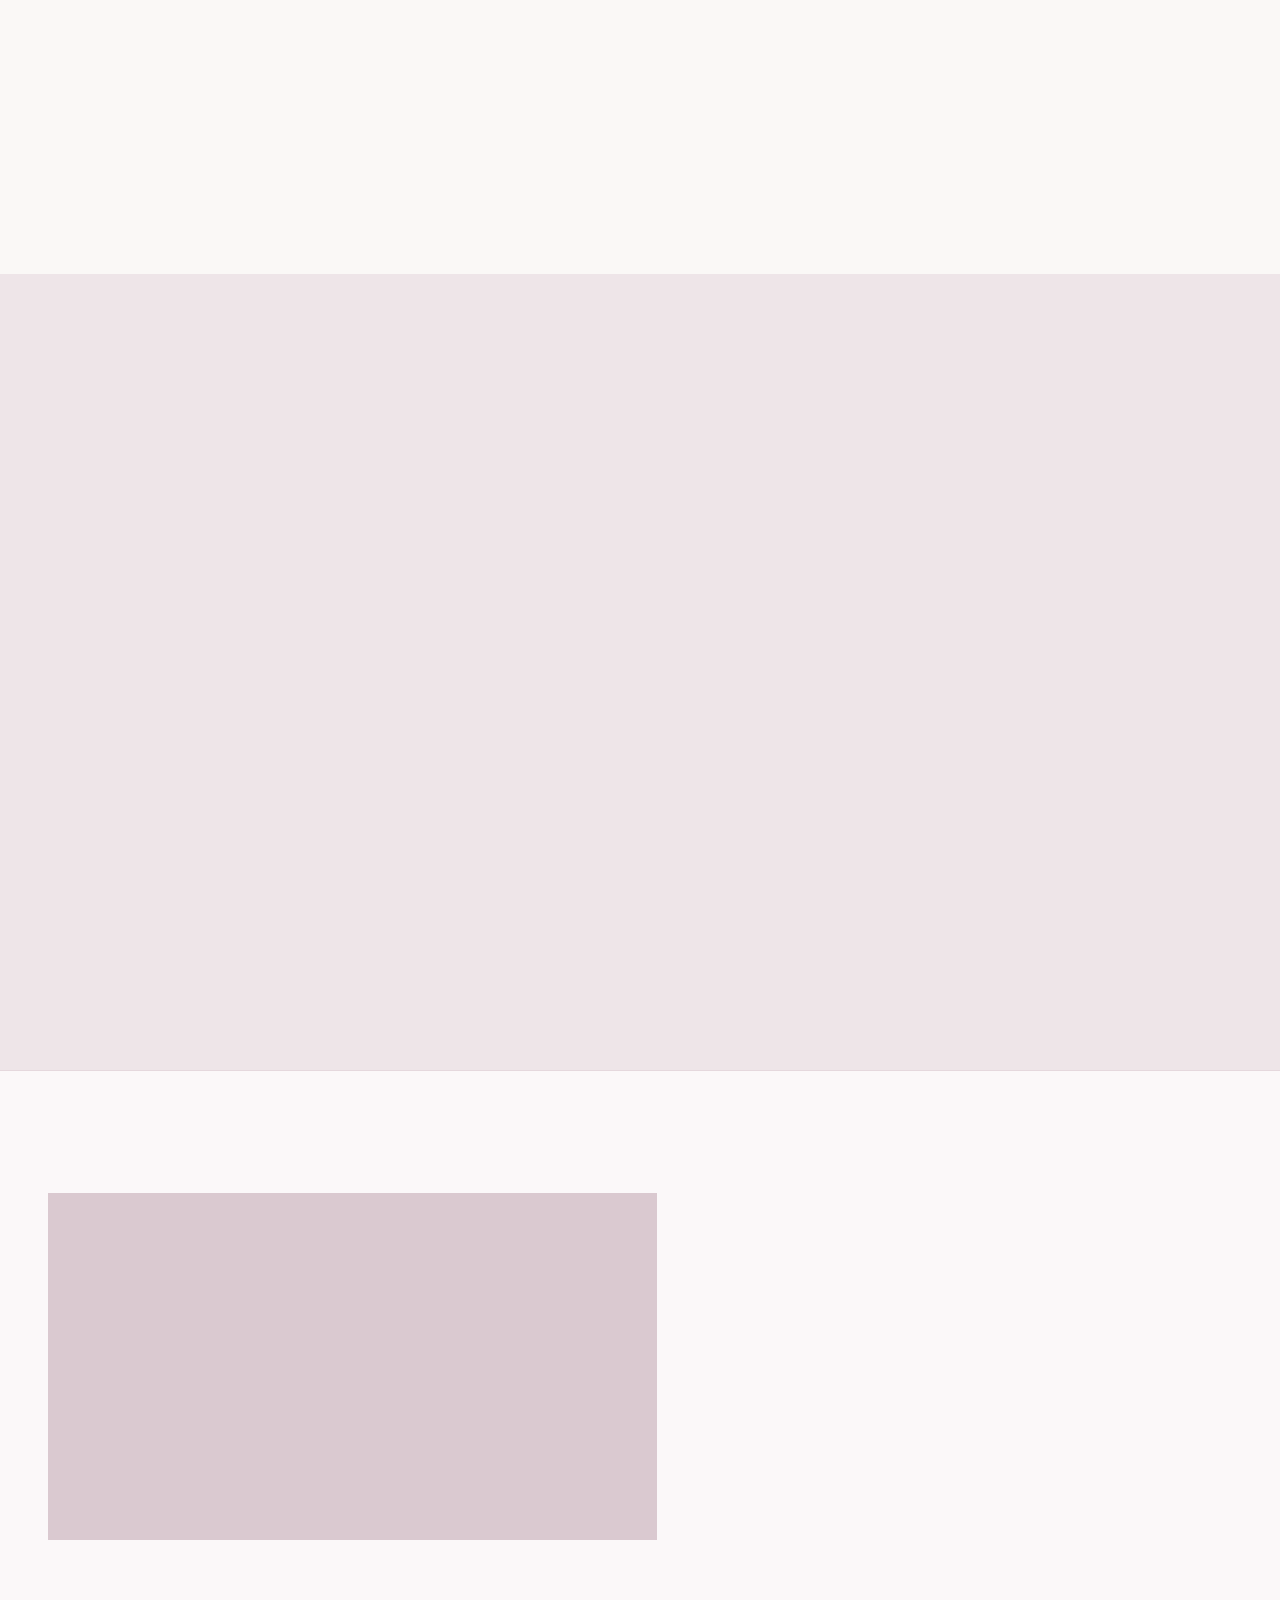
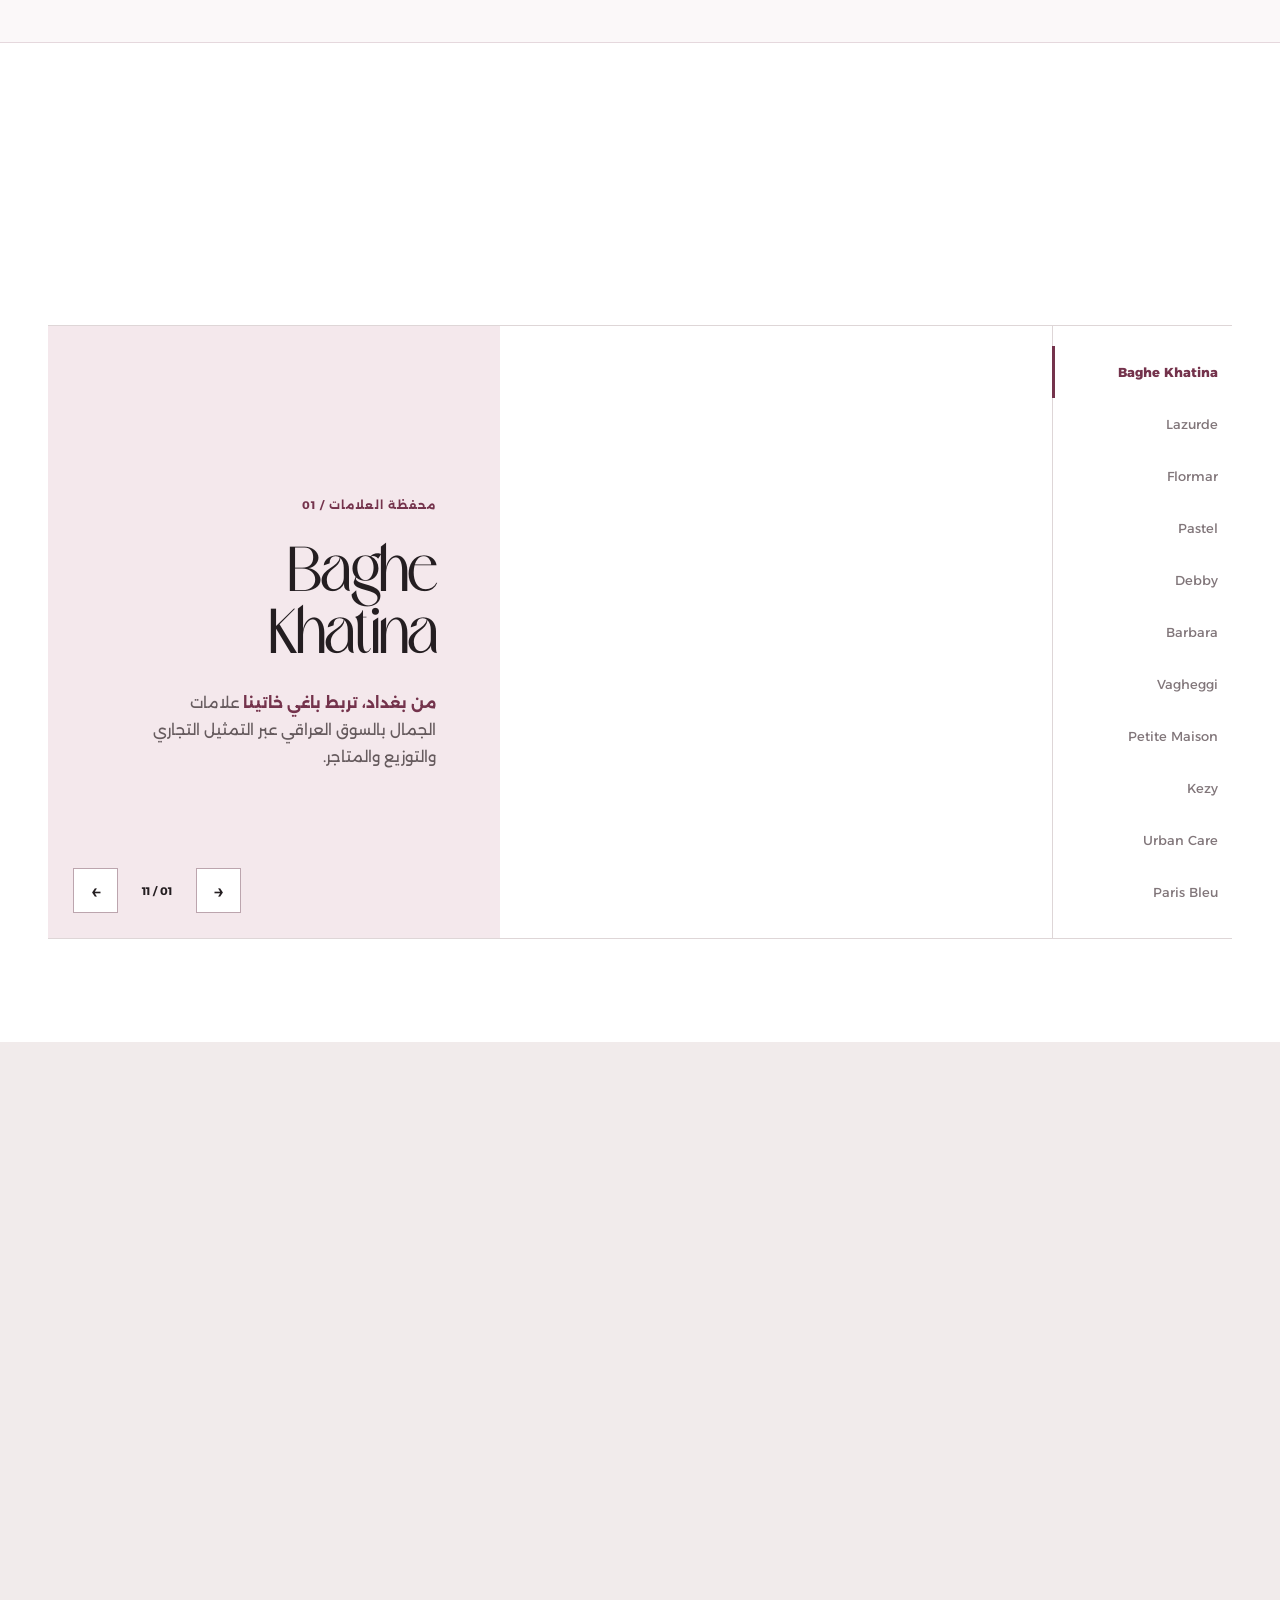
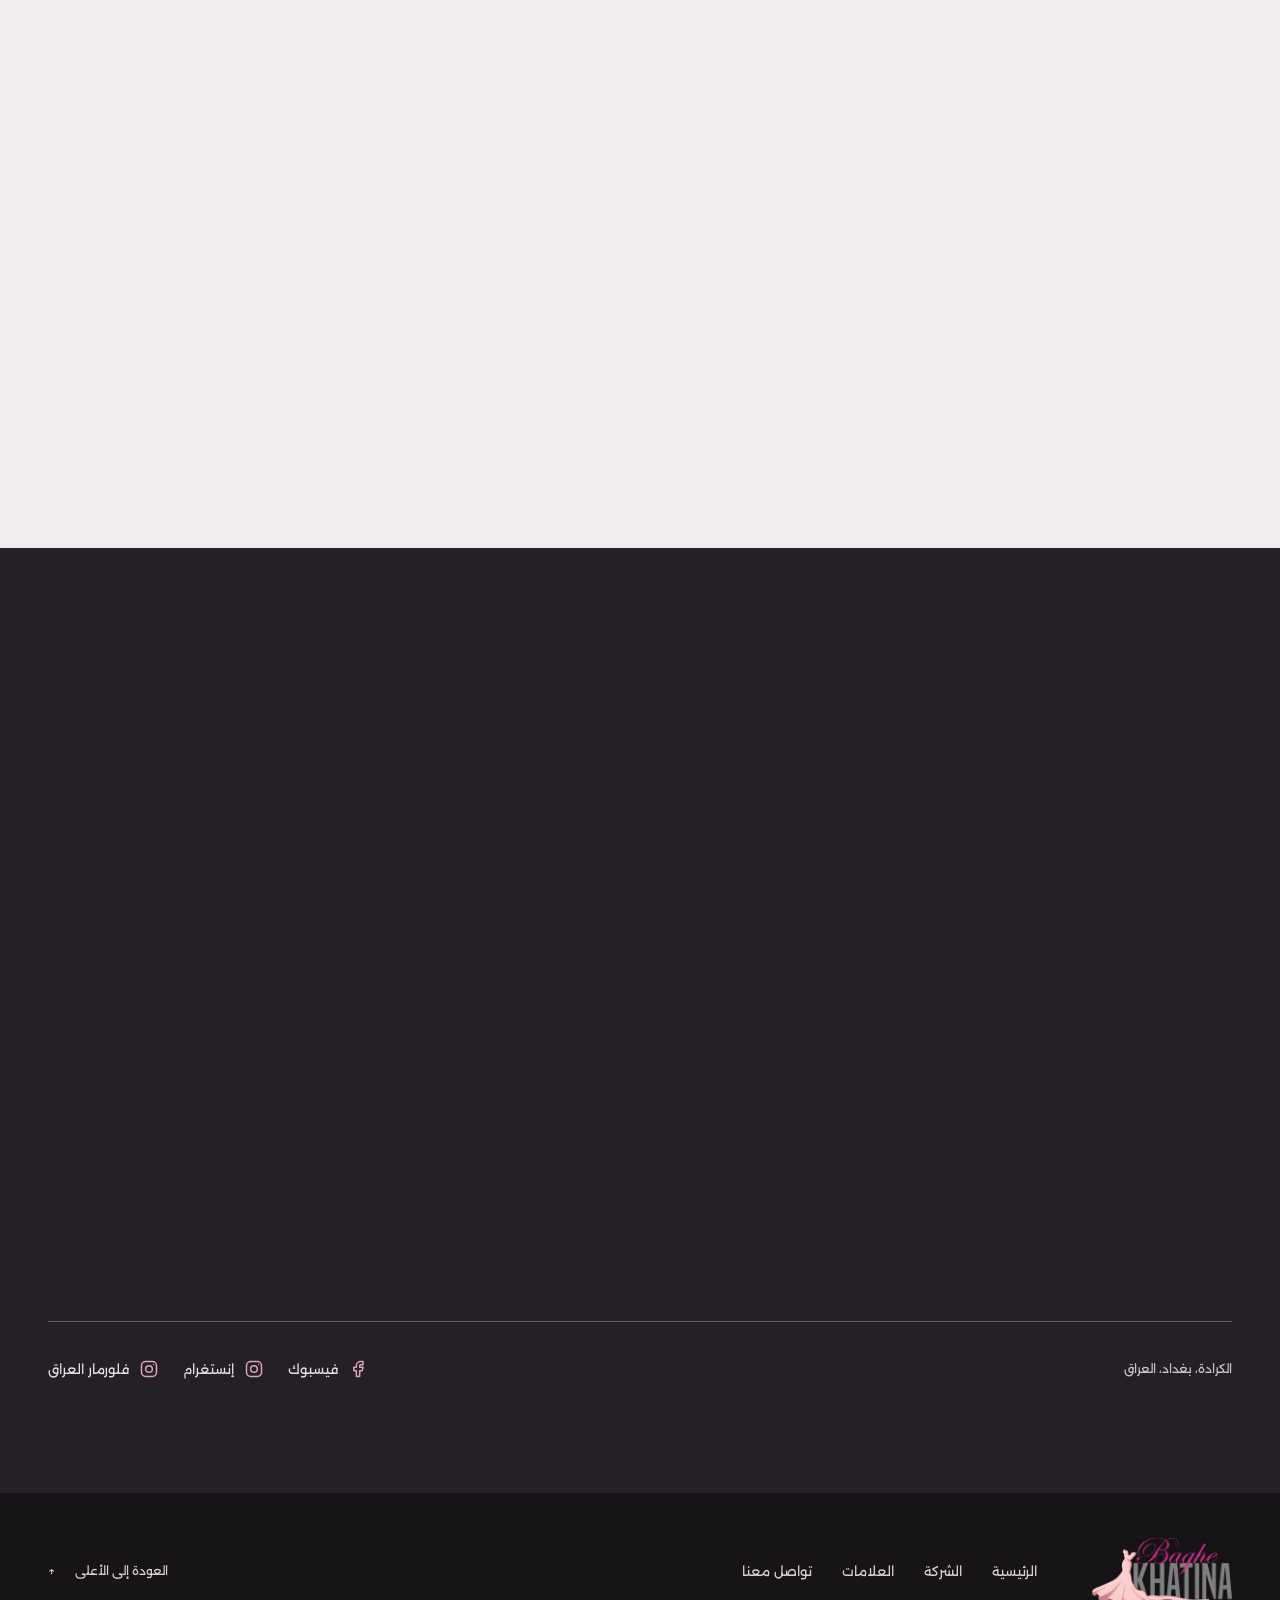
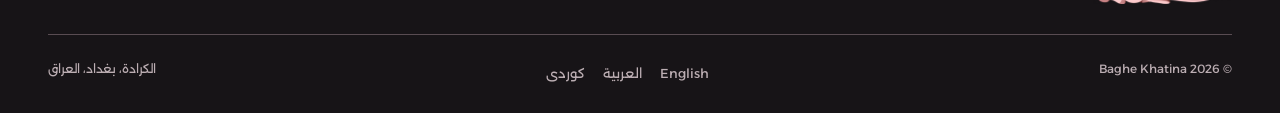
==== commit 94860ba8: "Add gentle Lenis scrolling" ====
--- a/ar.html
+++ b/ar.html
@@ -26,6 +26,8 @@
 <link as="font" crossorigin="" href="assets/fonts/alexandria-variable.ttf" rel="preload" type="font/ttf"/>
 <link href="styles.css" rel="stylesheet"/>
 <link href="refresh.css" rel="stylesheet"/>
+<link href="assets/vendor/lenis/lenis.css" rel="stylesheet"/>
+<script defer="" src="assets/vendor/lenis/lenis.min.js"></script>
 <script defer="" src="script.js"></script>
 </head>
 <body id="top">
--- a/styles.css
+++ b/styles.css
@@ -8,6 +8,7 @@
 :root{--ink:#252323;--muted:#6d6767;--paper:#faf9f6;--white:#fff;--line:#dedad4;--accent:#c42c74;--display:Onest,Arial,sans-serif;--content:1280px;--ease:cubic-bezier(.2,.7,.2,1)}
 *{box-sizing:border-box}
 html{scroll-behavior:smooth}
+html.lenis{scroll-behavior:auto}
 body{margin:0;background:var(--paper);color:var(--ink);font:400 14px/1.9 Alexandria,Arial,sans-serif;-webkit-font-smoothing:antialiased}
 html[dir=rtl]{--display:Alexandria,Arial,sans-serif}
 html[lang=ckb]{--display:'IBM Plex Sans Arabic','Noto Sans Arabic',sans-serif}
--- a/refresh.css
+++ b/refresh.css
@@ -514,8 +514,12 @@
  html.motion-ready .expertise-row:nth-child(2){transition-delay:90ms}
  html.motion-ready .expertise-row:nth-child(3){transition-delay:180ms}
  html.motion-ready .hero-copy{animation:hero-arrive .9s cubic-bezier(.2,.7,.2,1) both}
+ html.motion-ready .hero-photo--filled img{transform-origin:left center;animation:hero-photo-arrive 1.05s cubic-bezier(.65,0,.2,1) .15s both}
+ html[dir=rtl].motion-ready .hero-photo--filled img{transform-origin:right center;animation-name:hero-photo-arrive-rtl}
  .hero-photo--filled img,.interlude-photo[src]{height:calc(100% + 90px);margin-top:-45px;transform:translate3d(0,var(--photo-shift,0px),0) scale(1.025);will-change:transform}
  @keyframes hero-arrive{from{opacity:0;transform:translateY(24px)}to{opacity:1;transform:none}}
+ @keyframes hero-photo-arrive{from{clip-path:inset(0 100% 0 0);scale:1.04}to{clip-path:inset(0 0 0 0);scale:1}}
+ @keyframes hero-photo-arrive-rtl{from{clip-path:inset(0 0 0 100%);scale:1.04}to{clip-path:inset(0 0 0 0);scale:1}}
 }
 @media(max-width:820px){
  .expertise-intro{grid-template-columns:1fr;gap:15px}
@@ -532,6 +536,7 @@
  .hero-content{padding-block:58px 0}
  .hero-copy{max-width:100%}
  .hero-photo--filled img{height:35%;margin-top:0;transform:none}
+ html.motion-ready .hero-photo--filled img{animation-duration:.8s}
  .interlude-photo[src]{height:38%;margin-top:0;transform:none}
  .story-media .media-card:nth-child(2){margin-top:0}
  .expertise-list{grid-template-columns:1fr}
@@ -647,6 +652,7 @@
  .intro-stat{padding-inline-start:14px}
  .about-feature{grid-template-columns:1fr;gap:30px}
  .about-photo{aspect-ratio:4/3}
+ .about-photo img{object-position:center 20%}
  .about-text h2{font-size:clamp(48px,11vw,66px)}
  .about-detail{grid-template-columns:1fr;gap:15px;margin-top:30px}
  .portfolio-carousel{grid-template-columns:1fr}
--- a/assets/vendor/lenis/lenis.css
+++ b/assets/vendor/lenis/lenis.css
@@ -0,0 +1,26 @@
+html.lenis,
+html.lenis body {
+  height: auto;
+}
+
+.lenis:not(.lenis-autoToggle).lenis-stopped {
+  overflow: clip;
+}
+
+.lenis [data-lenis-prevent],
+.lenis [data-lenis-prevent-wheel],
+.lenis [data-lenis-prevent-touch],
+.lenis [data-lenis-prevent-vertical],
+.lenis [data-lenis-prevent-horizontal] {
+  overscroll-behavior: contain;
+}
+
+.lenis.lenis-smooth iframe {
+  pointer-events: none;
+}
+
+.lenis.lenis-autoToggle {
+  transition-property: overflow;
+  transition-duration: 1ms;
+  transition-behavior: allow-discrete;
+}
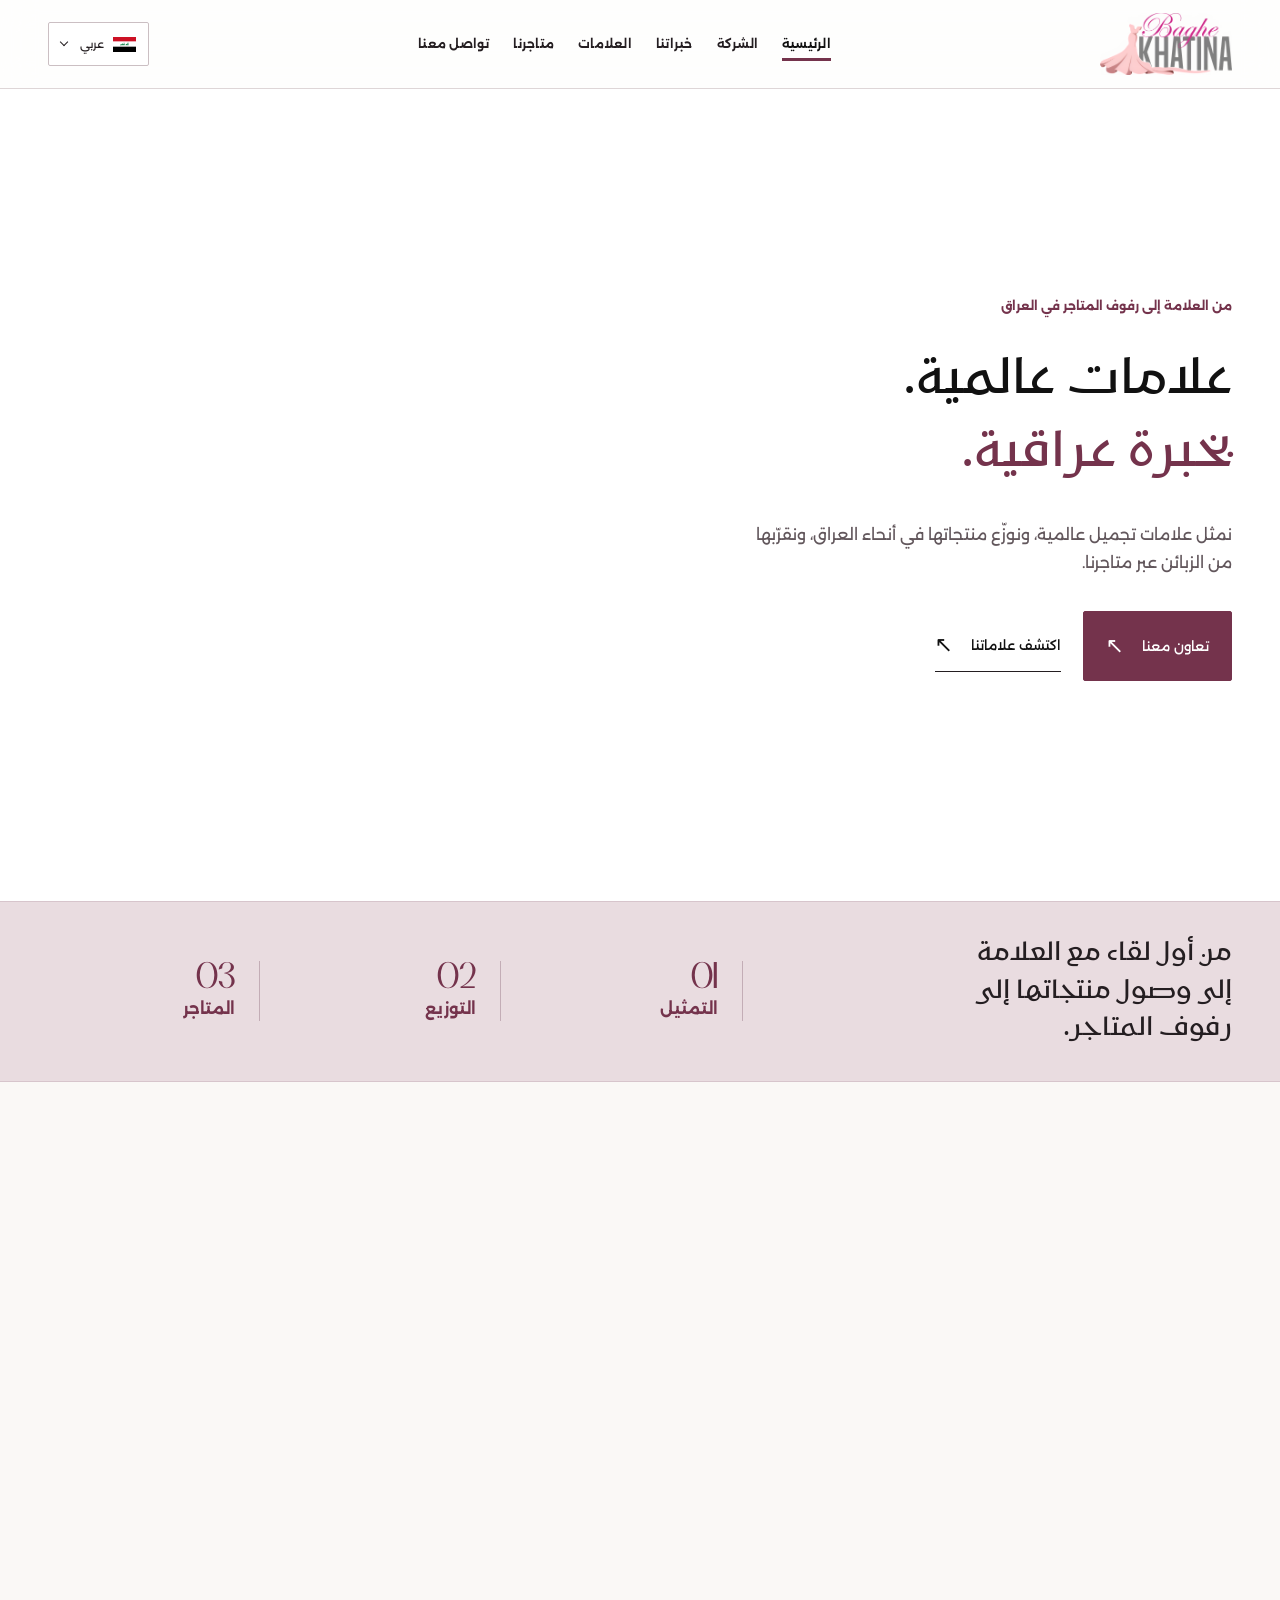
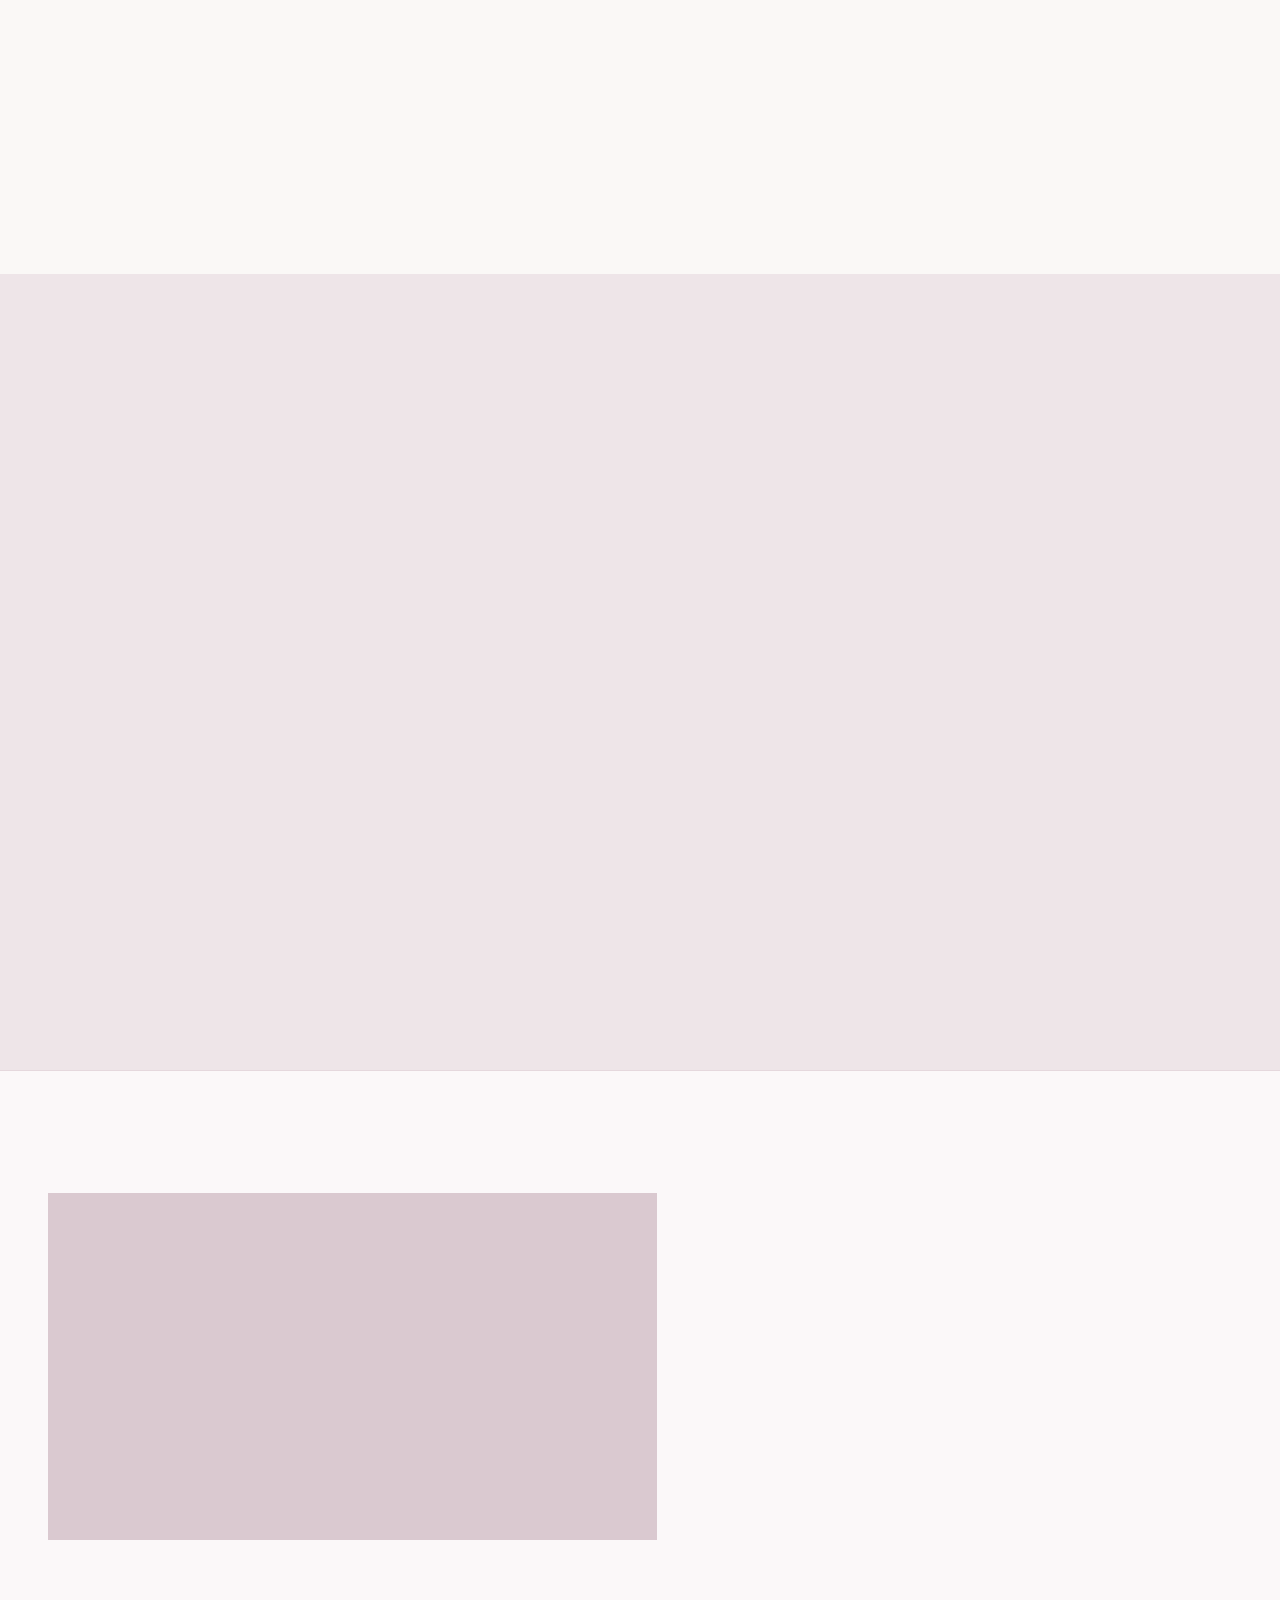
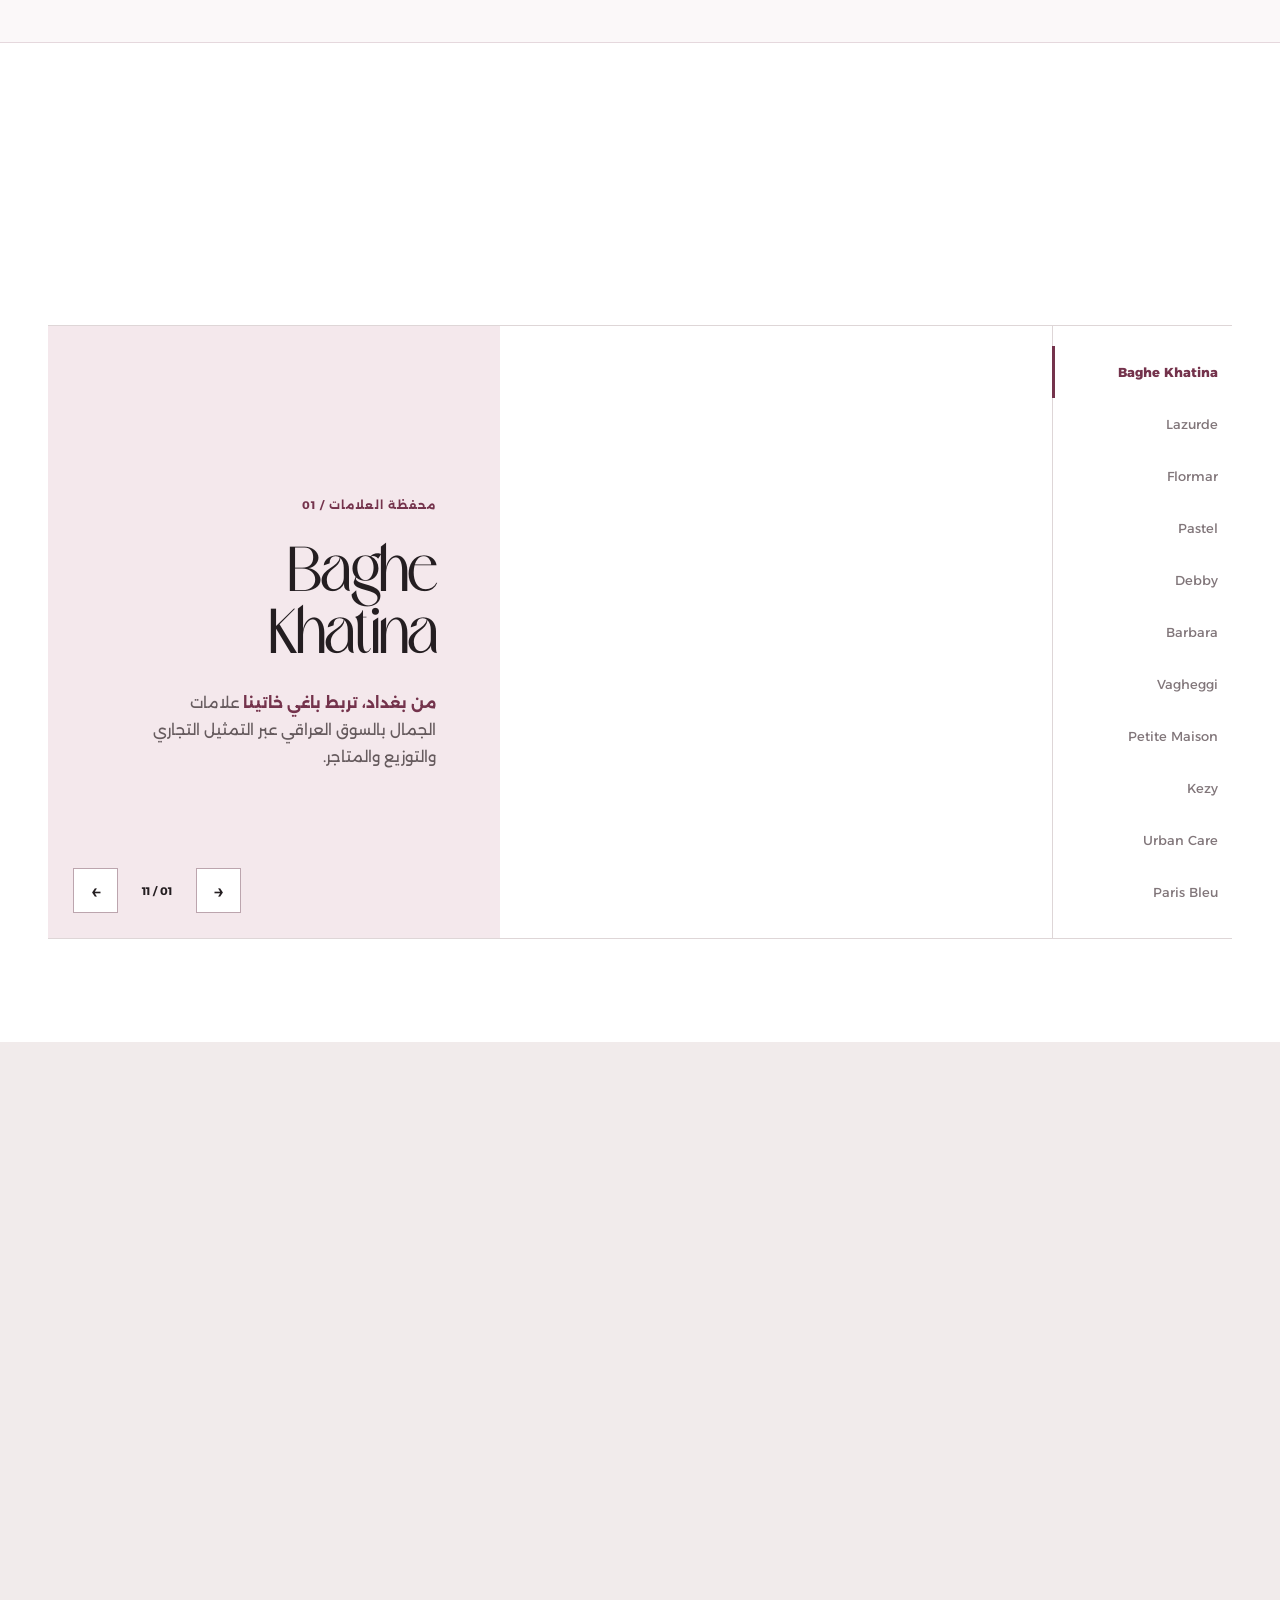
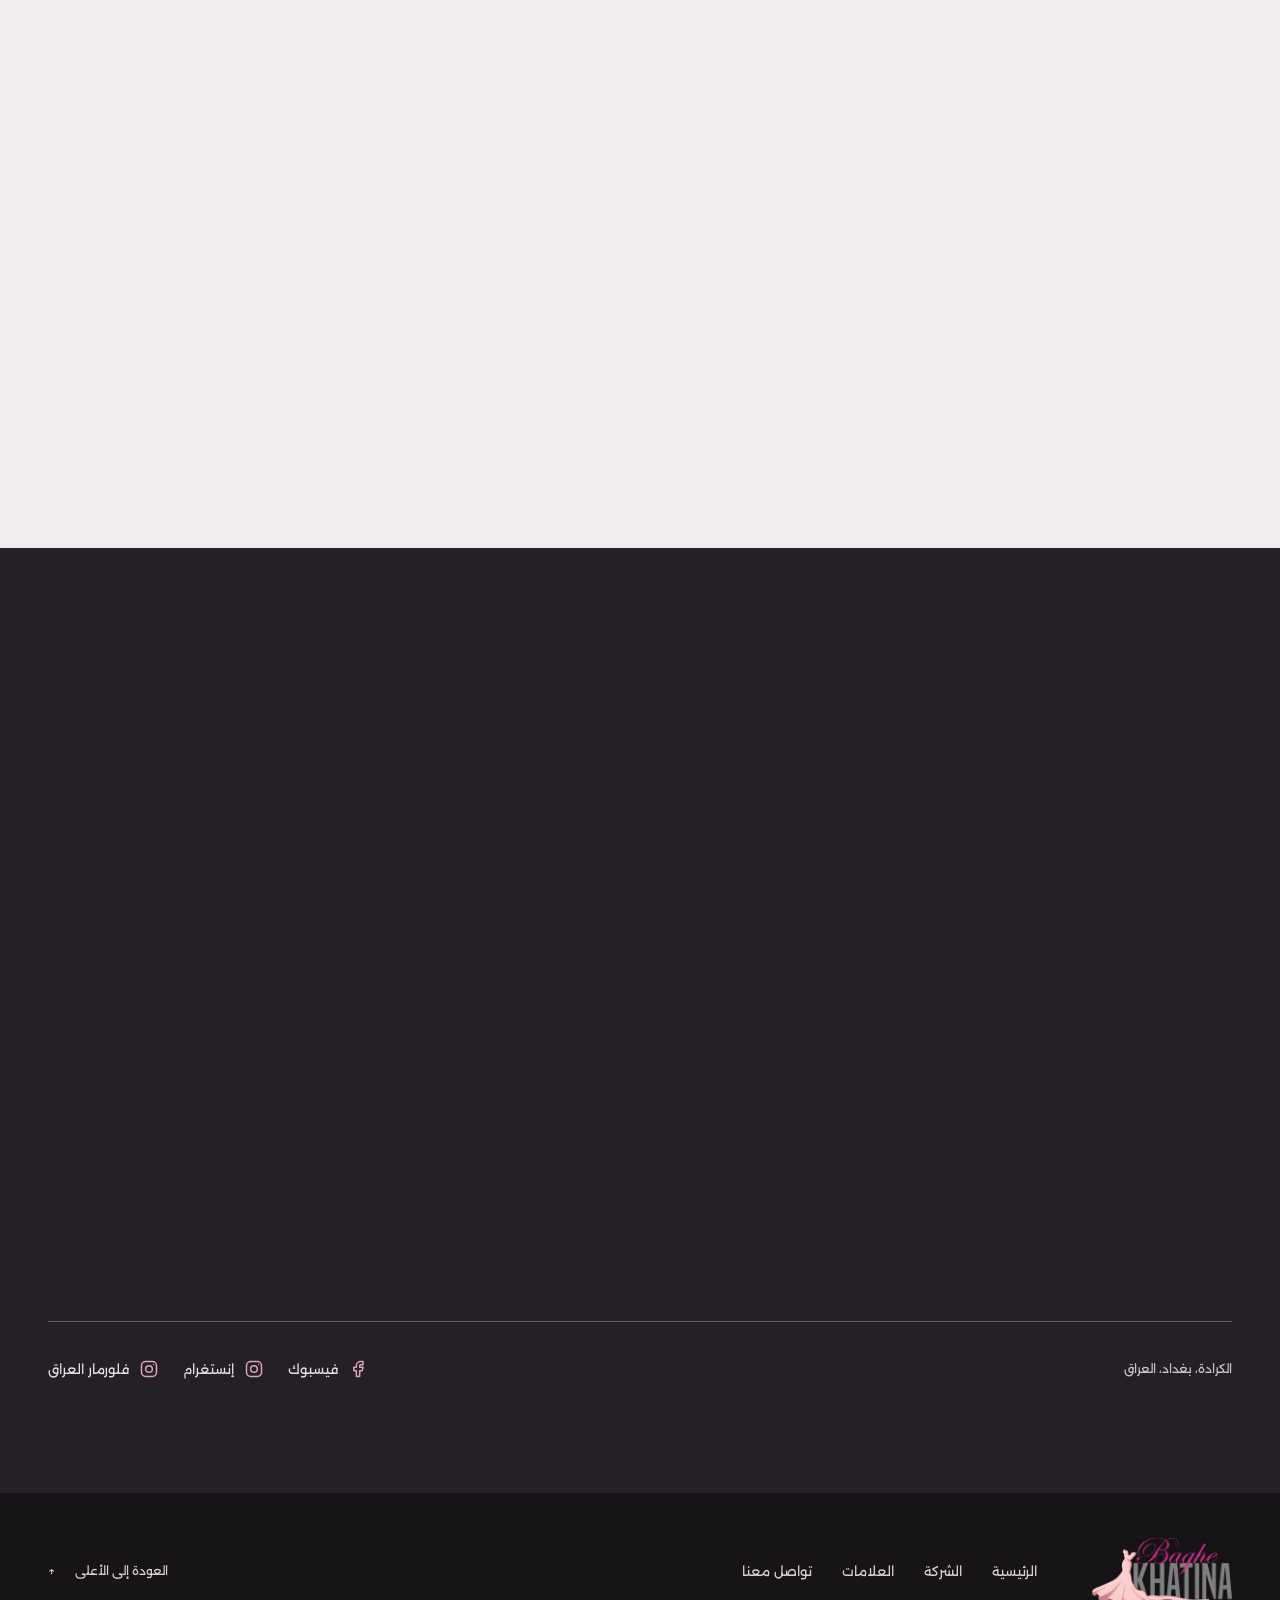
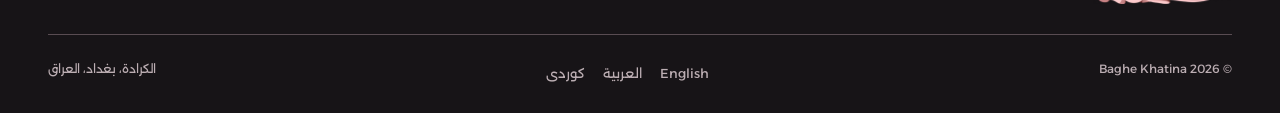
==== commit 2b1a45c2: "Optimize above-the-fold images and fonts" ====
--- a/ar.html
+++ b/ar.html
@@ -23,7 +23,7 @@
 <link href="index.html" hreflang="en" rel="alternate"/>
 <link href="ar.html" hreflang="ar" rel="alternate"/>
 <link href="ku.html" hreflang="ckb" rel="alternate"/>
-<link as="font" crossorigin="" href="assets/fonts/alexandria-variable.ttf" rel="preload" type="font/ttf"/>
+<link as="font" crossorigin="" href="assets/fonts/alexandria-variable.woff2" rel="preload" type="font/woff2"/>
 <link href="styles.css" rel="stylesheet"/>
 <link href="refresh.css" rel="stylesheet"/>
 <link href="assets/vendor/lenis/lenis.css" rel="stylesheet"/>
@@ -43,7 +43,7 @@
 </div>
 </header>
 <main id="main">
-<section aria-labelledby="hero-title" class="hero" id="home"><div class="hero-photo hero-photo--filled" data-photo-slot="hero-wide"><img src="assets/storefronts/baghe-khatina-flormar-storefront.webp" alt="واجهة متجر باغي خاتينا وفلورمار في مركز تجاري ببغداد" width="2000" height="1500" fetchpriority="high" decoding="async"/></div>
+<section aria-labelledby="hero-title" class="hero" id="home"><div class="hero-photo hero-photo--filled" data-photo-slot="hero-wide"><img src="assets/storefronts/baghe-khatina-flormar-storefront-1200.webp" srcset="assets/storefronts/baghe-khatina-flormar-storefront-1200.webp 1200w, assets/storefronts/baghe-khatina-flormar-storefront.webp 2000w" sizes="(max-width: 700px) 100vw, 50vw" alt="واجهة متجر باغي خاتينا وفلورمار في مركز تجاري ببغداد" width="2000" height="1500" fetchpriority="high" decoding="async"/></div>
 <div class="container hero-content"><div class="hero-copy" data-reveal=""><p class="eyebrow">من العلامة إلى رفوف المتاجر في العراق</p><h1 id="hero-title">علامات عالمية.<br/><em>بخبرة عراقية.</em></h1><p class="hero-description">نمثل علامات تجميل عالمية، ونوزّع منتجاتها في أنحاء العراق، ونقرّبها من الزبائن عبر متاجرنا.</p><div class="hero-actions"><a class="hero-primary" href="#contact">تعاون معنا<span aria-hidden="true" class="arrow-forward">↗</span></a><a class="hero-secondary" href="#brands">اكتشف علاماتنا<span aria-hidden="true" class="arrow-forward">↗</span></a></div></div></div>
 </section><div class="intro-band"><div class="container intro-inner"><p>من أول لقاء مع العلامة إلى وصول منتجاتها إلى رفوف المتاجر.</p><div class="intro-stat"><strong>01</strong>التمثيل</div><div class="intro-stat"><strong>02</strong>التوزيع</div><div class="intro-stat"><strong>03</strong>المتاجر</div></div></div><div aria-hidden="true" class="reading-progress"></div><a class="hero-scroll-cue" href="#about" aria-label="تعرّف على الشركة"><span class="scroll-circle"><svg aria-hidden="true" fill="none" height="24" stroke="currentColor" stroke-linecap="round" stroke-linejoin="round" stroke-width="1.5" viewbox="0 0 24 24" width="24"><path d="M12 4v16M5 13l7 7 7-7"></path></svg></span></a>
 <section aria-labelledby="about-title" class="about section-space" id="about"><div class="container about-feature">
--- a/styles.css
+++ b/styles.css
@@ -1,5 +1,5 @@
-﻿@font-face{font-family:Alexandria;src:url('assets/fonts/alexandria-variable.ttf') format('truetype');font-weight:100 900;font-style:normal;font-display:swap}
-@font-face{font-family:Onest;src:url('assets/fonts/onest-variable.ttf') format('truetype');font-weight:100 900;font-style:normal;font-display:swap}
+﻿@font-face{font-family:Alexandria;src:url('assets/fonts/alexandria-variable.woff2') format('woff2');font-weight:100 900;font-style:normal;font-display:swap}
+@font-face{font-family:Onest;src:url('assets/fonts/onest-variable.woff2') format('woff2');font-weight:100 900;font-style:normal;font-display:swap}
 @font-face{font-family:'IBM Plex Sans Arabic';src:url('assets/fonts/IBMPlexSansArabic-Regular.woff2') format('woff2');font-weight:400;font-style:normal;font-display:swap}
 @font-face{font-family:'IBM Plex Sans Arabic';src:url('assets/fonts/IBMPlexSansArabic-Medium.woff2') format('woff2');font-weight:500;font-style:normal;font-display:swap}
 @font-face{font-family:'IBM Plex Sans Arabic';src:url('assets/fonts/IBMPlexSansArabic-SemiBold.woff2') format('woff2');font-weight:600;font-style:normal;font-display:swap}
--- a/refresh.css
+++ b/refresh.css
@@ -156,6 +156,7 @@
 .contact :focus-visible{outline-color:#febcc8}
 .site-footer{background:#fff}
 .footer-bottom{color:#555}
+
 
 @media(max-width:820px){
  .hero-copy{max-width:50%}
@@ -795,3 +796,13 @@
 .intro-stat{font-family:Alexandria,Arial,sans-serif;font-size:clamp(16px,1.2vw,18px);font-weight:650;line-height:1.5;color:var(--wine)}
 html[lang=ckb] .intro-stat{font-family:'IBM Plex Sans Arabic','Noto Sans Arabic',sans-serif;font-weight:600}
 @media(max-width:640px){.intro-stat,html[dir=rtl] .intro-stat{font-size:clamp(14px,3.4vw,16px);line-height:1.5}}
+
+/* Let the phone hero follow its content instead of reserving a fixed-height blank area. */
+@media(max-width:560px){
+ .hero{display:flex;flex-direction:column;align-items:stretch;min-height:0}
+ .hero-content{order:0;width:calc(100% - 42px);padding-block:48px 36px}
+ .hero-photo{order:1;position:relative;inset:auto;z-index:0;flex:none;height:clamp(230px,70vw,360px)}
+ .hero-photo--filled img{inset:0;width:100%;height:100%;margin:0;transform:none;object-position:center 44%}
+ html.motion-ready .hero-photo--filled img,html[dir=rtl].motion-ready .hero-photo--filled img{transform-origin:center bottom;animation-name:hero-photo-arrive-mobile}
+ @keyframes hero-photo-arrive-mobile{from{clip-path:inset(100% 0 0 0);scale:1.035}to{clip-path:inset(0 0 0 0);scale:1}}
+}
